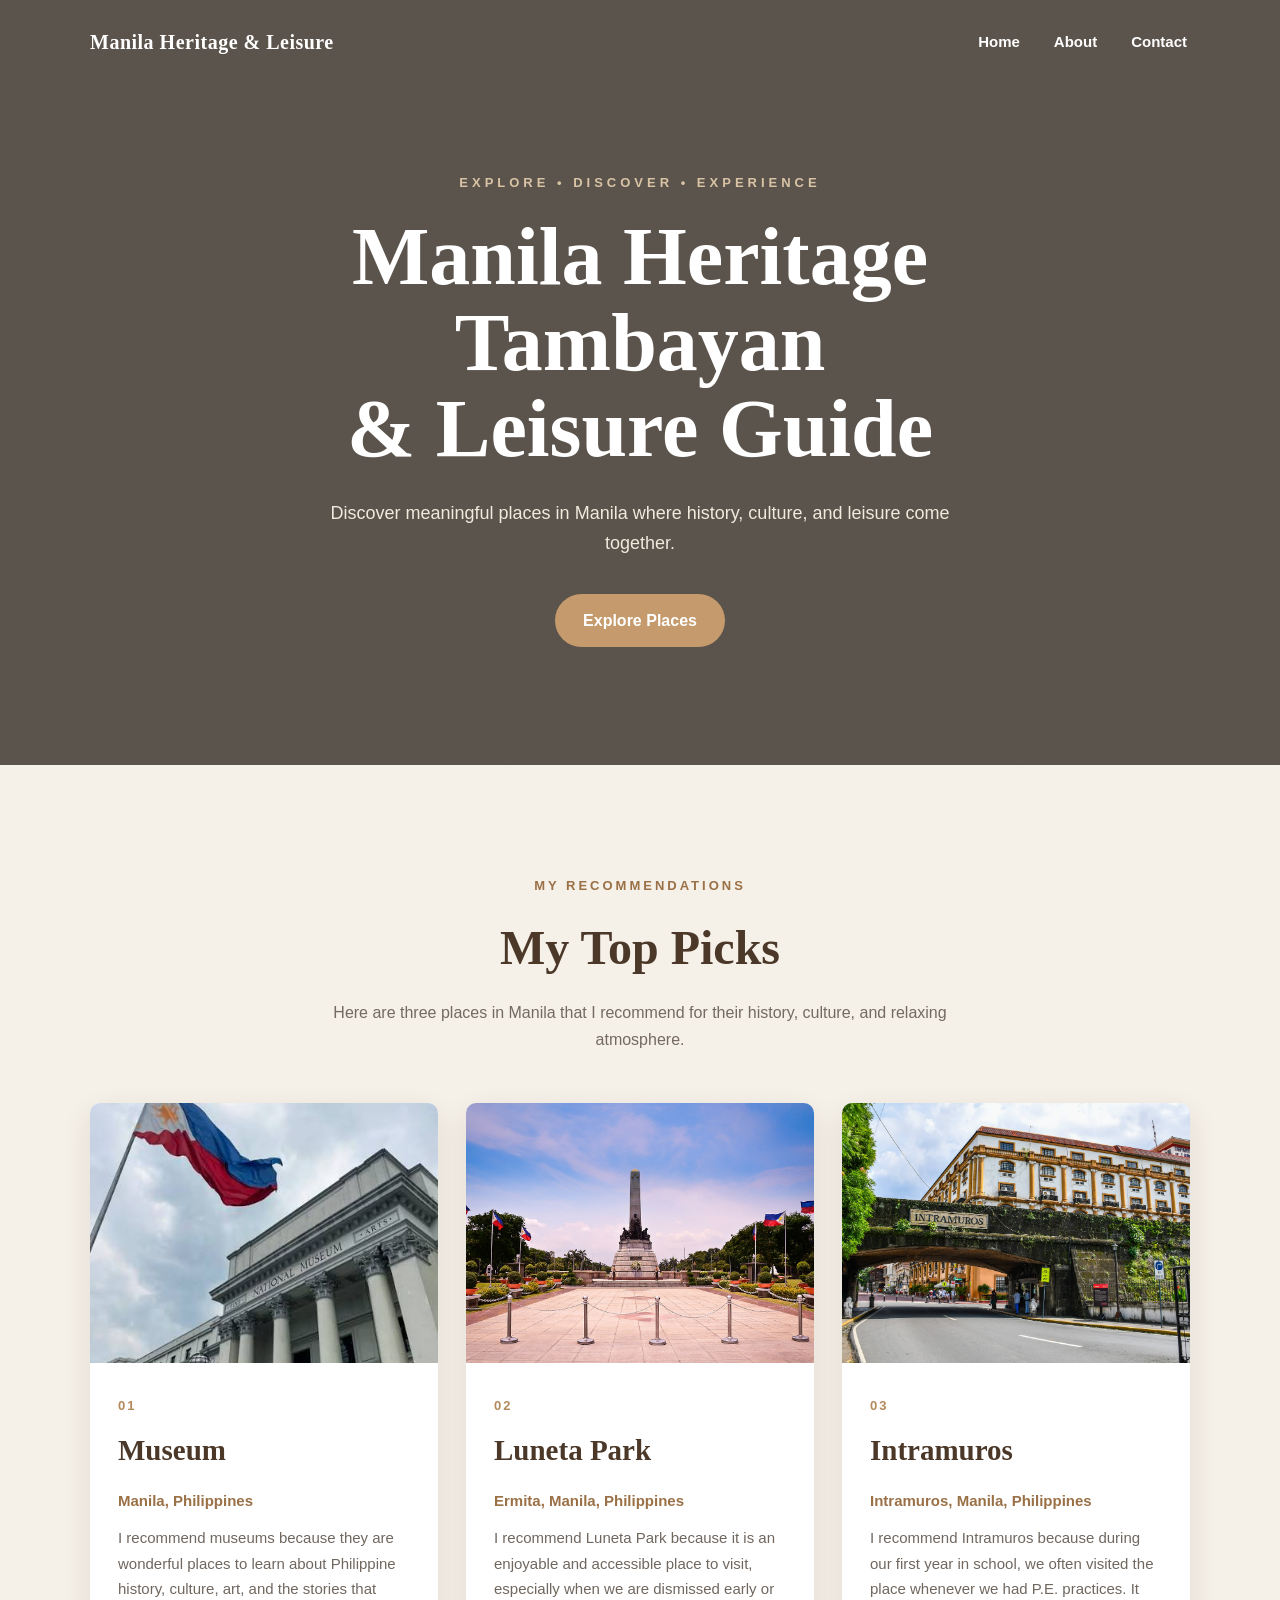
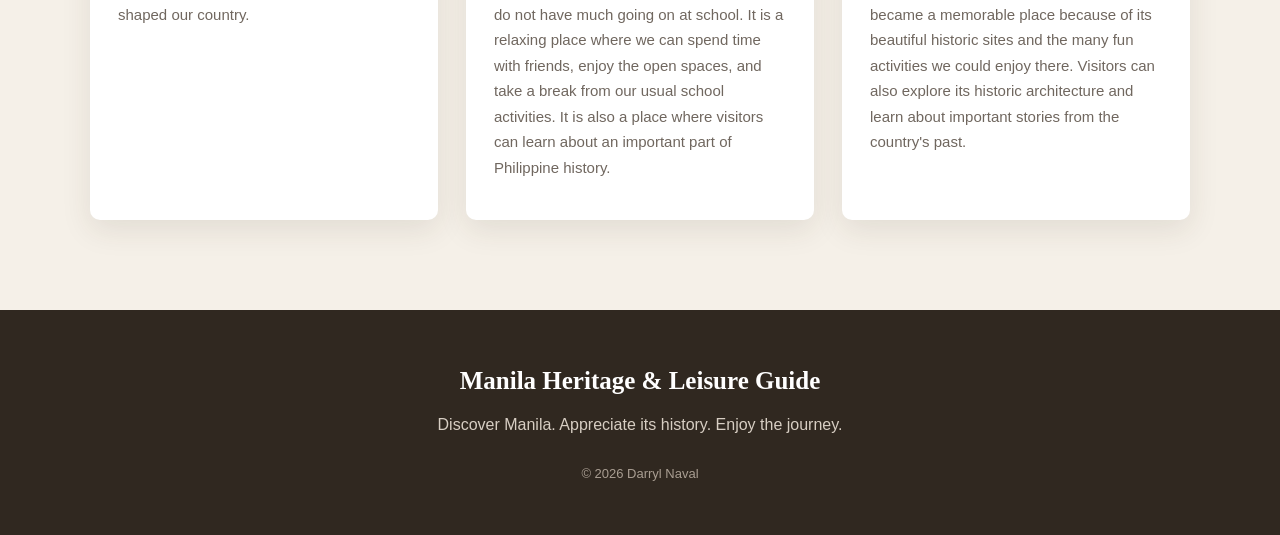
==== index.html @ a71a1def "Add About and Contact pages" ====
<!DOCTYPE html>
<html lang="en">

<head>
    <meta charset="UTF-8">
    <meta name="viewport" content="width=device-width, initial-scale=1.0">

    <title>Manila Tambayan Heritage & Leisure Guide</title>

    <link rel="stylesheet" href="style.css">
</head>

<body>

    <!-- HEADER -->
    <header class="hero">

        <div class="top-navigation">

            <a href="index.html" class="site-logo">
                Manila Heritage & Leisure
            </a>

            <nav>
                <ul>
                    <li><a href="index.html">Home</a></li>
                    <li><a href="about.html">About</a></li>
                    <li><a href="contact.html">Contact</a></li>
                </ul>
            </nav>

        </div>


        <!-- HERO CONTENT -->
        <div class="hero-content">

            <p class="eyebrow">
                EXPLORE • DISCOVER • EXPERIENCE
            </p>

            <h1>
                Manila Heritage Tambayan<br>
                & Leisure Guide
            </h1>

            <p class="tagline">
                Discover meaningful places in Manila where history,
                culture, and leisure come together.
            </p>

            <a href="#places" class="explore-button">
                Explore Places
            </a>

        </div>

    </header>


    <!-- MAIN CONTENT -->
    <main>

        <!-- PLACES SECTION -->
        <section class="places-section" id="places">

            <div class="section-heading">

                <p class="section-label">
                    MY RECOMMENDATIONS
                </p>

                <h2>
                    My Top Picks
                </h2>

                <p>
                    Here are three places in Manila that I recommend
                    for their history, culture, and relaxing atmosphere.
                </p>

            </div>


            <div class="places-grid">


                <!-- MUSEUM -->
                <article class="place-card">

                    <div class="card-image">

                        <img src="images/museums.jpg"
                             alt="Museum building in Manila">

                    </div>


                    <div class="card-content">

                        <span class="place-number">
                            01
                        </span>

                        <h3>
                            Museum
                        </h3>

                        <p>
                            Manila, Philippines
                        </p>

                        <p>
                            I recommend museums because they are wonderful
                            places to learn about Philippine history, culture,
                            art, and the stories that shaped our country.
                        </p>

                    </div>

                </article>


                <!-- LUNETA PARK -->
                <article class="place-card">

                    <div class="card-image">

                        <img src="images/rizalpark.jpg"
                             alt="Luneta Park in Manila">

                    </div>


                    <div class="card-content">

                        <span class="place-number">
                            02
                        </span>

                        <h3>
                            Luneta Park
                        </h3>

                        <p>
                            Ermita, Manila, Philippines
                        </p>

                        <p>
                            I recommend Luneta Park because it is an enjoyable
                            and accessible place to visit, especially when we
                            are dismissed early or do not have much going on
                            at school. It is a relaxing place where we can
                            spend time with friends, enjoy the open spaces,
                            and take a break from our usual school activities.
                            It is also a place where visitors can learn about
                            an important part of Philippine history.
                        </p>

                    </div>

                </article>


                <!-- INTRAMUROS -->
                <article class="place-card">

                    <div class="card-image">

                        <img src="images/intra.jpg"
                             alt="Historic walls and buildings in Intramuros, Manila">

                    </div>


                    <div class="card-content">

                        <span class="place-number">
                            03
                        </span>

                        <h3>
                            Intramuros
                        </h3>

                        <p>
                            Intramuros, Manila, Philippines
                        </p>

                        <p>
                            I recommend Intramuros because during our first
                            year in school, we often visited the place whenever
                            we had P.E. practices. It became a memorable place
                            because of its beautiful historic sites and the
                            many fun activities we could enjoy there. Visitors
                            can also explore its historic architecture and
                            learn about important stories from the country's
                            past.
                        </p>

                    </div>

                </article>


            </div>

        </section>

    </main>


    <!-- FOOTER -->
    <footer>

        <h2>
            Manila Heritage & Leisure Guide
        </h2>

        <p>
            Discover Manila. Appreciate its history. Enjoy the journey.
        </p>

        <p class="copyright">
            © 2026 Darryl Naval
        </p>

    </footer>

</body>

</html>
---- style.css ----
/* ==============================
   GENERAL STYLES
   ============================== */

* {
    margin: 0;
    padding: 0;
    box-sizing: border-box;
}

html {
    scroll-behavior: smooth;
}

body {
    font-family: Arial, Helvetica, sans-serif;
    background-color: #f5f0e8;
    color: #302820;
    line-height: 1.7;
}


/* ==============================
   NAVIGATION
   ============================== */

.top-navigation,
.nav-container {
    width: 100%;
    max-width: 1150px;

    margin: 0 auto;
    padding: 25px 25px;

    display: flex;
    justify-content: space-between;
    align-items: center;

    position: relative;
    z-index: 10;
}

.site-logo {
    color: #ffffff;

    font-family: Georgia, "Times New Roman", serif;

    font-size: 20px;
    font-weight: bold;

    text-decoration: none;

    letter-spacing: 0.5px;

    transition: color 0.3s ease;
}

.site-logo:hover {
    color: #d9c3a5;
}

nav ul {
    list-style: none;

    display: flex;

    align-items: center;

    gap: 28px;
}

nav li {
    list-style: none;
}

nav a {
    color: #ffffff;

    text-decoration: none;

    font-size: 15px;
    font-weight: bold;

    padding: 7px 3px;

    transition:
        color 0.3s ease,
        border-bottom 0.3s ease;
}

nav a:hover {
    color: #d9c3a5;
}


/* ==============================
   HERO SECTION
   ============================== */

.hero {
    min-height: 85vh;

    background:
        linear-gradient(
            rgba(48, 40, 32, 0.78),
            rgba(48, 40, 32, 0.78)
        ),
        url("images/intramuros.jpg");

    background-size: cover;
    background-position: center;

    display: flex;
    flex-direction: column;

    text-align: center;

    color: #ffffff;

    padding: 0 20px;
}

.hero-content {
    max-width: 850px;

    width: 100%;

    margin: auto;

    padding: 60px 20px 90px;
}

.eyebrow {
    font-size: 13px;

    letter-spacing: 4px;

    margin-bottom: 20px;

    color: #d9c3a5;

    font-weight: bold;
}

.hero h1 {
    font-family: Georgia, "Times New Roman", serif;

    font-size: clamp(45px, 7vw, 82px);

    line-height: 1.05;

    margin-bottom: 25px;
}

.tagline {
    max-width: 650px;

    margin: 0 auto 35px;

    font-size: 18px;

    color: #f1e9dc;
}

.explore-button {
    display: inline-block;

    padding: 13px 28px;

    background-color: #c59b6d;

    color: #ffffff;

    text-decoration: none;

    font-weight: bold;

    border-radius: 30px;

    transition:
        background-color 0.3s ease,
        transform 0.3s ease,
        box-shadow 0.3s ease;
}

.explore-button:hover {
    background-color: #a87c50;

    transform: translateY(-3px);

    box-shadow: 0 8px 20px rgba(0, 0, 0, 0.20);
}


/* ==============================
   HEADER FOR ABOUT & CONTACT
   ============================== */

.page-header {
    background:
        linear-gradient(
            135deg,
            #302820,
            #59483a
        );

    min-height: auto;

    color: #ffffff;
}


/* ==============================
   MAIN CONTENT
   ============================== */

main {
    max-width: 1150px;

    margin: auto;

    padding: 90px 25px;
}


/* ==============================
   ABOUT SECTION
   ============================== */

.about-section {
    display: grid;

    grid-template-columns: 350px 1fr;

    gap: 70px;

    align-items: center;

    margin-bottom: 120px;
}

.about-image img {
    width: 100%;
    height: 350px;

    object-fit: cover;

    border-radius: 10px;

    box-shadow: 20px 20px 0 #d8c3a8;
}

.section-label {
    color: #9a7046;

    font-size: 13px;

    font-weight: bold;

    letter-spacing: 3px;

    margin-bottom: 10px;
}

.about-content h2 {
    font-family: Georgia, "Times New Roman", serif;

    font-size: 45px;

    color: #4b3828;

    margin-bottom: 20px;
}

.about-content p:not(.section-label) {
    margin-bottom: 15px;

    color: #665b52;
}


/* ==============================
   PLACES SECTION
   ============================== */

.places-section {
    padding-top: 20px;
}

.section-heading {
    text-align: center;

    max-width: 650px;

    margin: 0 auto 50px;
}

.section-heading h1,
.section-heading h2 {
    font-family: Georgia, "Times New Roman", serif;

    font-size: 48px;

    color: #4b3828;

    margin-bottom: 10px;
}

.section-heading > p:last-child {
    color: #746a61;
}


/* ==============================
   PLACE CARDS
   ============================== */

.places-grid {
    display: grid;

    grid-template-columns: repeat(3, 1fr);

    gap: 28px;
}

.place-card {
    background-color: #ffffff;

    border-radius: 10px;

    overflow: hidden;

    box-shadow:
        0 10px 30px rgba(60, 45, 30, 0.10);

    transition:
        transform 0.3s ease,
        box-shadow 0.3s ease;
}

.place-card:hover {
    transform: translateY(-10px);

    box-shadow:
        0 18px 40px rgba(60, 45, 30, 0.18);
}

.card-image {
    height: 260px;

    overflow: hidden;
}

.card-image img {
    width: 100%;
    height: 100%;

    object-fit: cover;

    display: block;

    transition: transform 0.5s ease;
}

.place-card:hover .card-image img {
    transform: scale(1.06);
}

.card-content {
    padding: 28px;
}

.place-number {
    color: #b38a5c;

    font-size: 13px;

    font-weight: bold;

    letter-spacing: 2px;
}

.card-content h3 {
    font-family: Georgia, "Times New Roman", serif;

    font-size: 29px;

    color: #4b3828;

    margin: 8px 0 12px;
}

.card-content p {
    color: #70675f;

    font-size: 15px;

    margin-bottom: 12px;
}

.card-content p:first-of-type {
    color: #9a7046;

    font-weight: bold;
}


/* ==============================
   ABOUT PAGE
   ============================== */

.about-page {
    display: grid;

    grid-template-columns: 350px 1fr;

    gap: 70px;

    align-items: center;

    margin-bottom: 100px;
}

.about-page-image img {
    width: 100%;
    height: 390px;

    object-fit: cover;

    border-radius: 12px;

    box-shadow: 20px 20px 0 #d8c3a8;
}

.about-page-content h1 {
    font-family: Georgia, "Times New Roman", serif;

    font-size: 55px;

    line-height: 1.1;

    color: #4b3828;

    margin-bottom: 8px;
}

.about-page-content h2 {
    font-family: Georgia, "Times New Roman", serif;

    font-size: 30px;

    color: #9a7046;

    margin-bottom: 22px;
}

.about-page-content p:not(.section-label) {
    color: #665b52;

    margin-bottom: 17px;
}


/* ==============================
   ABOUT - TRUST CARDS
   ============================== */

.about-details {
    padding-top: 20px;
}

.trust-grid {
    display: grid;

    grid-template-columns: repeat(3, 1fr);

    gap: 28px;
}

.info-card {
    background-color: #ffffff;

    padding: 30px;

    border-radius: 10px;

    box-shadow:
        0 10px 30px rgba(60, 45, 30, 0.10);

    transition:
        transform 0.3s ease,
        box-shadow 0.3s ease;
}

.info-card:hover {
    transform: translateY(-7px);

    box-shadow:
        0 15px 35px rgba(60, 45, 30, 0.16);
}

.info-number {
    color: #b38a5c;

    font-size: 13px;

    font-weight: bold;

    letter-spacing: 2px;
}

.info-card h3 {
    font-family: Georgia, "Times New Roman", serif;

    font-size: 25px;

    color: #4b3828;

    margin: 8px 0 12px;
}

.info-card p {
    color: #70675f;

    font-size: 15px;
}


/* ==============================
   CONTACT PAGE
   ============================== */

.contact-page {
    min-height: 60vh;

    padding-top: 10px;
}

.contact-card {
    max-width: 750px;

    margin: 0 auto;

    padding: 45px;

    background-color: #ffffff;

    border-radius: 12px;

    border-top: 5px solid #b38a5c;

    box-shadow:
        0 10px 30px rgba(60, 45, 30, 0.10);
}

.contact-card h2 {
    font-family: Georgia, "Times New Roman", serif;

    font-size: 34px;

    color: #4b3828;

    margin-bottom: 15px;
}

.contact-card > p {
    color: #70675f;

    margin-bottom: 25px;
}

.contact-list {
    padding-left: 25px;
}

.contact-list li {
    color: #665b52;

    margin-bottom: 15px;
}

.contact-list a {
    color: #9a7046;

    font-weight: bold;

    text-decoration: none;
}

.contact-list a:hover {
    text-decoration: underline;
}


/* ==============================
   FOOTER
   ============================== */

footer {
    background-color: #302820;

    color: #ffffff;

    text-align: center;

    padding: 50px 20px;
}

footer h2 {
    font-family: Georgia, "Times New Roman", serif;

    font-size: 25px;

    margin-bottom: 8px;
}

footer p {
    color: #d7cec3;
}

footer .copyright {
    margin-top: 25px;

    font-size: 13px;

    color: #a99e92;
}


/* ==============================
   RESPONSIVE DESIGN
   ============================== */

@media (max-width: 850px) {

    .top-navigation,
    .nav-container {
        padding: 20px;
    }

    .about-section {
        grid-template-columns: 1fr;

        gap: 45px;
    }

    .about-image {
        max-width: 400px;

        margin: auto;
    }

    .about-page {
        grid-template-columns: 1fr;

        gap: 45px;
    }

    .about-page-image {
        max-width: 400px;

        margin: auto;
    }

    .places-grid {
        grid-template-columns: 1fr;
    }

    .place-card {
        max-width: 600px;

        width: 100%;

        margin: 0 auto;
    }

    .trust-grid {
        grid-template-columns: 1fr;
    }

}


@media (max-width: 600px) {

    .top-navigation,
    .nav-container {
        flex-direction: column;

        gap: 18px;

        text-align: center;
    }

    nav ul {
        gap: 20px;
    }

    main {
        padding: 60px 18px;
    }

    .hero {
        min-height: 75vh;
    }

    .hero h1 {
        font-size: 42px;
    }

    .tagline {
        font-size: 16px;
    }

    .about-content h2 {
        font-size: 38px;
    }

    .about-page-content h1 {
        font-size: 42px;
    }

    .section-heading h1,
    .section-heading h2 {
        font-size: 38px;
    }

    .contact-card {
        padding: 30px 25px;
    }

}


@media (max-width: 420px) {

    .site-logo {
        font-size: 18px;
    }

    nav ul {
        gap: 14px;
    }

    nav a {
        font-size: 14px;
    }

    .hero h1 {
        font-size: 36px;
    }

}
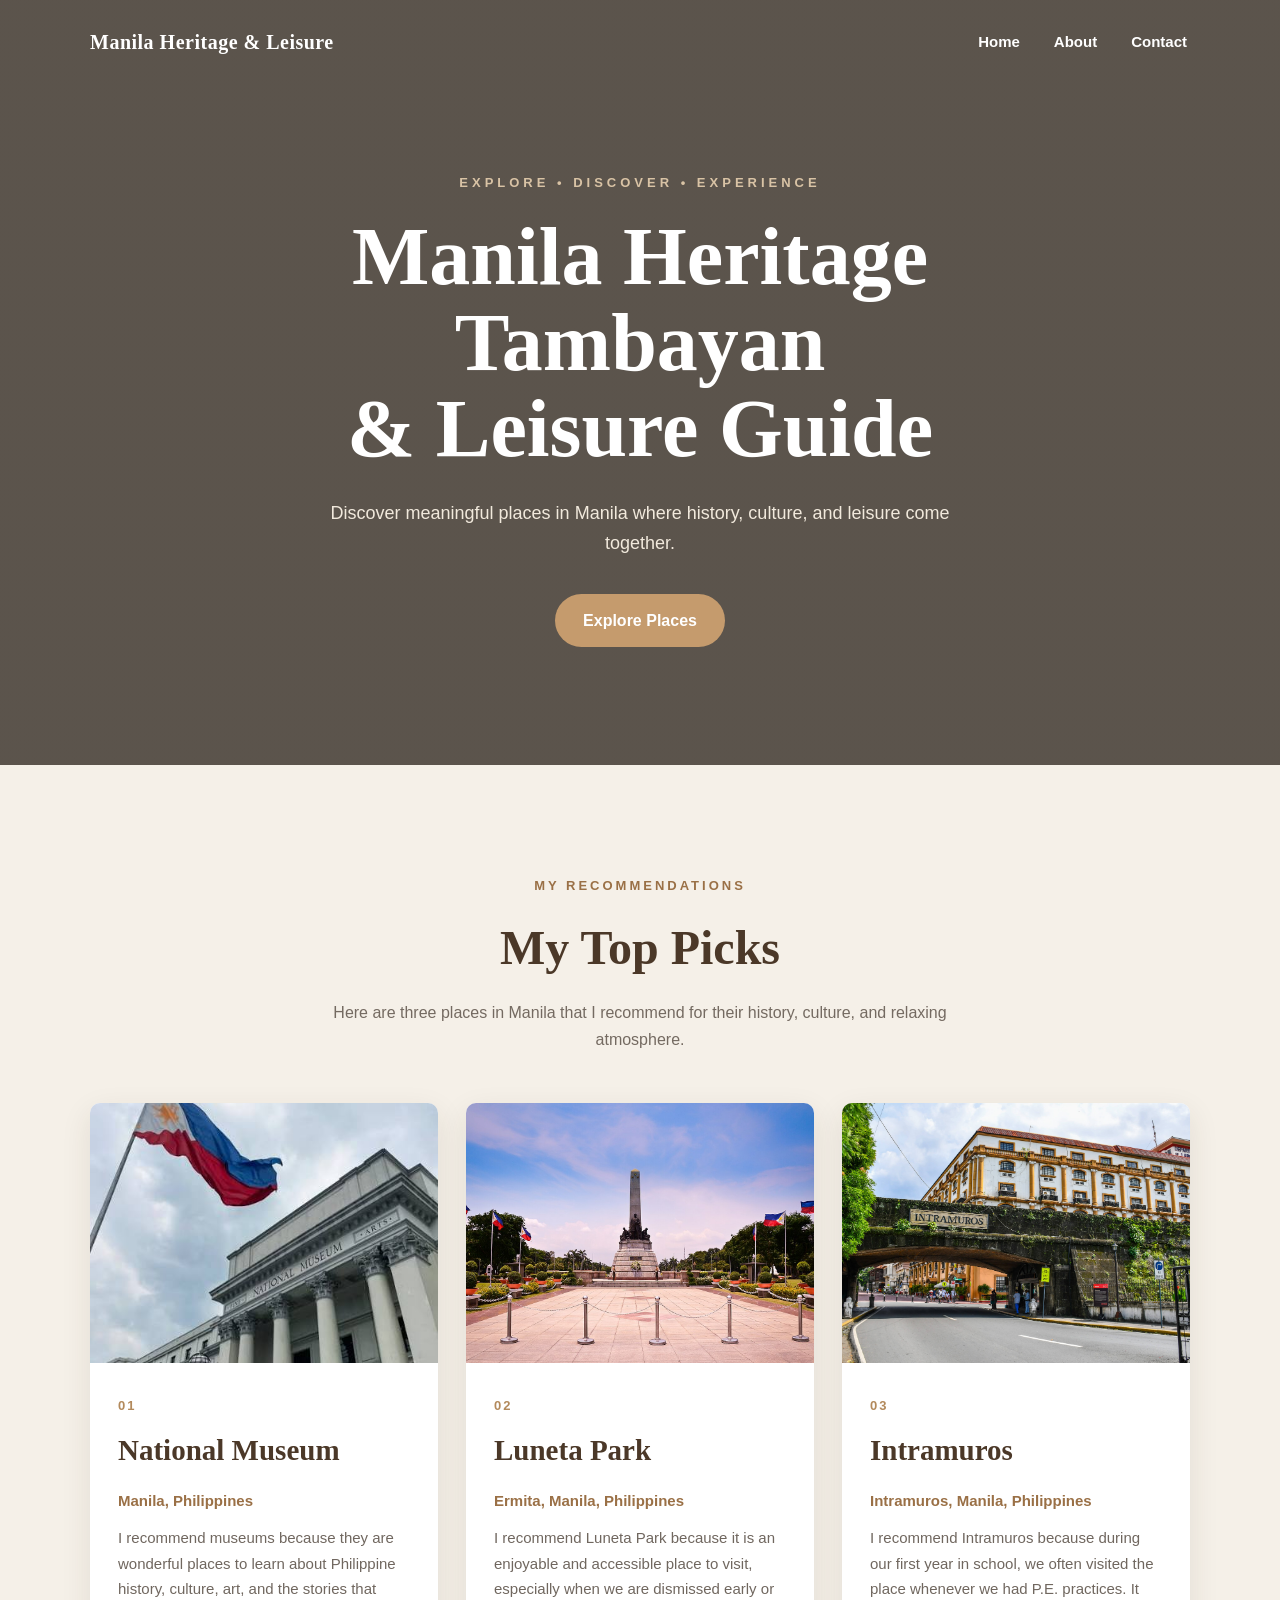
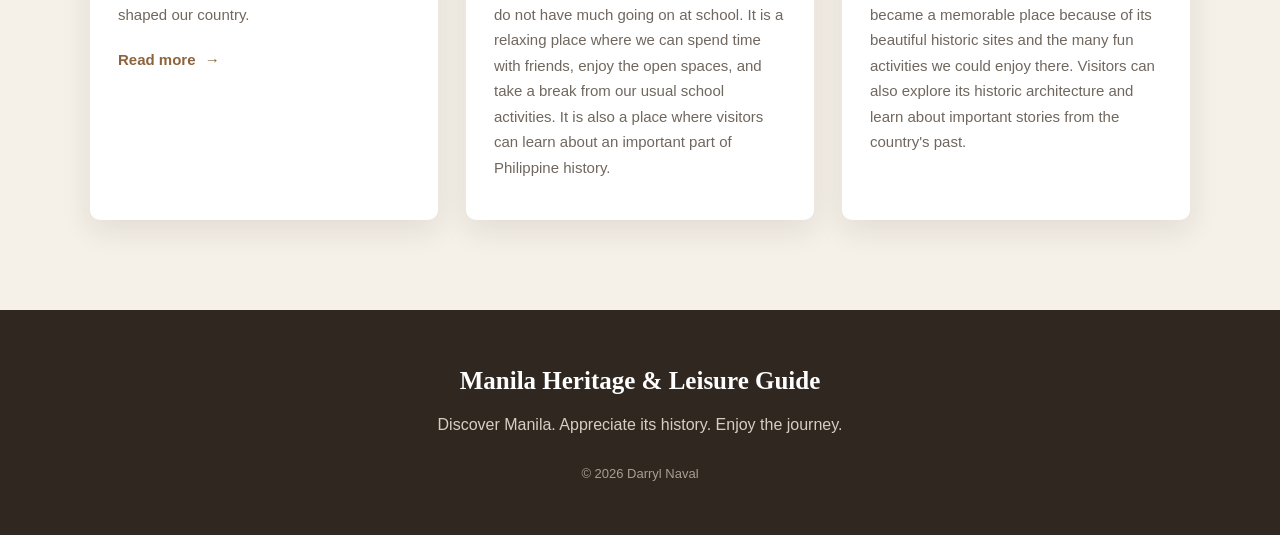
==== commit 3f11bc1c: "Add place details page" ====
--- a/index.html
+++ b/index.html
@@ -85,13 +85,13 @@
             <div class="places-grid">
 
 
-                <!-- MUSEUM -->
+                <!-- NATIONAL MUSEUM -->
                 <article class="place-card">
 
                     <div class="card-image">
 
                         <img src="images/museums.jpg"
-                             alt="Museum building in Manila">
+                             alt="National Museum building in Manila">
 
                     </div>
 
@@ -103,7 +103,7 @@
                         </span>
 
                         <h3>
-                            Museum
+                            National Museum
                         </h3>
 
                         <p>
@@ -115,6 +115,13 @@
                             places to learn about Philippine history, culture,
                             art, and the stories that shaped our country.
                         </p>
+
+
+                        <!-- DETAIL PAGE LINK -->
+                        <a href="places/national-museum.html"
+                           class="read-more">
+                            Read more <span>→</span>
+                        </a>
 
                     </div>
 
--- a/style.css
+++ b/style.css
@@ -19,6 +19,11 @@
     line-height: 1.7;
 }
 
+img {
+    max-width: 100%;
+    display: block;
+}
+
 
 /* ==============================
    NAVIGATION
@@ -30,7 +35,7 @@
     max-width: 1150px;
 
     margin: 0 auto;
-    padding: 25px 25px;
+    padding: 25px;
 
     display: flex;
     justify-content: space-between;
@@ -357,8 +362,6 @@
 
     object-fit: cover;
 
-    display: block;
-
     transition: transform 0.5s ease;
 }
 
@@ -402,6 +405,45 @@
     color: #9a7046;
 
     font-weight: bold;
+}
+
+
+/* ==============================
+   READ MORE LINK
+   ============================== */
+
+.read-more {
+    display: inline-block;
+
+    margin-top: 8px;
+
+    color: #8d633c;
+
+    font-size: 15px;
+
+    font-weight: bold;
+
+    text-decoration: none;
+
+    transition:
+        color 0.3s ease,
+        transform 0.3s ease;
+}
+
+.read-more span {
+    display: inline-block;
+
+    margin-left: 5px;
+
+    transition: transform 0.3s ease;
+}
+
+.read-more:hover {
+    color: #5f4025;
+}
+
+.read-more:hover span {
+    transform: translateX(5px);
 }
 
 
@@ -593,6 +635,230 @@
 
 
 /* ==============================
+   PLACE DETAIL PAGE
+   ============================== */
+
+.place-detail {
+    max-width: 1050px;
+
+    margin: 0 auto;
+
+    padding: 80px 25px 110px;
+}
+
+
+/* DETAIL HERO */
+
+.detail-header {
+    max-width: 850px;
+
+    margin: 0 auto 55px;
+
+    text-align: center;
+}
+
+.detail-label {
+    color: #9a7046;
+
+    font-size: 13px;
+
+    font-weight: bold;
+
+    letter-spacing: 4px;
+
+    margin-bottom: 14px;
+}
+
+.detail-header h1 {
+    font-family: Georgia, "Times New Roman", serif;
+
+    font-size: clamp(45px, 6vw, 70px);
+
+    line-height: 1.05;
+
+    color: #4b3828;
+
+    margin-bottom: 18px;
+}
+
+.detail-intro {
+    max-width: 720px;
+
+    margin: 0 auto;
+
+    color: #70675f;
+
+    font-size: 18px;
+}
+
+
+/* LARGE DETAIL IMAGE */
+
+.detail-image {
+    width: 100%;
+
+    max-width: 1000px;
+
+    margin: 0 auto 70px;
+
+    overflow: hidden;
+
+    border-radius: 16px;
+
+    box-shadow:
+        0 20px 45px rgba(60, 45, 30, 0.15);
+}
+
+.detail-image img {
+    width: 100%;
+
+    height: 560px;
+
+    object-fit: cover;
+}
+
+
+/* DETAIL CONTENT */
+
+.detail-content {
+    max-width: 900px;
+
+    margin: 0 auto;
+}
+
+.detail-section {
+    margin-bottom: 65px;
+}
+
+.detail-section-label {
+    color: #9a7046;
+
+    font-size: 13px;
+
+    font-weight: bold;
+
+    letter-spacing: 3px;
+
+    margin-bottom: 12px;
+}
+
+.detail-section h2 {
+    font-family: Georgia, "Times New Roman", serif;
+
+    font-size: 38px;
+
+    line-height: 1.15;
+
+    color: #4b3828;
+
+    margin-bottom: 20px;
+}
+
+.detail-section p {
+    color: #665b52;
+
+    font-size: 17px;
+
+    line-height: 1.9;
+
+    margin-bottom: 18px;
+}
+
+
+/* ==============================
+   DETAILS TABLE
+   ============================== */
+
+.details-table-wrapper {
+    width: 100%;
+
+    overflow-x: auto;
+
+    background-color: #ffffff;
+
+    border-radius: 12px;
+
+    box-shadow:
+        0 10px 30px rgba(60, 45, 30, 0.08);
+}
+
+.details-table {
+    width: 100%;
+
+    border-collapse: collapse;
+
+    min-width: 600px;
+}
+
+.details-table th,
+.details-table td {
+    padding: 18px 22px;
+
+    text-align: left;
+
+    border-bottom: 1px solid #e5ddd4;
+}
+
+.details-table th {
+    width: 32%;
+
+    background-color: #eee5d9;
+
+    color: #4b3828;
+
+    font-size: 14px;
+
+    font-weight: bold;
+}
+
+.details-table td {
+    color: #665b52;
+
+    background-color: #ffffff;
+
+    font-size: 15px;
+}
+
+.details-table tr:last-child th,
+.details-table tr:last-child td {
+    border-bottom: none;
+}
+
+
+/* ==============================
+   BACK TO PLACES BUTTON
+   ============================== */
+
+.back-button {
+    display: inline-block;
+
+    margin-top: 5px;
+
+    padding: 13px 24px;
+
+    background-color: #302820;
+
+    color: #ffffff;
+
+    text-decoration: none;
+
+    font-weight: bold;
+
+    border-radius: 30px;
+
+    transition:
+        background-color 0.3s ease,
+        transform 0.3s ease;
+}
+
+.back-button:hover {
+    background-color: #9a7046;
+
+    transform: translateY(-3px);
+}
+
+
+/* ==============================
    FOOTER
    ============================== */
 
@@ -678,6 +944,16 @@
         grid-template-columns: 1fr;
     }
 
+    /* DETAIL PAGE */
+
+    .place-detail {
+        padding-top: 65px;
+    }
+
+    .detail-image img {
+        height: 450px;
+    }
+
 }
 
 
@@ -729,6 +1005,52 @@
         padding: 30px 25px;
     }
 
+
+    /* DETAIL PAGE */
+
+    .place-detail {
+        padding: 55px 18px 80px;
+    }
+
+    .detail-header {
+        margin-bottom: 40px;
+    }
+
+    .detail-header h1 {
+        font-size: 42px;
+    }
+
+    .detail-intro {
+        font-size: 16px;
+    }
+
+    .detail-image {
+        margin-bottom: 50px;
+
+        border-radius: 12px;
+    }
+
+    .detail-image img {
+        height: 330px;
+    }
+
+    .detail-section {
+        margin-bottom: 50px;
+    }
+
+    .detail-section h2 {
+        font-size: 32px;
+    }
+
+    .detail-section p {
+        font-size: 16px;
+    }
+
+    .details-table th,
+    .details-table td {
+        padding: 15px;
+    }
+
 }
 
 
@@ -750,4 +1072,12 @@
         font-size: 36px;
     }
 
+    .detail-header h1 {
+        font-size: 36px;
+    }
+
+    .detail-image img {
+        height: 280px;
+    }
+
 }
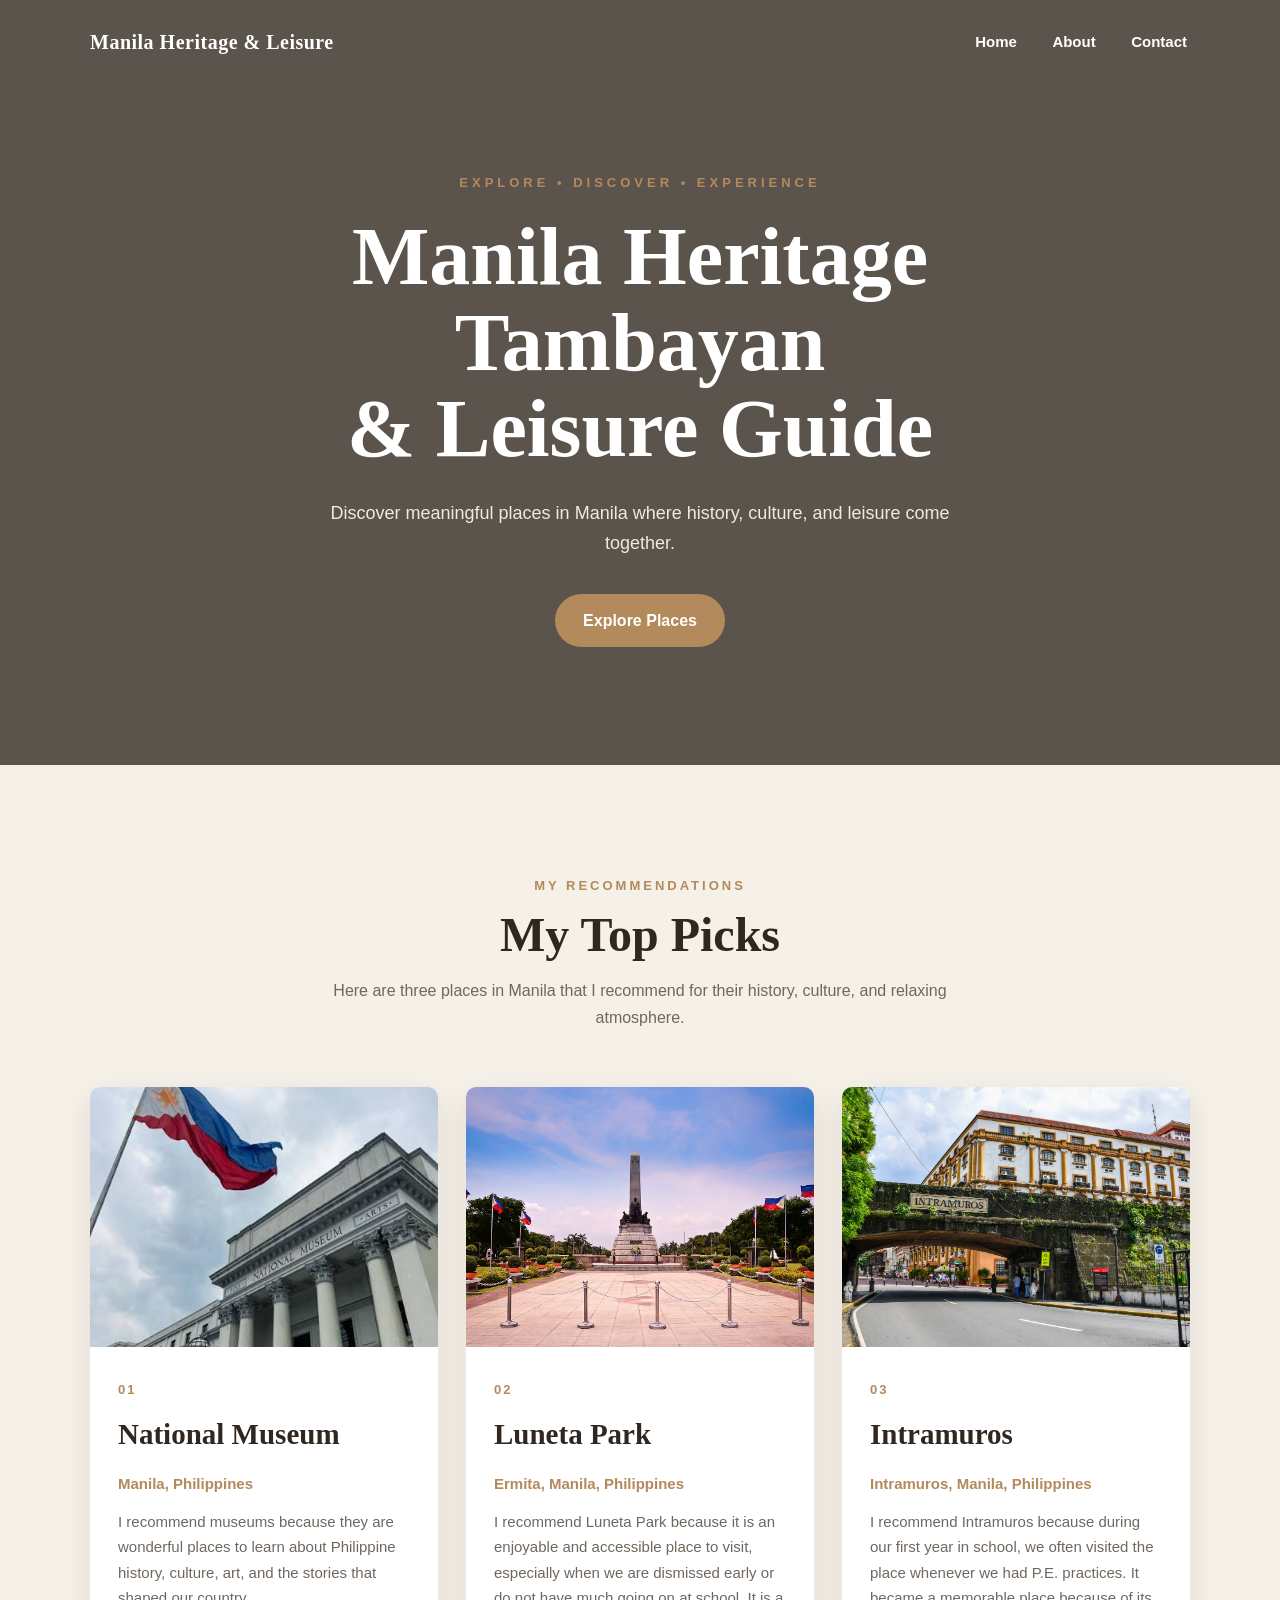
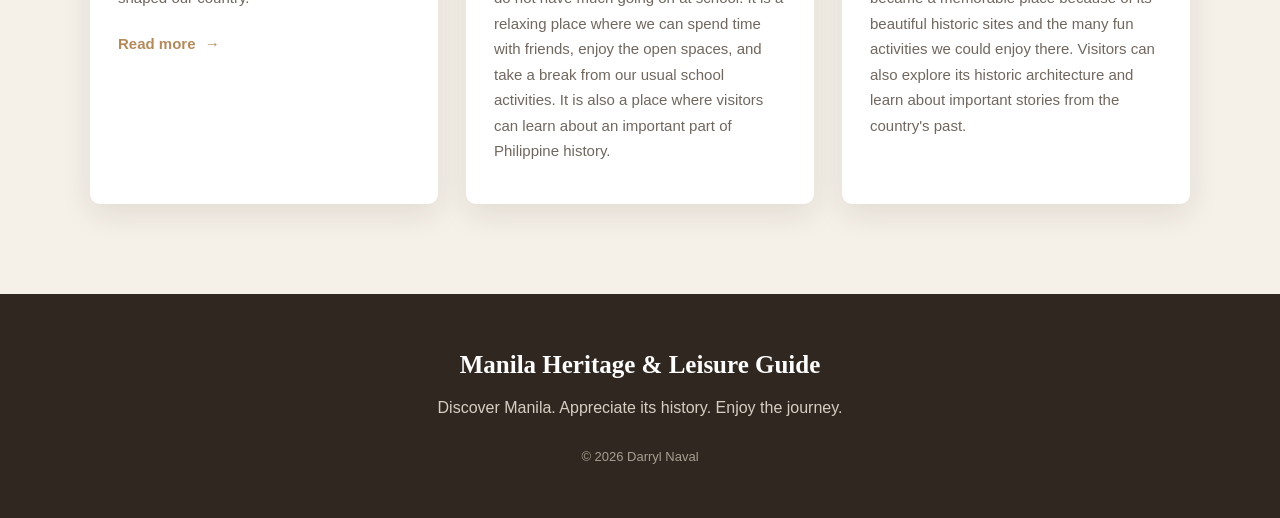
==== commit d777c714: "add stylesheet" ====
--- a/index.html
+++ b/index.html
@@ -90,7 +90,7 @@
 
                     <div class="card-image">
 
-                        <img src="images/museums.jpg"
+                        <img src="museums.jpg"
                              alt="National Museum building in Manila">
 
                     </div>
@@ -119,7 +119,7 @@
 
                         <!-- DETAIL PAGE LINK -->
                         <a href="places/national-museum.html"
-                           class="read-more">
+   class="read-more">
                             Read more <span>→</span>
                         </a>
 
@@ -133,7 +133,7 @@
 
                     <div class="card-image">
 
-                        <img src="images/rizalpark.jpg"
+                        <img src="rizalpark.jpg"
                              alt="Luneta Park in Manila">
 
                     </div>
@@ -174,7 +174,7 @@
 
                     <div class="card-image">
 
-                        <img src="images/intra.jpg"
+                        <img src="intra.jpg"
                              alt="Historic walls and buildings in Intramuros, Manila">
 
                     </div>
--- a/style.css
+++ b/style.css
@@ -1,11 +1,23 @@
-/* ==============================
-   GENERAL STYLES
-   ============================== */
+/* =========================================================
+   1. VARIABLES
+   ========================================================= */
+
+:root {
+    --brand-color: #b38a5c;
+    --ink-color: #302820;
+    --muted-color: #70675f;
+    --light-bg: #f5f0e8;
+}
+
+
+/* =========================================================
+   2. BASE STYLES
+   ========================================================= */
 
 * {
+    box-sizing: border-box;
     margin: 0;
     padding: 0;
-    box-sizing: border-box;
 }
 
 html {
@@ -14,9 +26,9 @@
 
 body {
     font-family: Arial, Helvetica, sans-serif;
-    background-color: #f5f0e8;
-    color: #302820;
     line-height: 1.7;
+    color: var(--ink-color);
+    background-color: var(--light-bg);
 }
 
 img {
@@ -25,85 +37,13 @@
 }
 
 
-/* ==============================
-   NAVIGATION
-   ============================== */
-
-.top-navigation,
-.nav-container {
-    width: 100%;
-    max-width: 1150px;
-
-    margin: 0 auto;
-    padding: 25px;
-
-    display: flex;
-    justify-content: space-between;
-    align-items: center;
-
-    position: relative;
-    z-index: 10;
-}
-
-.site-logo {
-    color: #ffffff;
-
-    font-family: Georgia, "Times New Roman", serif;
-
-    font-size: 20px;
-    font-weight: bold;
-
-    text-decoration: none;
-
-    letter-spacing: 0.5px;
-
-    transition: color 0.3s ease;
-}
-
-.site-logo:hover {
-    color: #d9c3a5;
-}
-
-nav ul {
-    list-style: none;
-
-    display: flex;
-
-    align-items: center;
-
-    gap: 28px;
-}
-
-nav li {
-    list-style: none;
-}
-
-nav a {
-    color: #ffffff;
-
-    text-decoration: none;
-
-    font-size: 15px;
-    font-weight: bold;
-
-    padding: 7px 3px;
-
-    transition:
-        color 0.3s ease,
-        border-bottom 0.3s ease;
-}
-
-nav a:hover {
-    color: #d9c3a5;
-}
-
-
-/* ==============================
-   HERO SECTION
-   ============================== */
+/* =========================================================
+   3. LAYOUT REGIONS - HEADER
+   ========================================================= */
 
 .hero {
     min-height: 85vh;
+    padding: 0 20px;
 
     background:
         linear-gradient(
@@ -119,228 +59,222 @@
     flex-direction: column;
 
     text-align: center;
-
     color: #ffffff;
-
-    padding: 0 20px;
-}
-
-.hero-content {
-    max-width: 850px;
-
-    width: 100%;
-
-    margin: auto;
-
-    padding: 60px 20px 90px;
-}
-
-.eyebrow {
-    font-size: 13px;
-
-    letter-spacing: 4px;
-
-    margin-bottom: 20px;
-
-    color: #d9c3a5;
-
-    font-weight: bold;
-}
-
-.hero h1 {
-    font-family: Georgia, "Times New Roman", serif;
-
-    font-size: clamp(45px, 7vw, 82px);
-
-    line-height: 1.05;
-
-    margin-bottom: 25px;
-}
-
-.tagline {
-    max-width: 650px;
-
-    margin: 0 auto 35px;
-
-    font-size: 18px;
-
-    color: #f1e9dc;
-}
-
-.explore-button {
-    display: inline-block;
-
-    padding: 13px 28px;
-
-    background-color: #c59b6d;
-
-    color: #ffffff;
-
-    text-decoration: none;
-
-    font-weight: bold;
-
-    border-radius: 30px;
-
-    transition:
-        background-color 0.3s ease,
-        transform 0.3s ease,
-        box-shadow 0.3s ease;
-}
-
-.explore-button:hover {
-    background-color: #a87c50;
-
-    transform: translateY(-3px);
-
-    box-shadow: 0 8px 20px rgba(0, 0, 0, 0.20);
-}
-
-
-/* ==============================
-   HEADER FOR ABOUT & CONTACT
-   ============================== */
+}
 
 .page-header {
     background:
         linear-gradient(
             135deg,
-            #302820,
+            var(--ink-color),
             #59483a
         );
 
-    min-height: auto;
-
     color: #ffffff;
 }
 
 
-/* ==============================
-   MAIN CONTENT
-   ============================== */
+/* =========================================================
+   4. LAYOUT REGIONS - NAVIGATION
+   ========================================================= */
+
+.top-navigation,
+.nav-container {
+    width: 100%;
+    max-width: 1150px;
+    margin: 0 auto;
+    padding: 25px;
+
+    display: flex;
+    justify-content: space-between;
+    align-items: center;
+
+    position: relative;
+    z-index: 10;
+}
+
+.site-logo {
+    color: #ffffff;
+    font-family: Georgia, "Times New Roman", serif;
+    font-size: 20px;
+    font-weight: bold;
+    text-decoration: none;
+    letter-spacing: 0.5px;
+}
+
+.site-logo:hover {
+    color: var(--brand-color);
+}
+
+
+/* =========================================================
+   5. NAVIGATION BAR
+   ========================================================= */
+
+nav ul {
+    list-style: none;
+    padding: 0;
+}
+
+nav li {
+    display: inline-block;
+    list-style: none;
+    margin-left: 25px;
+}
+
+nav a {
+    color: #ffffff;
+    text-decoration: none;
+
+    font-size: 15px;
+    font-weight: bold;
+
+    padding: 7px 3px;
+}
+
+nav a:hover {
+    color: var(--brand-color);
+}
+
+
+/* =========================================================
+   6. HERO CONTENT
+   ========================================================= */
+
+.hero-content {
+    max-width: 850px;
+    width: 100%;
+    margin: auto;
+    padding: 60px 20px 90px;
+}
+
+.eyebrow {
+    font-size: 13px;
+    letter-spacing: 4px;
+    margin-bottom: 20px;
+    color: var(--brand-color);
+    font-weight: bold;
+}
+
+.hero h1 {
+    font-family: Georgia, "Times New Roman", serif;
+    font-size: clamp(45px, 7vw, 82px);
+    line-height: 1.05;
+    margin-bottom: 25px;
+}
+
+.tagline {
+    max-width: 650px;
+    margin: 0 auto 35px;
+    font-size: 18px;
+    color: #f1e9dc;
+}
+
+
+/* =========================================================
+   7. COMPONENT - BUTTONS
+   ========================================================= */
+
+.explore-button,
+.back-button {
+    display: inline-block;
+
+    padding: 13px 28px;
+
+    background-color: var(--brand-color);
+    color: #ffffff;
+
+    text-decoration: none;
+    font-weight: bold;
+
+    border-radius: 30px;
+}
+
+.explore-button:hover,
+.back-button:hover {
+    background-color: #8d633c;
+    transform: translateY(-3px);
+}
+
+
+/* =========================================================
+   8. LAYOUT REGIONS - MAIN
+   ========================================================= */
 
 main {
     max-width: 1150px;
-
-    margin: auto;
-
+    margin: 0 auto;
     padding: 90px 25px;
 }
 
 
-/* ==============================
-   ABOUT SECTION
-   ============================== */
-
-.about-section {
-    display: grid;
-
-    grid-template-columns: 350px 1fr;
-
-    gap: 70px;
-
-    align-items: center;
-
-    margin-bottom: 120px;
-}
-
-.about-image img {
-    width: 100%;
-    height: 350px;
-
-    object-fit: cover;
-
-    border-radius: 10px;
-
-    box-shadow: 20px 20px 0 #d8c3a8;
+/* =========================================================
+   9. COMPONENT - SECTION HEADINGS
+   ========================================================= */
+
+.section-heading {
+    text-align: center;
+    max-width: 700px;
+    margin: 0 auto 55px;
 }
 
 .section-label {
-    color: #9a7046;
-
+    color: var(--brand-color);
     font-size: 13px;
-
-    font-weight: bold;
-
+    font-weight: bold;
     letter-spacing: 3px;
-
     margin-bottom: 10px;
 }
 
-.about-content h2 {
-    font-family: Georgia, "Times New Roman", serif;
-
-    font-size: 45px;
-
-    color: #4b3828;
-
-    margin-bottom: 20px;
-}
-
-.about-content p:not(.section-label) {
+.section-heading h1,
+.section-heading h2 {
+    font-family: Georgia, "Times New Roman", serif;
+    font-size: 48px;
+    line-height: 1.15;
+    color: var(--ink-color);
     margin-bottom: 15px;
-
-    color: #665b52;
-}
-
-
-/* ==============================
-   PLACES SECTION
-   ============================== */
+}
+
+.section-heading > p:last-child {
+    color: var(--muted-color);
+    font-size: 16px;
+}
+
+
+/* =========================================================
+   10. COMPONENT - HERO BUTTON
+   ========================================================= */
+
+.explore-button {
+    background-color: var(--brand-color);
+}
+
+.explore-button:hover {
+    background-color: #8d633c;
+}
+
+
+/* =========================================================
+   11. COMPONENT - PLACE CARDS
+   ========================================================= */
 
 .places-section {
     padding-top: 20px;
 }
 
-.section-heading {
-    text-align: center;
-
-    max-width: 650px;
-
-    margin: 0 auto 50px;
-}
-
-.section-heading h1,
-.section-heading h2 {
-    font-family: Georgia, "Times New Roman", serif;
-
-    font-size: 48px;
-
-    color: #4b3828;
-
-    margin-bottom: 10px;
-}
-
-.section-heading > p:last-child {
-    color: #746a61;
-}
-
-
-/* ==============================
-   PLACE CARDS
-   ============================== */
-
 .places-grid {
     display: grid;
-
     grid-template-columns: repeat(3, 1fr);
-
     gap: 28px;
 }
 
 .place-card {
     background-color: #ffffff;
-
     border-radius: 10px;
-
     overflow: hidden;
 
     box-shadow:
         0 10px 30px rgba(60, 45, 30, 0.10);
-
-    transition:
-        transform 0.3s ease,
-        box-shadow 0.3s ease;
 }
 
 .place-card:hover {
@@ -352,21 +286,13 @@
 
 .card-image {
     height: 260px;
-
     overflow: hidden;
 }
 
 .card-image img {
     width: 100%;
     height: 100%;
-
     object-fit: cover;
-
-    transition: transform 0.5s ease;
-}
-
-.place-card:hover .card-image img {
-    transform: scale(1.06);
 }
 
 .card-content {
@@ -374,138 +300,102 @@
 }
 
 .place-number {
-    color: #b38a5c;
-
+    color: var(--brand-color);
     font-size: 13px;
-
-    font-weight: bold;
-
+    font-weight: bold;
     letter-spacing: 2px;
 }
 
 .card-content h3 {
     font-family: Georgia, "Times New Roman", serif;
-
     font-size: 29px;
-
-    color: #4b3828;
-
+    color: var(--ink-color);
     margin: 8px 0 12px;
 }
 
 .card-content p {
-    color: #70675f;
-
+    color: var(--muted-color);
     font-size: 15px;
-
     margin-bottom: 12px;
 }
 
 .card-content p:first-of-type {
-    color: #9a7046;
-
-    font-weight: bold;
-}
-
-
-/* ==============================
-   READ MORE LINK
-   ============================== */
+    color: var(--brand-color);
+    font-weight: bold;
+}
+
+
+/* =========================================================
+   12. COMPONENT - READ MORE
+   ========================================================= */
 
 .read-more {
     display: inline-block;
-
     margin-top: 8px;
 
-    color: #8d633c;
+    color: var(--brand-color);
 
     font-size: 15px;
-
     font-weight: bold;
 
     text-decoration: none;
-
-    transition:
-        color 0.3s ease,
-        transform 0.3s ease;
+}
+
+.read-more:hover {
+    color: var(--ink-color);
 }
 
 .read-more span {
-    display: inline-block;
-
     margin-left: 5px;
-
-    transition: transform 0.3s ease;
-}
-
-.read-more:hover {
-    color: #5f4025;
-}
-
-.read-more:hover span {
-    transform: translateX(5px);
-}
-
-
-/* ==============================
-   ABOUT PAGE
-   ============================== */
+}
+
+
+/* =========================================================
+   13. COMPONENT - ABOUT PAGE
+   ========================================================= */
 
 .about-page {
     display: grid;
-
     grid-template-columns: 350px 1fr;
-
     gap: 70px;
-
     align-items: center;
-
     margin-bottom: 100px;
 }
 
 .about-page-image img {
     width: 100%;
     height: 390px;
-
     object-fit: cover;
-
     border-radius: 12px;
 
-    box-shadow: 20px 20px 0 #d8c3a8;
+    box-shadow:
+        20px 20px 0 #d8c3a8;
 }
 
 .about-page-content h1 {
     font-family: Georgia, "Times New Roman", serif;
-
     font-size: 55px;
-
     line-height: 1.1;
-
-    color: #4b3828;
-
+    color: var(--ink-color);
     margin-bottom: 8px;
 }
 
 .about-page-content h2 {
     font-family: Georgia, "Times New Roman", serif;
-
     font-size: 30px;
-
-    color: #9a7046;
-
+    color: var(--brand-color);
     margin-bottom: 22px;
 }
 
 .about-page-content p:not(.section-label) {
-    color: #665b52;
-
+    color: var(--muted-color);
     margin-bottom: 17px;
 }
 
 
-/* ==============================
-   ABOUT - TRUST CARDS
-   ============================== */
+/* =========================================================
+   14. COMPONENT - TRUST CARDS
+   ========================================================= */
 
 .about-details {
     padding-top: 20px;
@@ -513,102 +403,237 @@
 
 .trust-grid {
     display: grid;
-
     grid-template-columns: repeat(3, 1fr);
-
     gap: 28px;
 }
 
 .info-card {
     background-color: #ffffff;
-
     padding: 30px;
-
     border-radius: 10px;
 
     box-shadow:
         0 10px 30px rgba(60, 45, 30, 0.10);
-
-    transition:
-        transform 0.3s ease,
-        box-shadow 0.3s ease;
 }
 
 .info-card:hover {
     transform: translateY(-7px);
-
-    box-shadow:
-        0 15px 35px rgba(60, 45, 30, 0.16);
 }
 
 .info-number {
-    color: #b38a5c;
-
+    color: var(--brand-color);
     font-size: 13px;
-
-    font-weight: bold;
-
+    font-weight: bold;
     letter-spacing: 2px;
 }
 
 .info-card h3 {
     font-family: Georgia, "Times New Roman", serif;
-
     font-size: 25px;
-
-    color: #4b3828;
-
+    color: var(--ink-color);
     margin: 8px 0 12px;
 }
 
 .info-card p {
-    color: #70675f;
-
+    color: var(--muted-color);
     font-size: 15px;
 }
 
 
-/* ==============================
-   CONTACT PAGE
-   ============================== */
+/* =========================================================
+   15. COMPONENT - CONTACT PAGE
+   ========================================================= */
 
 .contact-page {
     min-height: 60vh;
-
     padding-top: 10px;
 }
 
 .contact-card {
-    max-width: 750px;
-
+    max-width: 780px;
     margin: 0 auto;
 
     padding: 45px;
 
     background-color: #ffffff;
-
-    border-radius: 12px;
-
-    border-top: 5px solid #b38a5c;
+    border-radius: 18px;
+
+    border-top: 5px solid var(--brand-color);
 
     box-shadow:
-        0 10px 30px rgba(60, 45, 30, 0.10);
+        0 15px 40px rgba(60, 45, 30, 0.12);
 }
 
 .contact-card h2 {
     font-family: Georgia, "Times New Roman", serif;
-
     font-size: 34px;
-
-    color: #4b3828;
-
-    margin-bottom: 15px;
-}
-
-.contact-card > p {
-    color: #70675f;
-
-    margin-bottom: 25px;
+    color: var(--ink-color);
+    margin-bottom: 12px;
+}
+
+.contact-card p {
+    color: var(--muted-color);
+}
+
+
+/* =========================================================
+   16. COMPONENT - FORM
+   ========================================================= */
+
+.contact-card form {
+    width: 100%;
+    margin-top: 30px;
+}
+
+.contact-card fieldset {
+    border: 1px solid #dfd2c3;
+    border-radius: 14px;
+    padding: 30px;
+    margin: 0 0 22px;
+
+    background-color: #fffdfa;
+}
+
+.contact-card legend {
+    padding: 0 12px;
+    color: var(--brand-color);
+
+    font-family: Georgia, "Times New Roman", serif;
+    font-size: 18px;
+    font-weight: bold;
+}
+
+.form-group {
+    margin-bottom: 22px;
+}
+
+.form-group > label {
+    display: block;
+    margin-bottom: 8px;
+
+    color: var(--ink-color);
+    font-size: 15px;
+    font-weight: bold;
+}
+
+.form-group input:not([type="radio"]):not([type="checkbox"]),
+.form-group select,
+.form-group textarea {
+    display: block;
+    width: 100%;
+
+    padding: 13px 15px;
+
+    border: 1px solid #d8cabc;
+    border-radius: 9px;
+
+    background-color: #ffffff;
+    color: var(--ink-color);
+
+    font-family: Arial, Helvetica, sans-serif;
+    font-size: 15px;
+    line-height: 1.5;
+}
+
+.form-group textarea {
+    min-height: 160px;
+    resize: vertical;
+}
+
+.form-group input:focus,
+.form-group select:focus,
+.form-group textarea:focus {
+    border-color: var(--brand-color);
+    outline: none;
+}
+
+
+/* =========================================================
+   17. COMPONENT - RADIO AND CHECKBOX
+   ========================================================= */
+
+.form-group:has(input[type="radio"]),
+.form-group:has(input[type="checkbox"]) {
+    display: flex;
+    align-items: center;
+    gap: 12px;
+
+    min-height: 45px;
+    margin-bottom: 12px;
+    padding: 10px 12px;
+}
+
+.form-group:has(input[type="radio"]) > label,
+.form-group:has(input[type="checkbox"]) > label {
+    margin: 0;
+    cursor: pointer;
+}
+
+.form-group input[type="radio"],
+.form-group input[type="checkbox"] {
+    width: 18px;
+    height: 18px;
+    accent-color: var(--brand-color);
+}
+
+
+/* =========================================================
+   18. COMPONENT - SEND BUTTON
+   ========================================================= */
+
+.send-button,
+.contact-card button {
+    display: block;
+    width: 100%;
+
+    border: none;
+    padding: 14px 25px;
+    margin-top: 8px;
+
+    background-color: var(--ink-color);
+    color: #ffffff;
+
+    font-family: Arial, Helvetica, sans-serif;
+    font-size: 15px;
+    font-weight: bold;
+
+    border-radius: 30px;
+    cursor: pointer;
+}
+
+.send-button:hover,
+.contact-card button:hover {
+    background-color: var(--brand-color);
+}
+
+
+/* =========================================================
+   19. COMPONENT - SUCCESS MESSAGE
+   ========================================================= */
+
+.success-message {
+    margin-top: 22px;
+    padding: 15px 18px;
+
+    border-left: 4px solid #7b9a6b;
+    border-radius: 8px;
+
+    background-color: #edf5e9;
+    color: #3f6134 !important;
+
+    font-size: 15px;
+    font-weight: bold;
+}
+
+
+/* =========================================================
+   20. COMPONENT - OTHER CONTACT
+   ========================================================= */
+
+.other-contact {
+    margin-top: 45px;
+    padding-top: 35px;
+    border-top: 1px solid #e5ddd4;
 }
 
 .contact-list {
@@ -616,93 +641,77 @@
 }
 
 .contact-list li {
-    color: #665b52;
-
-    margin-bottom: 15px;
+    color: var(--muted-color);
+    margin-bottom: 14px;
+}
+
+.contact-list strong {
+    color: var(--ink-color);
 }
 
 .contact-list a {
-    color: #9a7046;
-
-    font-weight: bold;
-
+    color: var(--brand-color);
+    font-weight: bold;
     text-decoration: none;
 }
 
-.contact-list a:hover {
-    text-decoration: underline;
-}
-
-
-/* ==============================
-   PLACE DETAIL PAGE
-   ============================== */
+
+/* =========================================================
+   21. PLACE DETAIL PAGE
+   ========================================================= */
 
 .place-detail {
     max-width: 1050px;
-
     margin: 0 auto;
-
     padding: 80px 25px 110px;
 }
-
-
-/* DETAIL HERO */
 
 .detail-header {
     max-width: 850px;
-
     margin: 0 auto 55px;
-
     text-align: center;
 }
 
-.detail-label {
-    color: #9a7046;
+.detail-label,
+.detail-section-label {
+    color: var(--brand-color);
 
     font-size: 13px;
-
-    font-weight: bold;
-
-    letter-spacing: 4px;
+    font-weight: bold;
+    letter-spacing: 3px;
 
     margin-bottom: 14px;
 }
 
 .detail-header h1 {
     font-family: Georgia, "Times New Roman", serif;
-
     font-size: clamp(45px, 6vw, 70px);
-
     line-height: 1.05;
 
-    color: #4b3828;
-
+    color: var(--ink-color);
     margin-bottom: 18px;
 }
 
 .detail-intro {
     max-width: 720px;
-
     margin: 0 auto;
 
-    color: #70675f;
-
+    color: var(--muted-color);
     font-size: 18px;
 }
 
 
-/* LARGE DETAIL IMAGE */
+/* =========================================================
+   22. PLACE DETAIL IMAGE
+   ========================================================= */
 
 .detail-image {
     width: 100%;
-
     max-width: 1000px;
 
     margin: 0 auto 70px;
 
     overflow: hidden;
-
     border-radius: 16px;
 
     box-shadow:
@@ -711,18 +720,17 @@
 
 .detail-image img {
     width: 100%;
-
     height: 560px;
-
     object-fit: cover;
 }
 
 
-/* DETAIL CONTENT */
+/* =========================================================
+   23. PLACE DETAIL CONTENT
+   ========================================================= */
 
 .detail-content {
     max-width: 900px;
-
     margin: 0 auto;
 }
 
@@ -730,52 +738,33 @@
     margin-bottom: 65px;
 }
 
-.detail-section-label {
-    color: #9a7046;
-
-    font-size: 13px;
-
-    font-weight: bold;
-
-    letter-spacing: 3px;
-
-    margin-bottom: 12px;
-}
-
 .detail-section h2 {
     font-family: Georgia, "Times New Roman", serif;
 
     font-size: 38px;
-
     line-height: 1.15;
 
-    color: #4b3828;
-
+    color: var(--ink-color);
     margin-bottom: 20px;
 }
 
 .detail-section p {
-    color: #665b52;
-
+    color: var(--muted-color);
     font-size: 17px;
-
     line-height: 1.9;
-
     margin-bottom: 18px;
 }
 
 
-/* ==============================
-   DETAILS TABLE
-   ============================== */
+/* =========================================================
+   24. DETAILS TABLE
+   ========================================================= */
 
 .details-table-wrapper {
     width: 100%;
-
     overflow-x: auto;
 
     background-color: #ffffff;
-
     border-radius: 12px;
 
     box-shadow:
@@ -784,16 +773,13 @@
 
 .details-table {
     width: 100%;
-
     border-collapse: collapse;
-
     min-width: 600px;
 }
 
 .details-table th,
 .details-table td {
     padding: 18px 22px;
-
     text-align: left;
 
     border-bottom: 1px solid #e5ddd4;
@@ -803,80 +789,48 @@
     width: 32%;
 
     background-color: #eee5d9;
-
-    color: #4b3828;
+    color: var(--ink-color);
 
     font-size: 14px;
-
     font-weight: bold;
 }
 
 .details-table td {
-    color: #665b52;
-
+    color: var(--muted-color);
     background-color: #ffffff;
-
     font-size: 15px;
 }
 
-.details-table tr:last-child th,
-.details-table tr:last-child td {
-    border-bottom: none;
-}
-
-
-/* ==============================
-   BACK TO PLACES BUTTON
-   ============================== */
+
+/* =========================================================
+   25. BACK BUTTON
+   ========================================================= */
 
 .back-button {
-    display: inline-block;
-
     margin-top: 5px;
-
-    padding: 13px 24px;
-
-    background-color: #302820;
-
+    background-color: var(--ink-color);
+}
+
+.back-button:hover {
+    background-color: var(--brand-color);
+}
+
+
+/* =========================================================
+   26. LAYOUT REGION - FOOTER
+   ========================================================= */
+
+footer {
+    background-color: var(--ink-color);
     color: #ffffff;
 
-    text-decoration: none;
-
-    font-weight: bold;
-
-    border-radius: 30px;
-
-    transition:
-        background-color 0.3s ease,
-        transform 0.3s ease;
-}
-
-.back-button:hover {
-    background-color: #9a7046;
-
-    transform: translateY(-3px);
-}
-
-
-/* ==============================
-   FOOTER
-   ============================== */
-
-footer {
-    background-color: #302820;
-
-    color: #ffffff;
-
     text-align: center;
-
     padding: 50px 20px;
 }
 
 footer h2 {
     font-family: Georgia, "Times New Roman", serif;
-
     font-size: 25px;
-
     margin-bottom: 8px;
 }
 
@@ -886,16 +840,14 @@
 
 footer .copyright {
     margin-top: 25px;
-
     font-size: 13px;
-
     color: #a99e92;
 }
 
 
-/* ==============================
-   RESPONSIVE DESIGN
-   ============================== */
+/* =========================================================
+   27. RESPONSIVE DESIGN
+   ========================================================= */
 
 @media (max-width: 850px) {
 
@@ -904,27 +856,13 @@
         padding: 20px;
     }
 
-    .about-section {
-        grid-template-columns: 1fr;
-
-        gap: 45px;
-    }
-
-    .about-image {
-        max-width: 400px;
-
-        margin: auto;
-    }
-
     .about-page {
         grid-template-columns: 1fr;
-
         gap: 45px;
     }
 
     .about-page-image {
         max-width: 400px;
-
         margin: auto;
     }
 
@@ -934,9 +872,7 @@
 
     .place-card {
         max-width: 600px;
-
         width: 100%;
-
         margin: 0 auto;
     }
 
@@ -944,32 +880,28 @@
         grid-template-columns: 1fr;
     }
 
-    /* DETAIL PAGE */
-
-    .place-detail {
-        padding-top: 65px;
-    }
-
     .detail-image img {
         height: 450px;
     }
-
-}
-
+}
+
+
+/* =========================================================
+   28. MOBILE
+   ========================================================= */
 
 @media (max-width: 600px) {
 
     .top-navigation,
     .nav-container {
         flex-direction: column;
-
         gap: 18px;
-
         text-align: center;
     }
 
-    nav ul {
-        gap: 20px;
+    nav li {
+        margin-left: 10px;
+        margin-right: 10px;
     }
 
     main {
@@ -986,10 +918,6 @@
 
     .tagline {
         font-size: 16px;
-    }
-
-    .about-content h2 {
-        font-size: 38px;
     }
 
     .about-page-content h1 {
@@ -1002,18 +930,12 @@
     }
 
     .contact-card {
-        padding: 30px 25px;
-    }
-
-
-    /* DETAIL PAGE */
-
-    .place-detail {
-        padding: 55px 18px 80px;
-    }
-
-    .detail-header {
-        margin-bottom: 40px;
+        padding: 30px 22px;
+        border-radius: 14px;
+    }
+
+    .contact-card fieldset {
+        padding: 22px 18px;
     }
 
     .detail-header h1 {
@@ -1026,7 +948,6 @@
 
     .detail-image {
         margin-bottom: 50px;
-
         border-radius: 12px;
     }
 
@@ -1034,10 +955,6 @@
         height: 330px;
     }
 
-    .detail-section {
-        margin-bottom: 50px;
-    }
-
     .detail-section h2 {
         font-size: 32px;
     }
@@ -1045,14 +962,12 @@
     .detail-section p {
         font-size: 16px;
     }
-
-    .details-table th,
-    .details-table td {
-        padding: 15px;
-    }
-
-}
-
+}
+
+
+/* =========================================================
+   29. SMALL PHONES
+   ========================================================= */
 
 @media (max-width: 420px) {
 
@@ -1060,8 +975,9 @@
         font-size: 18px;
     }
 
-    nav ul {
-        gap: 14px;
+    nav li {
+        margin-left: 6px;
+        margin-right: 6px;
     }
 
     nav a {
@@ -1080,4 +996,7 @@
         height: 280px;
     }
 
+    .contact-card {
+        padding: 25px 17px;
+    }
 }
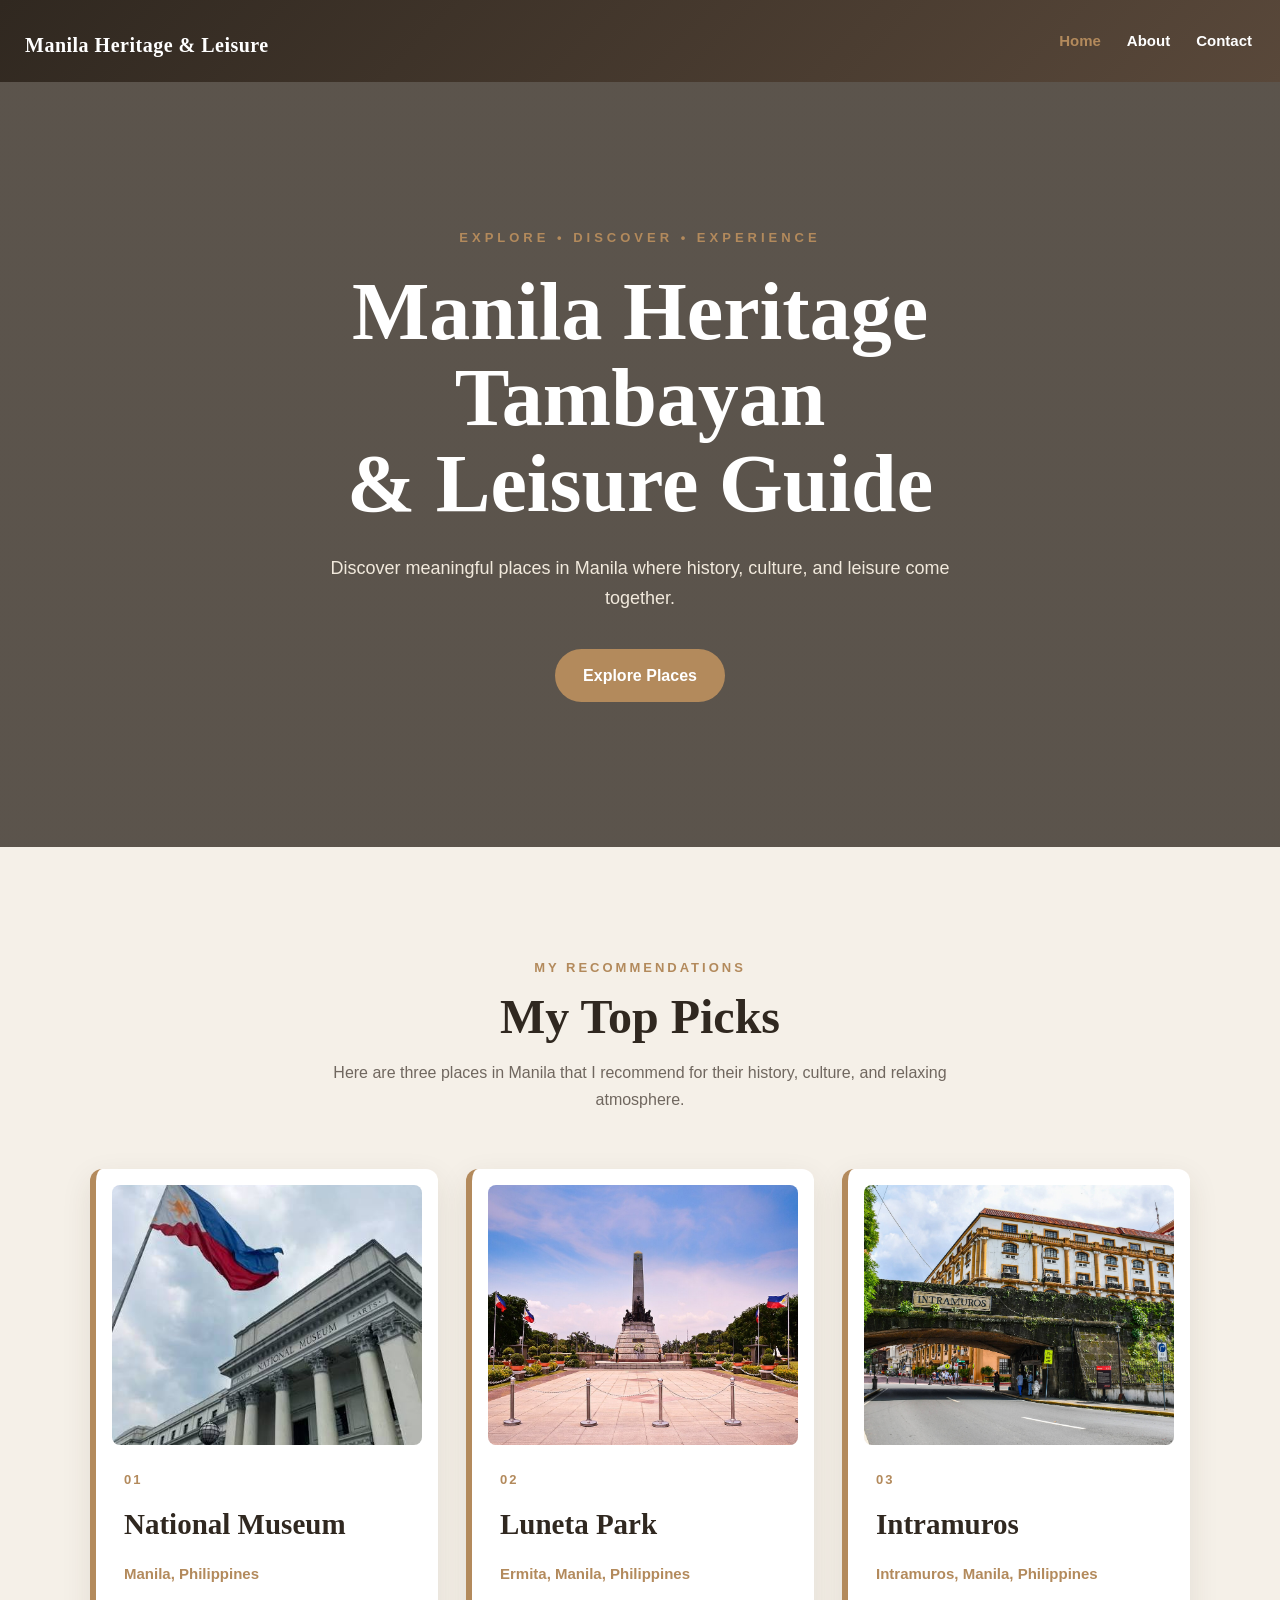
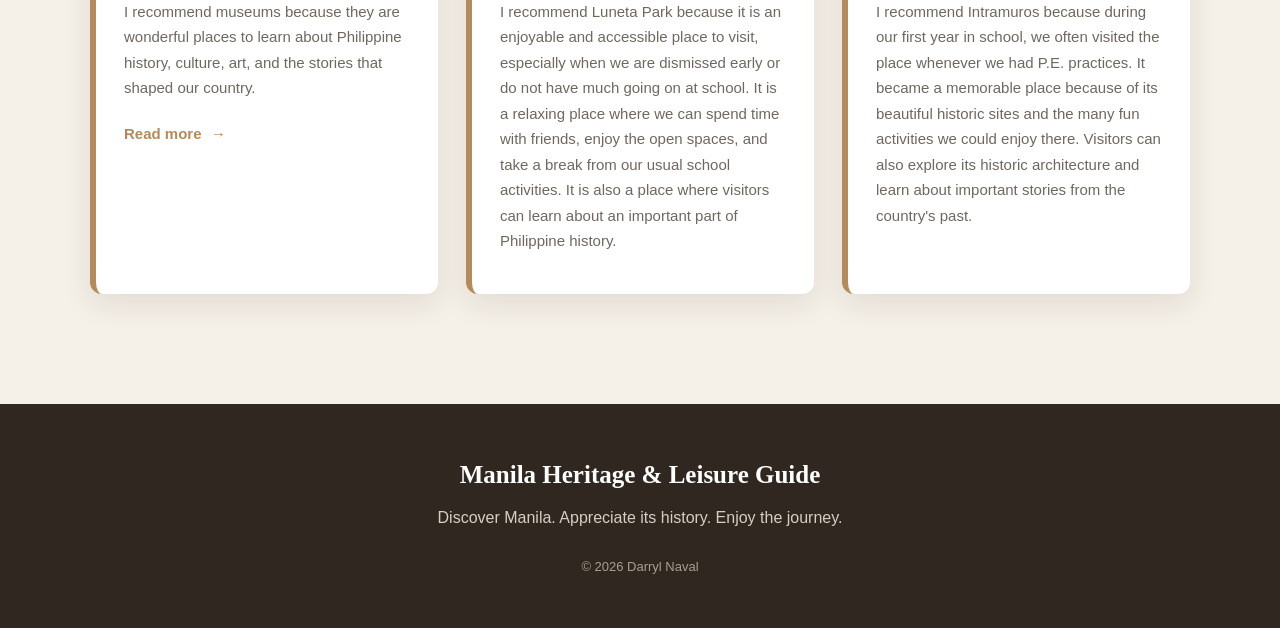
==== commit b2d6882b: "Guide: Rebuild Your Header with Flexbox" ====
--- a/index.html
+++ b/index.html
@@ -13,36 +13,54 @@
 <body>
 
     <!-- HEADER -->
-    <header class="hero">
-
-        <div class="top-navigation">
-
+    <header class="site-header">
+
+        <h1 class="site-title">
             <a href="index.html" class="site-logo">
                 Manila Heritage & Leisure
             </a>
-
-            <nav>
-                <ul>
-                    <li><a href="index.html">Home</a></li>
-                    <li><a href="about.html">About</a></li>
-                    <li><a href="contact.html">Contact</a></li>
-                </ul>
-            </nav>
-
-        </div>
-
-
-        <!-- HERO CONTENT -->
+        </h1>
+
+        <nav aria-label="Main navigation">
+
+            <ul>
+                <li>
+                    <a href="index.html" aria-current="page">
+                        Home
+                    </a>
+                </li>
+
+                <li>
+                    <a href="about.html">
+                        About
+                    </a>
+                </li>
+
+                <li>
+                    <a href="contact.html">
+                        Contact
+                    </a>
+                </li>
+            </ul>
+
+        </nav>
+
+    </header>
+
+
+    <!-- HERO -->
+    <section class="hero">
+
         <div class="hero-content">
 
             <p class="eyebrow">
                 EXPLORE • DISCOVER • EXPERIENCE
             </p>
 
-            <h1>
+            <h2>
                 Manila Heritage Tambayan<br>
                 & Leisure Guide
-            </h1>
+            </h2>
 
             <p class="tagline">
                 Discover meaningful places in Manila where history,
@@ -55,7 +73,7 @@
 
         </div>
 
-    </header>
+    </section>
 
 
     <!-- MAIN CONTENT -->
@@ -90,8 +108,10 @@
 
                     <div class="card-image">
 
-                        <img src="museums.jpg"
-                             alt="National Museum building in Manila">
+                        <img
+                            src="museums.jpg"
+                            alt="National Museum building in Manila"
+                        >
 
                     </div>
 
@@ -117,9 +137,10 @@
                         </p>
 
 
-                        <!-- DETAIL PAGE LINK -->
-                        <a href="places/national-museum.html"
-   class="read-more">
+                        <a
+                            href="places/national-museum.html"
+                            class="read-more"
+                        >
                             Read more <span>→</span>
                         </a>
 
@@ -133,8 +154,10 @@
 
                     <div class="card-image">
 
-                        <img src="rizalpark.jpg"
-                             alt="Luneta Park in Manila">
+                        <img
+                            src="rizalpark.jpg"
+                            alt="Luneta Park in Manila"
+                        >
 
                     </div>
 
@@ -174,8 +197,10 @@
 
                     <div class="card-image">
 
-                        <img src="intra.jpg"
-                             alt="Historic walls and buildings in Intramuros, Manila">
+                        <img
+                            src="intra.jpg"
+                            alt="Historic walls and buildings in Intramuros, Manila"
+                        >
 
                     </div>
 
--- a/style.css
+++ b/style.css
@@ -38,12 +38,126 @@
 
 
 /* =========================================================
-   3. LAYOUT REGIONS - HEADER
-   ========================================================= */
+   3. HEADER - FLEXBOX
+   ========================================================= */
+
+.site-header {
+    width: 100%;
+    min-height: 82px;
+    padding: 20px 25px;
+
+    background:
+        linear-gradient(
+            135deg,
+            var(--ink-color),
+            #59483a
+        );
+
+    color: #ffffff;
+
+    display: flex;
+    justify-content: space-between;
+    align-items: center;
+
+    gap: 25px;
+
+    position: relative;
+    z-index: 100;
+}
+
+
+/*
+   The header has exactly two direct children:
+   1. h1.site-title
+   2. nav
+*/
+
+.site-title {
+    margin: 0;
+    padding: 0;
+    line-height: 1;
+}
+
+.site-logo {
+    color: #ffffff;
+
+    font-family: Georgia, "Times New Roman", serif;
+    font-size: 20px;
+    font-weight: bold;
+
+    text-decoration: none;
+    letter-spacing: 0.5px;
+}
+
+.site-logo:hover {
+    color: var(--brand-color);
+}
+
+
+/* =========================================================
+   4. NAVIGATION - FLEXBOX
+   ========================================================= */
+
+.site-header nav {
+    flex: 0 0 auto;
+}
+
+.site-header nav ul {
+    display: flex;
+    align-items: center;
+    justify-content: flex-end;
+
+    gap: 20px;
+
+    list-style: none;
+    padding: 0;
+    margin: 0;
+}
+
+
+/*
+   No display:inline-block here.
+   Flexbox controls the navigation items.
+*/
+
+.site-header nav li {
+    list-style: none;
+    margin: 0;
+    padding: 0;
+}
+
+.site-header nav a {
+    color: #ffffff;
+
+    text-decoration: none;
+
+    font-size: 15px;
+    font-weight: bold;
+
+    padding: 7px 3px;
+}
+
+.site-header nav a:hover {
+    color: var(--brand-color);
+}
+
+.site-header nav a[aria-current="page"] {
+    color: var(--brand-color);
+}
+
+
+/* =========================================================
+   5. HERO - CENTERING WITH FLEXBOX
+   ========================================================= */
+
+/*
+   The hero is centered both horizontally and vertically.
+   min-height gives flexbox enough height for vertical centering.
+*/
 
 .hero {
     min-height: 85vh;
-    padding: 0 20px;
+    padding: 60px 20px;
 
     background:
         linear-gradient(
@@ -56,123 +170,51 @@
     background-position: center;
 
     display: flex;
-    flex-direction: column;
+    justify-content: center;
+    align-items: center;
 
     text-align: center;
     color: #ffffff;
 }
-
-.page-header {
-    background:
-        linear-gradient(
-            135deg,
-            var(--ink-color),
-            #59483a
-        );
-
-    color: #ffffff;
-}
-
-
-/* =========================================================
-   4. LAYOUT REGIONS - NAVIGATION
-   ========================================================= */
-
-.top-navigation,
-.nav-container {
-    width: 100%;
-    max-width: 1150px;
-    margin: 0 auto;
-    padding: 25px;
-
-    display: flex;
-    justify-content: space-between;
-    align-items: center;
-
-    position: relative;
-    z-index: 10;
-}
-
-.site-logo {
-    color: #ffffff;
-    font-family: Georgia, "Times New Roman", serif;
-    font-size: 20px;
-    font-weight: bold;
-    text-decoration: none;
-    letter-spacing: 0.5px;
-}
-
-.site-logo:hover {
-    color: var(--brand-color);
-}
-
-
-/* =========================================================
-   5. NAVIGATION BAR
-   ========================================================= */
-
-nav ul {
-    list-style: none;
-    padding: 0;
-}
-
-nav li {
-    display: inline-block;
-    list-style: none;
-    margin-left: 25px;
-}
-
-nav a {
-    color: #ffffff;
-    text-decoration: none;
-
-    font-size: 15px;
-    font-weight: bold;
-
-    padding: 7px 3px;
-}
-
-nav a:hover {
-    color: var(--brand-color);
-}
-
-
-/* =========================================================
-   6. HERO CONTENT
-   ========================================================= */
 
 .hero-content {
     max-width: 850px;
     width: 100%;
-    margin: auto;
-    padding: 60px 20px 90px;
+
+    margin: 0 auto;
+    padding: 20px;
 }
 
 .eyebrow {
     font-size: 13px;
     letter-spacing: 4px;
     margin-bottom: 20px;
+
     color: var(--brand-color);
     font-weight: bold;
 }
 
-.hero h1 {
+.hero h2 {
     font-family: Georgia, "Times New Roman", serif;
+
     font-size: clamp(45px, 7vw, 82px);
     line-height: 1.05;
+
     margin-bottom: 25px;
 }
 
 .tagline {
     max-width: 650px;
+
     margin: 0 auto 35px;
+
     font-size: 18px;
     color: #f1e9dc;
 }
 
 
 /* =========================================================
-   7. COMPONENT - BUTTONS
+   6. BUTTONS
    ========================================================= */
 
 .explore-button,
@@ -188,6 +230,10 @@
     font-weight: bold;
 
     border-radius: 30px;
+
+    transition:
+        background-color 0.2s ease,
+        transform 0.2s ease;
 }
 
 .explore-button:hover,
@@ -198,40 +244,50 @@
 
 
 /* =========================================================
-   8. LAYOUT REGIONS - MAIN
+   7. MAIN CONTENT
    ========================================================= */
 
 main {
     max-width: 1150px;
+
     margin: 0 auto;
+
     padding: 90px 25px;
 }
 
 
 /* =========================================================
-   9. COMPONENT - SECTION HEADINGS
+   8. SECTION HEADINGS
    ========================================================= */
 
 .section-heading {
     text-align: center;
+
     max-width: 700px;
+
     margin: 0 auto 55px;
 }
 
 .section-label {
     color: var(--brand-color);
+
     font-size: 13px;
     font-weight: bold;
+
     letter-spacing: 3px;
+
     margin-bottom: 10px;
 }
 
 .section-heading h1,
 .section-heading h2 {
     font-family: Georgia, "Times New Roman", serif;
+
     font-size: 48px;
     line-height: 1.15;
-    color: var(--ink-color);
+
+    color: var(--ink-color);
+
     margin-bottom: 15px;
 }
 
@@ -242,20 +298,7 @@
 
 
 /* =========================================================
-   10. COMPONENT - HERO BUTTON
-   ========================================================= */
-
-.explore-button {
-    background-color: var(--brand-color);
-}
-
-.explore-button:hover {
-    background-color: #8d633c;
-}
-
-
-/* =========================================================
-   11. COMPONENT - PLACE CARDS
+   9. PLACE CARDS
    ========================================================= */
 
 .places-section {
@@ -264,17 +307,31 @@
 
 .places-grid {
     display: grid;
+
     grid-template-columns: repeat(3, 1fr);
+
     gap: 28px;
 }
 
 .place-card {
     background-color: #ffffff;
-    border-radius: 10px;
+
+    border-radius: 12px;
+
+    padding: 16px;
+
+    border-left: 6px solid var(--brand-color);
+
+    margin-bottom: 20px;
+
     overflow: hidden;
 
     box-shadow:
         0 10px 30px rgba(60, 45, 30, 0.10);
+
+    transition:
+        transform 0.2s ease,
+        box-shadow 0.2s ease;
 }
 
 .place-card:hover {
@@ -286,51 +343,64 @@
 
 .card-image {
     height: 260px;
+
     overflow: hidden;
+
+    border-radius: 8px;
 }
 
 .card-image img {
     width: 100%;
     height: 100%;
+
     object-fit: cover;
 }
 
 .card-content {
-    padding: 28px;
+    padding: 20px 12px 12px;
 }
 
 .place-number {
     color: var(--brand-color);
+
     font-size: 13px;
     font-weight: bold;
+
     letter-spacing: 2px;
 }
 
 .card-content h3 {
     font-family: Georgia, "Times New Roman", serif;
+
     font-size: 29px;
-    color: var(--ink-color);
+
+    color: var(--ink-color);
+
     margin: 8px 0 12px;
 }
 
 .card-content p {
     color: var(--muted-color);
+
     font-size: 15px;
+
     margin-bottom: 12px;
 }
 
 .card-content p:first-of-type {
     color: var(--brand-color);
-    font-weight: bold;
-}
-
-
-/* =========================================================
-   12. COMPONENT - READ MORE
+
+    font-weight: bold;
+}
+
+
+/* =========================================================
+   10. READ MORE
    ========================================================= */
 
 .read-more {
     display: inline-block;
+
     margin-top: 8px;
 
     color: var(--brand-color);
@@ -351,21 +421,27 @@
 
 
 /* =========================================================
-   13. COMPONENT - ABOUT PAGE
+   11. ABOUT PAGE
    ========================================================= */
 
 .about-page {
     display: grid;
+
     grid-template-columns: 350px 1fr;
+
     gap: 70px;
+
     align-items: center;
+
     margin-bottom: 100px;
 }
 
 .about-page-image img {
     width: 100%;
     height: 390px;
+
     object-fit: cover;
+
     border-radius: 12px;
 
     box-shadow:
@@ -374,27 +450,34 @@
 
 .about-page-content h1 {
     font-family: Georgia, "Times New Roman", serif;
+
     font-size: 55px;
     line-height: 1.1;
-    color: var(--ink-color);
+
+    color: var(--ink-color);
+
     margin-bottom: 8px;
 }
 
 .about-page-content h2 {
     font-family: Georgia, "Times New Roman", serif;
+
     font-size: 30px;
+
     color: var(--brand-color);
+
     margin-bottom: 22px;
 }
 
 .about-page-content p:not(.section-label) {
     color: var(--muted-color);
+
     margin-bottom: 17px;
 }
 
 
 /* =========================================================
-   14. COMPONENT - TRUST CARDS
+   12. TRUST CARDS
    ========================================================= */
 
 .about-details {
@@ -403,17 +486,23 @@
 
 .trust-grid {
     display: grid;
+
     grid-template-columns: repeat(3, 1fr);
+
     gap: 28px;
 }
 
 .info-card {
     background-color: #ffffff;
+
     padding: 30px;
+
     border-radius: 10px;
 
     box-shadow:
         0 10px 30px rgba(60, 45, 30, 0.10);
+
+    transition: transform 0.2s ease;
 }
 
 .info-card:hover {
@@ -422,40 +511,49 @@
 
 .info-number {
     color: var(--brand-color);
+
     font-size: 13px;
     font-weight: bold;
+
     letter-spacing: 2px;
 }
 
 .info-card h3 {
     font-family: Georgia, "Times New Roman", serif;
+
     font-size: 25px;
-    color: var(--ink-color);
+
+    color: var(--ink-color);
+
     margin: 8px 0 12px;
 }
 
 .info-card p {
     color: var(--muted-color);
+
     font-size: 15px;
 }
 
 
 /* =========================================================
-   15. COMPONENT - CONTACT PAGE
+   13. CONTACT PAGE
    ========================================================= */
 
 .contact-page {
     min-height: 60vh;
+
     padding-top: 10px;
 }
 
 .contact-card {
     max-width: 780px;
+
     margin: 0 auto;
 
     padding: 45px;
 
     background-color: #ffffff;
+
     border-radius: 18px;
 
     border-top: 5px solid var(--brand-color);
@@ -466,8 +564,21 @@
 
 .contact-card h2 {
     font-family: Georgia, "Times New Roman", serif;
+
     font-size: 34px;
-    color: var(--ink-color);
+
+    color: var(--ink-color);
+
+    margin-bottom: 12px;
+}
+
+.contact-card h3 {
+    font-family: Georgia, "Times New Roman", serif;
+
+    font-size: 28px;
+
+    color: var(--ink-color);
+
     margin-bottom: 12px;
 }
 
@@ -477,18 +588,22 @@
 
 
 /* =========================================================
-   16. COMPONENT - FORM
+   14. FORM
    ========================================================= */
 
 .contact-card form {
     width: 100%;
+
     margin-top: 30px;
 }
 
 .contact-card fieldset {
     border: 1px solid #dfd2c3;
+
     border-radius: 14px;
+
     padding: 30px;
+
     margin: 0 0 22px;
 
     background-color: #fffdfa;
@@ -496,9 +611,11 @@
 
 .contact-card legend {
     padding: 0 12px;
+
     color: var(--brand-color);
 
     font-family: Georgia, "Times New Roman", serif;
+
     font-size: 18px;
     font-weight: bold;
 }
@@ -509,63 +626,85 @@
 
 .form-group > label {
     display: block;
+
     margin-bottom: 8px;
 
     color: var(--ink-color);
+
     font-size: 15px;
     font-weight: bold;
 }
+
+
+/* INPUTS AND TEXTAREA */
 
 .form-group input:not([type="radio"]):not([type="checkbox"]),
 .form-group select,
 .form-group textarea {
     display: block;
+
     width: 100%;
 
     padding: 13px 15px;
 
     border: 1px solid #d8cabc;
+
     border-radius: 9px;
 
     background-color: #ffffff;
+
     color: var(--ink-color);
 
     font-family: Arial, Helvetica, sans-serif;
+
     font-size: 15px;
+
     line-height: 1.5;
 }
 
 .form-group textarea {
     min-height: 160px;
+
     resize: vertical;
 }
+
+
+/* FOCUS STATE */
 
 .form-group input:focus,
 .form-group select:focus,
 .form-group textarea:focus {
     border-color: var(--brand-color);
-    outline: none;
-}
-
-
-/* =========================================================
-   17. COMPONENT - RADIO AND CHECKBOX
+
+    outline: 3px solid var(--brand-color);
+
+    outline-offset: 2px;
+}
+
+
+/* =========================================================
+   15. RADIO AND CHECKBOX
    ========================================================= */
 
 .form-group:has(input[type="radio"]),
 .form-group:has(input[type="checkbox"]) {
     display: flex;
+
     align-items: center;
+
     gap: 12px;
 
     min-height: 45px;
+
     margin-bottom: 12px;
+
     padding: 10px 12px;
 }
 
 .form-group:has(input[type="radio"]) > label,
 .form-group:has(input[type="checkbox"]) > label {
     margin: 0;
+
     cursor: pointer;
 }
 
@@ -573,75 +712,100 @@
 .form-group input[type="checkbox"] {
     width: 18px;
     height: 18px;
+
     accent-color: var(--brand-color);
 }
 
 
 /* =========================================================
-   18. COMPONENT - SEND BUTTON
+   16. SEND BUTTON
    ========================================================= */
 
 .send-button,
 .contact-card button {
     display: block;
+
     width: 100%;
 
+    background-color: var(--brand-color);
+
+    color: #ffffff;
+
+    padding: 14px 25px;
+
     border: none;
-    padding: 14px 25px;
+
+    border-radius: 30px;
+
     margin-top: 8px;
 
-    background-color: var(--ink-color);
-    color: #ffffff;
-
     font-family: Arial, Helvetica, sans-serif;
+
     font-size: 15px;
     font-weight: bold;
 
-    border-radius: 30px;
     cursor: pointer;
+
+    transition: background-color 0.2s ease;
 }
 
 .send-button:hover,
 .contact-card button:hover {
-    background-color: var(--brand-color);
-}
-
-
-/* =========================================================
-   19. COMPONENT - SUCCESS MESSAGE
+    background-color: var(--ink-color);
+}
+
+.send-button:focus,
+.contact-card button:focus {
+    outline: 3px solid var(--brand-color);
+
+    outline-offset: 3px;
+}
+
+
+/* =========================================================
+   17. SUCCESS MESSAGE
    ========================================================= */
 
 .success-message {
     margin-top: 22px;
+
     padding: 15px 18px;
 
     border-left: 4px solid #7b9a6b;
+
     border-radius: 8px;
 
     background-color: #edf5e9;
+
     color: #3f6134 !important;
 
     font-size: 15px;
-    font-weight: bold;
-}
-
-
-/* =========================================================
-   20. COMPONENT - OTHER CONTACT
+
+    font-weight: bold;
+}
+
+
+/* =========================================================
+   18. OTHER CONTACT
    ========================================================= */
 
 .other-contact {
     margin-top: 45px;
+
     padding-top: 35px;
+
     border-top: 1px solid #e5ddd4;
 }
 
 .contact-list {
     padding-left: 25px;
+
+    margin-top: 15px;
 }
 
 .contact-list li {
     color: var(--muted-color);
+
     margin-bottom: 14px;
 }
 
@@ -651,24 +815,30 @@
 
 .contact-list a {
     color: var(--brand-color);
-    font-weight: bold;
+
+    font-weight: bold;
+
     text-decoration: none;
 }
 
 
 /* =========================================================
-   21. PLACE DETAIL PAGE
+   19. PLACE DETAIL PAGE
    ========================================================= */
 
 .place-detail {
     max-width: 1050px;
+
     margin: 0 auto;
+
     padding: 80px 25px 110px;
 }
 
 .detail-header {
     max-width: 850px;
+
     margin: 0 auto 55px;
+
     text-align: center;
 }
 
@@ -678,6 +848,7 @@
 
     font-size: 13px;
     font-weight: bold;
+
     letter-spacing: 3px;
 
     margin-bottom: 14px;
@@ -685,33 +856,40 @@
 
 .detail-header h1 {
     font-family: Georgia, "Times New Roman", serif;
+
     font-size: clamp(45px, 6vw, 70px);
+
     line-height: 1.05;
 
     color: var(--ink-color);
+
     margin-bottom: 18px;
 }
 
 .detail-intro {
     max-width: 720px;
+
     margin: 0 auto;
 
     color: var(--muted-color);
+
     font-size: 18px;
 }
 
 
 /* =========================================================
-   22. PLACE DETAIL IMAGE
+   20. PLACE DETAIL IMAGE
    ========================================================= */
 
 .detail-image {
     width: 100%;
+
     max-width: 1000px;
 
     margin: 0 auto 70px;
 
     overflow: hidden;
+
     border-radius: 16px;
 
     box-shadow:
@@ -720,17 +898,20 @@
 
 .detail-image img {
     width: 100%;
+
     height: 560px;
+
     object-fit: cover;
 }
 
 
 /* =========================================================
-   23. PLACE DETAIL CONTENT
+   21. PLACE DETAIL CONTENT
    ========================================================= */
 
 .detail-content {
     max-width: 900px;
+
     margin: 0 auto;
 }
 
@@ -742,29 +923,36 @@
     font-family: Georgia, "Times New Roman", serif;
 
     font-size: 38px;
+
     line-height: 1.15;
 
     color: var(--ink-color);
+
     margin-bottom: 20px;
 }
 
 .detail-section p {
     color: var(--muted-color);
+
     font-size: 17px;
+
     line-height: 1.9;
+
     margin-bottom: 18px;
 }
 
 
 /* =========================================================
-   24. DETAILS TABLE
+   22. DETAILS TABLE
    ========================================================= */
 
 .details-table-wrapper {
     width: 100%;
+
     overflow-x: auto;
 
     background-color: #ffffff;
+
     border-radius: 12px;
 
     box-shadow:
@@ -773,13 +961,16 @@
 
 .details-table {
     width: 100%;
+
     border-collapse: collapse;
+
     min-width: 600px;
 }
 
 .details-table th,
 .details-table td {
     padding: 18px 22px;
+
     text-align: left;
 
     border-bottom: 1px solid #e5ddd4;
@@ -789,25 +980,30 @@
     width: 32%;
 
     background-color: #eee5d9;
+
     color: var(--ink-color);
 
     font-size: 14px;
+
     font-weight: bold;
 }
 
 .details-table td {
     color: var(--muted-color);
+
     background-color: #ffffff;
+
     font-size: 15px;
 }
 
 
 /* =========================================================
-   25. BACK BUTTON
+   23. BACK BUTTON
    ========================================================= */
 
 .back-button {
     margin-top: 5px;
+
     background-color: var(--ink-color);
 }
 
@@ -817,20 +1013,24 @@
 
 
 /* =========================================================
-   26. LAYOUT REGION - FOOTER
+   24. FOOTER
    ========================================================= */
 
 footer {
     background-color: var(--ink-color);
+
     color: #ffffff;
 
     text-align: center;
+
     padding: 50px 20px;
 }
 
 footer h2 {
     font-family: Georgia, "Times New Roman", serif;
+
     font-size: 25px;
+
     margin-bottom: 8px;
 }
 
@@ -840,163 +1040,226 @@
 
 footer .copyright {
     margin-top: 25px;
+
     font-size: 13px;
+
     color: #a99e92;
 }
 
 
 /* =========================================================
-   27. RESPONSIVE DESIGN
+   25. RESPONSIVE DESIGN
    ========================================================= */
 
 @media (max-width: 850px) {
 
-    .top-navigation,
-    .nav-container {
+    .site-header {
         padding: 20px;
     }
+
 
     .about-page {
         grid-template-columns: 1fr;
+
         gap: 45px;
     }
+
 
     .about-page-image {
         max-width: 400px;
+
         margin: auto;
     }
+
 
     .places-grid {
         grid-template-columns: 1fr;
     }
 
+
     .place-card {
         max-width: 600px;
+
         width: 100%;
-        margin: 0 auto;
-    }
+
+        margin: 0 auto 20px;
+    }
+
 
     .trust-grid {
         grid-template-columns: 1fr;
     }
 
+
     .detail-image img {
         height: 450px;
     }
-}
-
-
-/* =========================================================
-   28. MOBILE
+
+}
+
+
+/* =========================================================
+   26. MOBILE
    ========================================================= */
 
 @media (max-width: 600px) {
 
-    .top-navigation,
-    .nav-container {
-        flex-direction: column;
-        gap: 18px;
-        text-align: center;
-    }
-
-    nav li {
-        margin-left: 10px;
-        margin-right: 10px;
-    }
+    /*
+       Header stays in a row.
+       This keeps the logo on the left
+       and navigation on the right.
+    */
+
+    .site-header {
+        min-height: 70px;
+
+        padding: 16px 18px;
+
+        gap: 12px;
+    }
+
+
+    .site-logo {
+        font-size: 17px;
+    }
+
+
+    .site-header nav ul {
+        gap: 12px;
+    }
+
+
+    .site-header nav a {
+        font-size: 13px;
+
+        padding: 5px 2px;
+    }
+
 
     main {
         padding: 60px 18px;
     }
 
+
     .hero {
         min-height: 75vh;
-    }
-
-    .hero h1 {
+
+        padding: 50px 18px;
+    }
+
+
+    .hero h2 {
         font-size: 42px;
     }
+
 
     .tagline {
         font-size: 16px;
     }
 
+
     .about-page-content h1 {
         font-size: 42px;
     }
+
 
     .section-heading h1,
     .section-heading h2 {
         font-size: 38px;
     }
 
+
     .contact-card {
         padding: 30px 22px;
+
         border-radius: 14px;
     }
+
 
     .contact-card fieldset {
         padding: 22px 18px;
     }
 
+
     .detail-header h1 {
         font-size: 42px;
     }
 
+
     .detail-intro {
         font-size: 16px;
     }
 
+
     .detail-image {
         margin-bottom: 50px;
+
         border-radius: 12px;
     }
+
 
     .detail-image img {
         height: 330px;
     }
 
+
     .detail-section h2 {
         font-size: 32px;
     }
 
+
     .detail-section p {
         font-size: 16px;
     }
-}
-
-
-/* =========================================================
-   29. SMALL PHONES
+
+}
+
+
+/* =========================================================
+   27. SMALL PHONES
    ========================================================= */
 
 @media (max-width: 420px) {
 
+    .site-header {
+        padding: 14px 12px;
+
+        gap: 8px;
+    }
+
+
     .site-logo {
-        font-size: 18px;
-    }
-
-    nav li {
-        margin-left: 6px;
-        margin-right: 6px;
-    }
-
-    nav a {
-        font-size: 14px;
-    }
-
-    .hero h1 {
+        font-size: 15px;
+    }
+
+
+    .site-header nav ul {
+        gap: 8px;
+    }
+
+
+    .site-header nav a {
+        font-size: 12px;
+    }
+
+
+    .hero h2 {
         font-size: 36px;
     }
+
 
     .detail-header h1 {
         font-size: 36px;
     }
 
+
     .detail-image img {
         height: 280px;
     }
 
+
     .contact-card {
         padding: 25px 17px;
     }
+
 }
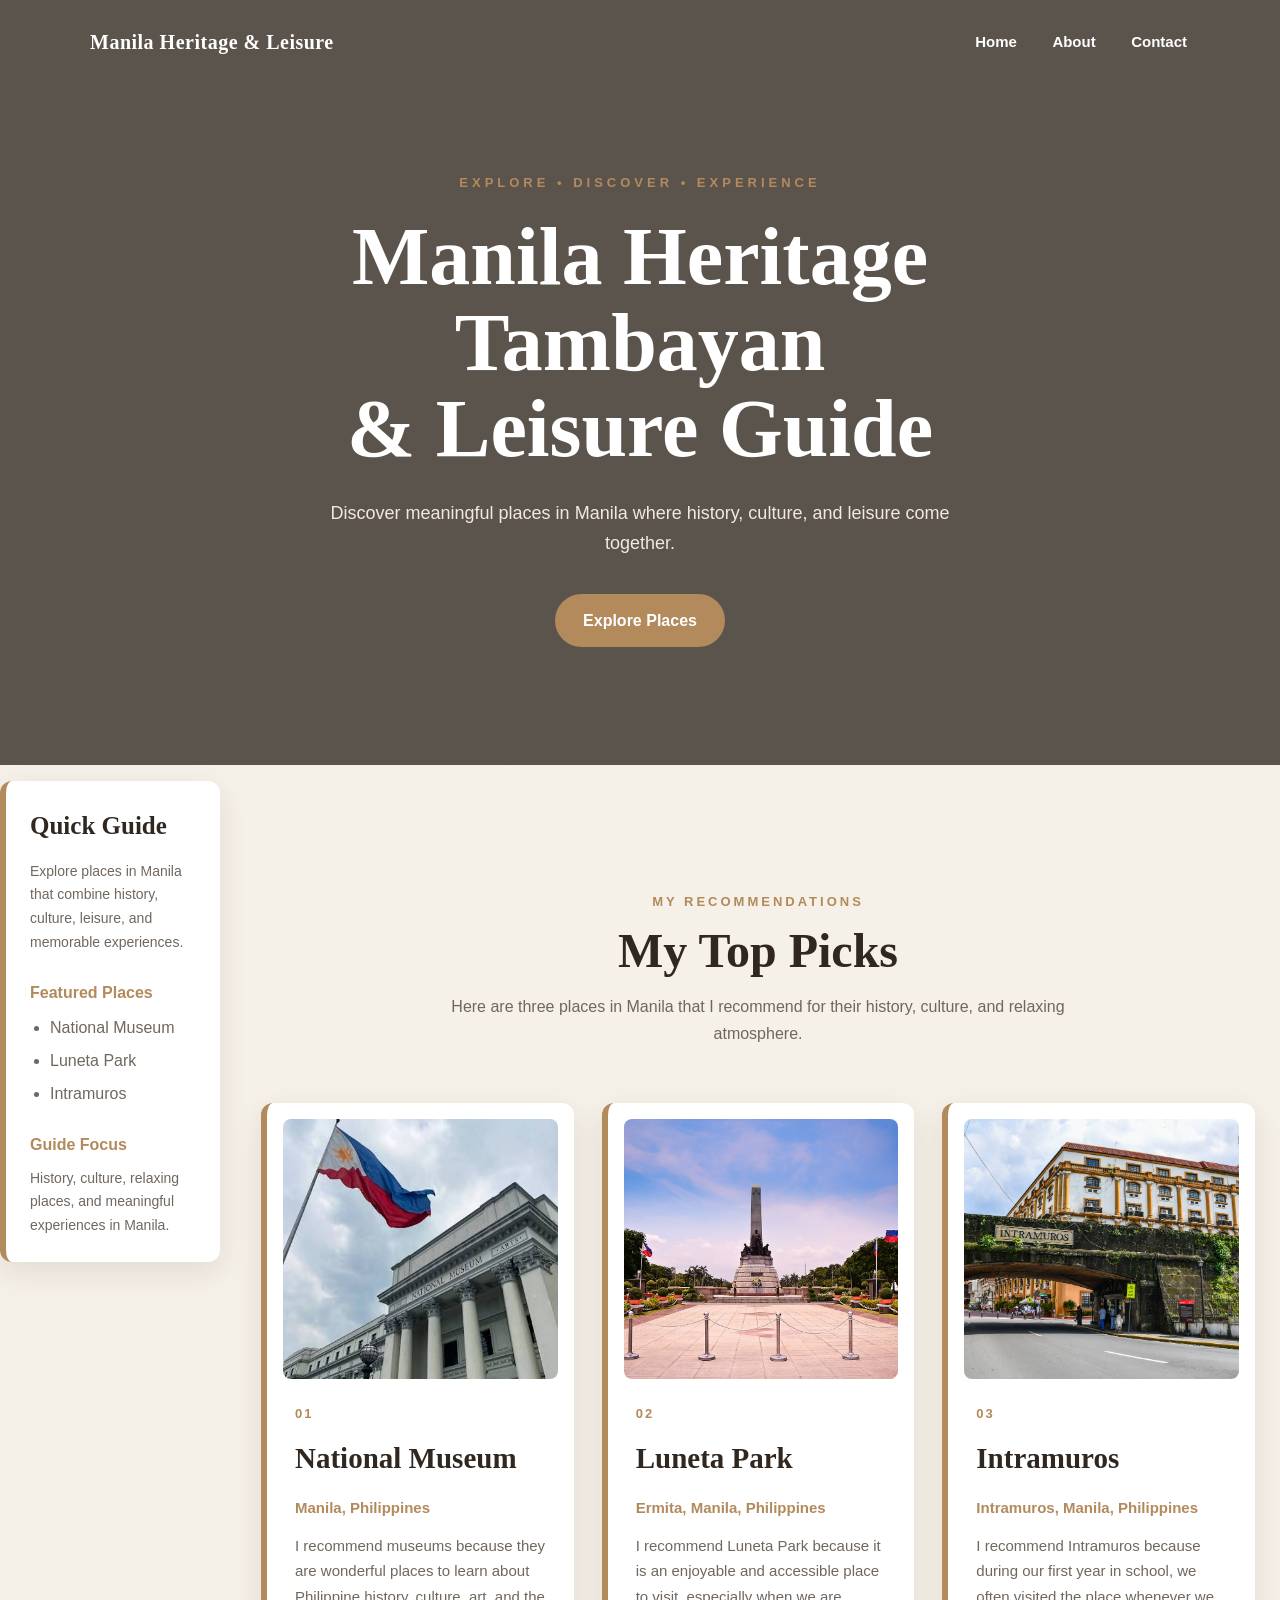
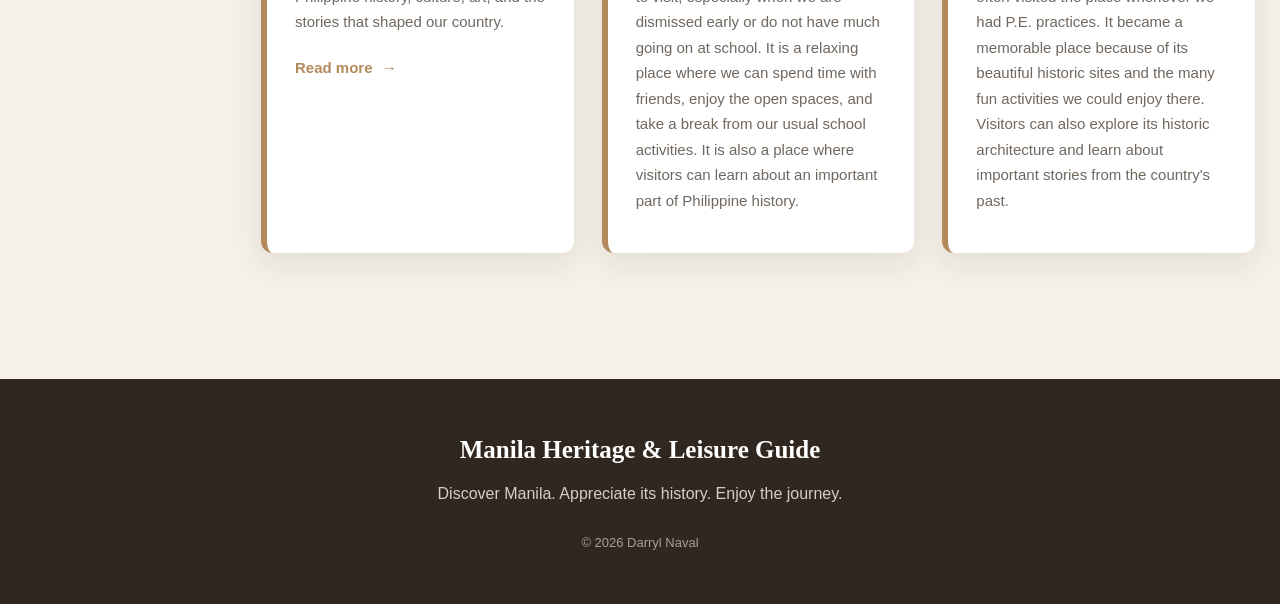
==== commit eb7bb850: "7.3 Give Your Guide a Grid Layout" ====
--- a/index.html
+++ b/index.html
@@ -12,252 +12,262 @@
 
 <body>
 
-    <!-- HEADER -->
-    <header class="site-header">
-
-        <h1 class="site-title">
-            <a href="index.html" class="site-logo">
-                Manila Heritage & Leisure
-            </a>
-        </h1>
-
-        <nav aria-label="Main navigation">
+    <div class="page">
+
+        <!-- HEADER -->
+        <header class="hero">
+
+            <div class="top-navigation">
+
+                <a href="index.html" class="site-logo">
+                    Manila Heritage & Leisure
+                </a>
+
+                <nav>
+                    <ul>
+                        <li><a href="index.html">Home</a></li>
+                        <li><a href="about.html">About</a></li>
+                        <li><a href="contact.html">Contact</a></li>
+                    </ul>
+                </nav>
+
+            </div>
+
+
+            <!-- HERO CONTENT -->
+            <div class="hero-content">
+
+                <p class="eyebrow">
+                    EXPLORE • DISCOVER • EXPERIENCE
+                </p>
+
+                <h1>
+                    Manila Heritage Tambayan<br>
+                    & Leisure Guide
+                </h1>
+
+                <p class="tagline">
+                    Discover meaningful places in Manila where history,
+                    culture, and leisure come together.
+                </p>
+
+                <a href="#places" class="explore-button">
+                    Explore Places
+                </a>
+
+            </div>
+
+        </header>
+
+
+        <!-- SIDEBAR -->
+        <aside class="guide-sidebar">
+
+            <h2>
+                Quick Guide
+            </h2>
+
+            <p>
+                Explore places in Manila that combine history,
+                culture, leisure, and memorable experiences.
+            </p>
+
+            <h3>
+                Featured Places
+            </h3>
 
             <ul>
-                <li>
-                    <a href="index.html" aria-current="page">
-                        Home
-                    </a>
-                </li>
-
-                <li>
-                    <a href="about.html">
-                        About
-                    </a>
-                </li>
-
-                <li>
-                    <a href="contact.html">
-                        Contact
-                    </a>
-                </li>
+                <li>National Museum</li>
+                <li>Luneta Park</li>
+                <li>Intramuros</li>
             </ul>
 
-        </nav>
-
-    </header>
-
-
-    <!-- HERO -->
-    <section class="hero">
-
-        <div class="hero-content">
-
-            <p class="eyebrow">
-                EXPLORE • DISCOVER • EXPERIENCE
-            </p>
+            <h3>
+                Guide Focus
+            </h3>
+
+            <p>
+                History, culture, relaxing places, and
+                meaningful experiences in Manila.
+            </p>
+
+        </aside>
+
+
+        <!-- MAIN CONTENT -->
+        <main>
+
+            <!-- PLACES SECTION -->
+            <section class="places-section" id="places">
+
+                <div class="section-heading">
+
+                    <p class="section-label">
+                        MY RECOMMENDATIONS
+                    </p>
+
+                    <h2>
+                        My Top Picks
+                    </h2>
+
+                    <p>
+                        Here are three places in Manila that I recommend
+                        for their history, culture, and relaxing atmosphere.
+                    </p>
+
+                </div>
+
+
+                <div class="places-grid">
+
+
+                    <!-- NATIONAL MUSEUM -->
+                    <article class="place-card">
+
+                        <div class="card-image">
+
+                            <img src="museums.jpg"
+                                 alt="National Museum building in Manila">
+
+                        </div>
+
+
+                        <div class="card-content">
+
+                            <span class="place-number">
+                                01
+                            </span>
+
+                            <h3>
+                                National Museum
+                            </h3>
+
+                            <p>
+                                Manila, Philippines
+                            </p>
+
+                            <p>
+                                I recommend museums because they are wonderful
+                                places to learn about Philippine history, culture,
+                                art, and the stories that shaped our country.
+                            </p>
+
+                            <a href="places/national-museum.html"
+                               class="read-more">
+                                Read more <span>→</span>
+                            </a>
+
+                        </div>
+
+                    </article>
+
+
+                    <!-- LUNETA PARK -->
+                    <article class="place-card">
+
+                        <div class="card-image">
+
+                            <img src="rizalpark.jpg"
+                                 alt="Luneta Park in Manila">
+
+                        </div>
+
+
+                        <div class="card-content">
+
+                            <span class="place-number">
+                                02
+                            </span>
+
+                            <h3>
+                                Luneta Park
+                            </h3>
+
+                            <p>
+                                Ermita, Manila, Philippines
+                            </p>
+
+                            <p>
+                                I recommend Luneta Park because it is an enjoyable
+                                and accessible place to visit, especially when we
+                                are dismissed early or do not have much going on
+                                at school. It is a relaxing place where we can
+                                spend time with friends, enjoy the open spaces,
+                                and take a break from our usual school activities.
+                                It is also a place where visitors can learn about
+                                an important part of Philippine history.
+                            </p>
+
+                        </div>
+
+                    </article>
+
+
+                    <!-- INTRAMUROS -->
+                    <article class="place-card">
+
+                        <div class="card-image">
+
+                            <img src="intra.jpg"
+                                 alt="Historic walls and buildings in Intramuros, Manila">
+
+                        </div>
+
+
+                        <div class="card-content">
+
+                            <span class="place-number">
+                                03
+                            </span>
+
+                            <h3>
+                                Intramuros
+                            </h3>
+
+                            <p>
+                                Intramuros, Manila, Philippines
+                            </p>
+
+                            <p>
+                                I recommend Intramuros because during our first
+                                year in school, we often visited the place whenever
+                                we had P.E. practices. It became a memorable place
+                                because of its beautiful historic sites and the
+                                many fun activities we could enjoy there. Visitors
+                                can also explore its historic architecture and
+                                learn about important stories from the country's
+                                past.
+                            </p>
+
+                        </div>
+
+                    </article>
+
+                </div>
+
+            </section>
+
+        </main>
+
+
+        <!-- FOOTER -->
+        <footer>
 
             <h2>
-                Manila Heritage Tambayan<br>
-                & Leisure Guide
+                Manila Heritage & Leisure Guide
             </h2>
 
-            <p class="tagline">
-                Discover meaningful places in Manila where history,
-                culture, and leisure come together.
-            </p>
-
-            <a href="#places" class="explore-button">
-                Explore Places
-            </a>
-
-        </div>
-
-    </section>
-
-
-    <!-- MAIN CONTENT -->
-    <main>
-
-        <!-- PLACES SECTION -->
-        <section class="places-section" id="places">
-
-            <div class="section-heading">
-
-                <p class="section-label">
-                    MY RECOMMENDATIONS
-                </p>
-
-                <h2>
-                    My Top Picks
-                </h2>
-
-                <p>
-                    Here are three places in Manila that I recommend
-                    for their history, culture, and relaxing atmosphere.
-                </p>
-
-            </div>
-
-
-            <div class="places-grid">
-
-
-                <!-- NATIONAL MUSEUM -->
-                <article class="place-card">
-
-                    <div class="card-image">
-
-                        <img
-                            src="museums.jpg"
-                            alt="National Museum building in Manila"
-                        >
-
-                    </div>
-
-
-                    <div class="card-content">
-
-                        <span class="place-number">
-                            01
-                        </span>
-
-                        <h3>
-                            National Museum
-                        </h3>
-
-                        <p>
-                            Manila, Philippines
-                        </p>
-
-                        <p>
-                            I recommend museums because they are wonderful
-                            places to learn about Philippine history, culture,
-                            art, and the stories that shaped our country.
-                        </p>
-
-
-                        <a
-                            href="places/national-museum.html"
-                            class="read-more"
-                        >
-                            Read more <span>→</span>
-                        </a>
-
-                    </div>
-
-                </article>
-
-
-                <!-- LUNETA PARK -->
-                <article class="place-card">
-
-                    <div class="card-image">
-
-                        <img
-                            src="rizalpark.jpg"
-                            alt="Luneta Park in Manila"
-                        >
-
-                    </div>
-
-
-                    <div class="card-content">
-
-                        <span class="place-number">
-                            02
-                        </span>
-
-                        <h3>
-                            Luneta Park
-                        </h3>
-
-                        <p>
-                            Ermita, Manila, Philippines
-                        </p>
-
-                        <p>
-                            I recommend Luneta Park because it is an enjoyable
-                            and accessible place to visit, especially when we
-                            are dismissed early or do not have much going on
-                            at school. It is a relaxing place where we can
-                            spend time with friends, enjoy the open spaces,
-                            and take a break from our usual school activities.
-                            It is also a place where visitors can learn about
-                            an important part of Philippine history.
-                        </p>
-
-                    </div>
-
-                </article>
-
-
-                <!-- INTRAMUROS -->
-                <article class="place-card">
-
-                    <div class="card-image">
-
-                        <img
-                            src="intra.jpg"
-                            alt="Historic walls and buildings in Intramuros, Manila"
-                        >
-
-                    </div>
-
-
-                    <div class="card-content">
-
-                        <span class="place-number">
-                            03
-                        </span>
-
-                        <h3>
-                            Intramuros
-                        </h3>
-
-                        <p>
-                            Intramuros, Manila, Philippines
-                        </p>
-
-                        <p>
-                            I recommend Intramuros because during our first
-                            year in school, we often visited the place whenever
-                            we had P.E. practices. It became a memorable place
-                            because of its beautiful historic sites and the
-                            many fun activities we could enjoy there. Visitors
-                            can also explore its historic architecture and
-                            learn about important stories from the country's
-                            past.
-                        </p>
-
-                    </div>
-
-                </article>
-
-
-            </div>
-
-        </section>
-
-    </main>
-
-
-    <!-- FOOTER -->
-    <footer>
-
-        <h2>
-            Manila Heritage & Leisure Guide
-        </h2>
-
-        <p>
-            Discover Manila. Appreciate its history. Enjoy the journey.
-        </p>
-
-        <p class="copyright">
-            © 2026 Darryl Naval
-        </p>
-
-    </footer>
+            <p>
+                Discover Manila. Appreciate its history. Enjoy the journey.
+            </p>
+
+            <p class="copyright">
+                © 2026 Darryl Naval
+            </p>
+
+        </footer>
+
+    </div>
 
 </body>
 
--- a/style.css
+++ b/style.css
@@ -38,14 +38,72 @@
 
 
 /* =========================================================
-   3. HEADER - FLEXBOX
-   ========================================================= */
-
-.site-header {
-    width: 100%;
-    min-height: 82px;
-    padding: 20px 25px;
-
+   3. PAGE GRID LAYOUT - 7.3
+   ========================================================= */
+
+.page {
+    display: grid;
+
+    grid-template-columns: 220px 1fr;
+
+    grid-template-areas:
+        "masthead masthead"
+        "side main"
+        "foot foot";
+
+    gap: 16px;
+
+    min-height: 100vh;
+}
+
+
+/* =========================================================
+   4. GRID AREA ASSIGNMENTS - 7.3
+   ========================================================= */
+
+header {
+    grid-area: masthead;
+}
+
+aside {
+    grid-area: side;
+}
+
+main {
+    grid-area: main;
+}
+
+footer {
+    grid-area: foot;
+}
+
+
+/* =========================================================
+   5. LAYOUT REGIONS - HEADER
+   ========================================================= */
+
+.hero {
+    min-height: 85vh;
+    padding: 0 20px;
+
+    background:
+        linear-gradient(
+            rgba(48, 40, 32, 0.78),
+            rgba(48, 40, 32, 0.78)
+        ),
+        url("images/intramuros.jpg");
+
+    background-size: cover;
+    background-position: center;
+
+    display: flex;
+    flex-direction: column;
+
+    text-align: center;
+    color: #ffffff;
+}
+
+.page-header {
     background:
         linear-gradient(
             135deg,
@@ -54,37 +112,33 @@
         );
 
     color: #ffffff;
+}
+
+
+/* =========================================================
+   6. NAVIGATION
+   ========================================================= */
+
+.top-navigation,
+.nav-container {
+    width: 100%;
+    max-width: 1150px;
+    margin: 0 auto;
+    padding: 25px;
 
     display: flex;
     justify-content: space-between;
     align-items: center;
 
-    gap: 25px;
-
     position: relative;
-    z-index: 100;
-}
-
-
-/*
-   The header has exactly two direct children:
-   1. h1.site-title
-   2. nav
-*/
-
-.site-title {
-    margin: 0;
-    padding: 0;
-    line-height: 1;
+    z-index: 10;
 }
 
 .site-logo {
     color: #ffffff;
-
     font-family: Georgia, "Times New Roman", serif;
     font-size: 20px;
     font-weight: bold;
-
     text-decoration: none;
     letter-spacing: 0.5px;
 }
@@ -95,40 +149,22 @@
 
 
 /* =========================================================
-   4. NAVIGATION - FLEXBOX
-   ========================================================= */
-
-.site-header nav {
-    flex: 0 0 auto;
-}
-
-.site-header nav ul {
-    display: flex;
-    align-items: center;
-    justify-content: flex-end;
-
-    gap: 20px;
-
+   7. NAVIGATION BAR
+   ========================================================= */
+
+nav ul {
     list-style: none;
     padding: 0;
-    margin: 0;
-}
-
-
-/*
-   No display:inline-block here.
-   Flexbox controls the navigation items.
-*/
-
-.site-header nav li {
+}
+
+nav li {
+    display: inline-block;
     list-style: none;
-    margin: 0;
-    padding: 0;
-}
-
-.site-header nav a {
+    margin-left: 25px;
+}
+
+nav a {
     color: #ffffff;
-
     text-decoration: none;
 
     font-size: 15px;
@@ -137,84 +173,95 @@
     padding: 7px 3px;
 }
 
-.site-header nav a:hover {
-    color: var(--brand-color);
-}
-
-.site-header nav a[aria-current="page"] {
-    color: var(--brand-color);
-}
-
-
-/* =========================================================
-   5. HERO - CENTERING WITH FLEXBOX
-   ========================================================= */
-
-/*
-   The hero is centered both horizontally and vertically.
-   min-height gives flexbox enough height for vertical centering.
-*/
-
-.hero {
-    min-height: 85vh;
-    padding: 60px 20px;
-
-    background:
-        linear-gradient(
-            rgba(48, 40, 32, 0.78),
-            rgba(48, 40, 32, 0.78)
-        ),
-        url("images/intramuros.jpg");
-
-    background-size: cover;
-    background-position: center;
-
-    display: flex;
-    justify-content: center;
-    align-items: center;
-
-    text-align: center;
-    color: #ffffff;
-}
+nav a:hover {
+    color: var(--brand-color);
+}
+
+
+/* =========================================================
+   8. SIDEBAR
+   ========================================================= */
+
+.guide-sidebar {
+    background-color: #ffffff;
+
+    padding: 24px;
+
+    border-left: 6px solid var(--brand-color);
+    border-radius: 12px;
+
+    box-shadow:
+        0 10px 30px rgba(60, 45, 30, 0.10);
+
+    align-self: start;
+}
+
+.guide-sidebar h2 {
+    font-family: Georgia, "Times New Roman", serif;
+    font-size: 25px;
+    color: var(--ink-color);
+    margin-bottom: 12px;
+}
+
+.guide-sidebar h3 {
+    color: var(--brand-color);
+    font-size: 16px;
+
+    margin-top: 24px;
+    margin-bottom: 8px;
+}
+
+.guide-sidebar p {
+    color: var(--muted-color);
+    font-size: 14px;
+}
+
+.guide-sidebar ul {
+    padding-left: 20px;
+}
+
+.guide-sidebar li {
+    color: var(--muted-color);
+    margin-bottom: 6px;
+}
+
+
+/* =========================================================
+   9. HERO CONTENT
+   ========================================================= */
 
 .hero-content {
     max-width: 850px;
     width: 100%;
-
-    margin: 0 auto;
-    padding: 20px;
+    margin: auto;
+    padding: 60px 20px 90px;
 }
 
 .eyebrow {
     font-size: 13px;
     letter-spacing: 4px;
     margin-bottom: 20px;
-
-    color: var(--brand-color);
-    font-weight: bold;
-}
-
-.hero h2 {
-    font-family: Georgia, "Times New Roman", serif;
-
+    color: var(--brand-color);
+    font-weight: bold;
+}
+
+.hero h1 {
+    font-family: Georgia, "Times New Roman", serif;
     font-size: clamp(45px, 7vw, 82px);
     line-height: 1.05;
-
     margin-bottom: 25px;
 }
 
 .tagline {
     max-width: 650px;
-
     margin: 0 auto 35px;
-
     font-size: 18px;
     color: #f1e9dc;
 }
 
 
 /* =========================================================
-   6. BUTTONS
+   10. BUTTONS
    ========================================================= */
 
 .explore-button,
@@ -230,10 +277,6 @@
     font-weight: bold;
 
     border-radius: 30px;
-
-    transition:
-        background-color 0.2s ease,
-        transform 0.2s ease;
 }
 
 .explore-button:hover,
@@ -244,50 +287,42 @@
 
 
 /* =========================================================
-   7. MAIN CONTENT
+   11. MAIN
    ========================================================= */
 
 main {
     max-width: 1150px;
-
+    width: 100%;
     margin: 0 auto;
-
     padding: 90px 25px;
-}
-
-
-/* =========================================================
-   8. SECTION HEADINGS
+    min-width: 0;
+}
+
+
+/* =========================================================
+   12. SECTION HEADINGS
    ========================================================= */
 
 .section-heading {
     text-align: center;
-
     max-width: 700px;
-
     margin: 0 auto 55px;
 }
 
 .section-label {
     color: var(--brand-color);
-
     font-size: 13px;
     font-weight: bold;
-
     letter-spacing: 3px;
-
     margin-bottom: 10px;
 }
 
 .section-heading h1,
 .section-heading h2 {
     font-family: Georgia, "Times New Roman", serif;
-
     font-size: 48px;
     line-height: 1.15;
-
-    color: var(--ink-color);
-
+    color: var(--ink-color);
     margin-bottom: 15px;
 }
 
@@ -298,7 +333,7 @@
 
 
 /* =========================================================
-   9. PLACE CARDS
+   13. PLACE CARDS
    ========================================================= */
 
 .places-section {
@@ -307,15 +342,12 @@
 
 .places-grid {
     display: grid;
-
     grid-template-columns: repeat(3, 1fr);
-
     gap: 28px;
 }
 
 .place-card {
     background-color: #ffffff;
-
     border-radius: 12px;
 
     padding: 16px;
@@ -328,10 +360,6 @@
 
     box-shadow:
         0 10px 30px rgba(60, 45, 30, 0.10);
-
-    transition:
-        transform 0.2s ease,
-        box-shadow 0.2s ease;
 }
 
 .place-card:hover {
@@ -343,16 +371,13 @@
 
 .card-image {
     height: 260px;
-
     overflow: hidden;
-
     border-radius: 8px;
 }
 
 .card-image img {
     width: 100%;
     height: 100%;
-
     object-fit: cover;
 }
 
@@ -362,18 +387,14 @@
 
 .place-number {
     color: var(--brand-color);
-
     font-size: 13px;
     font-weight: bold;
-
     letter-spacing: 2px;
 }
 
 .card-content h3 {
     font-family: Georgia, "Times New Roman", serif;
-
     font-size: 29px;
-
     color: var(--ink-color);
 
     margin: 8px 0 12px;
@@ -381,26 +402,22 @@
 
 .card-content p {
     color: var(--muted-color);
-
     font-size: 15px;
-
     margin-bottom: 12px;
 }
 
 .card-content p:first-of-type {
     color: var(--brand-color);
-
-    font-weight: bold;
-}
-
-
-/* =========================================================
-   10. READ MORE
+    font-weight: bold;
+}
+
+
+/* =========================================================
+   14. READ MORE
    ========================================================= */
 
 .read-more {
     display: inline-block;
-
     margin-top: 8px;
 
     color: var(--brand-color);
@@ -421,27 +438,21 @@
 
 
 /* =========================================================
-   11. ABOUT PAGE
+   15. ABOUT PAGE
    ========================================================= */
 
 .about-page {
     display: grid;
-
     grid-template-columns: 350px 1fr;
-
     gap: 70px;
-
     align-items: center;
-
     margin-bottom: 100px;
 }
 
 .about-page-image img {
     width: 100%;
     height: 390px;
-
     object-fit: cover;
-
     border-radius: 12px;
 
     box-shadow:
@@ -450,34 +461,27 @@
 
 .about-page-content h1 {
     font-family: Georgia, "Times New Roman", serif;
-
     font-size: 55px;
     line-height: 1.1;
-
-    color: var(--ink-color);
-
+    color: var(--ink-color);
     margin-bottom: 8px;
 }
 
 .about-page-content h2 {
     font-family: Georgia, "Times New Roman", serif;
-
     font-size: 30px;
-
-    color: var(--brand-color);
-
+    color: var(--brand-color);
     margin-bottom: 22px;
 }
 
 .about-page-content p:not(.section-label) {
     color: var(--muted-color);
-
     margin-bottom: 17px;
 }
 
 
 /* =========================================================
-   12. TRUST CARDS
+   16. TRUST CARDS
    ========================================================= */
 
 .about-details {
@@ -486,23 +490,17 @@
 
 .trust-grid {
     display: grid;
-
     grid-template-columns: repeat(3, 1fr);
-
     gap: 28px;
 }
 
 .info-card {
     background-color: #ffffff;
-
     padding: 30px;
-
     border-radius: 10px;
 
     box-shadow:
         0 10px 30px rgba(60, 45, 30, 0.10);
-
-    transition: transform 0.2s ease;
 }
 
 .info-card:hover {
@@ -511,49 +509,40 @@
 
 .info-number {
     color: var(--brand-color);
-
     font-size: 13px;
     font-weight: bold;
-
     letter-spacing: 2px;
 }
 
 .info-card h3 {
     font-family: Georgia, "Times New Roman", serif;
-
     font-size: 25px;
-
-    color: var(--ink-color);
-
+    color: var(--ink-color);
     margin: 8px 0 12px;
 }
 
 .info-card p {
     color: var(--muted-color);
-
     font-size: 15px;
 }
 
 
 /* =========================================================
-   13. CONTACT PAGE
+   17. CONTACT PAGE
    ========================================================= */
 
 .contact-page {
     min-height: 60vh;
-
     padding-top: 10px;
 }
 
 .contact-card {
     max-width: 780px;
-
     margin: 0 auto;
 
     padding: 45px;
 
     background-color: #ffffff;
-
     border-radius: 18px;
 
     border-top: 5px solid var(--brand-color);
@@ -564,21 +553,8 @@
 
 .contact-card h2 {
     font-family: Georgia, "Times New Roman", serif;
-
     font-size: 34px;
-
-    color: var(--ink-color);
-
-    margin-bottom: 12px;
-}
-
-.contact-card h3 {
-    font-family: Georgia, "Times New Roman", serif;
-
-    font-size: 28px;
-
-    color: var(--ink-color);
-
+    color: var(--ink-color);
     margin-bottom: 12px;
 }
 
@@ -588,24 +564,19 @@
 
 
 /* =========================================================
-   14. FORM
+   18. FORM
    ========================================================= */
 
 .contact-card form {
     width: 100%;
-
     margin-top: 30px;
 }
 
 .contact-card fieldset {
     border: 1px solid #dfd2c3;
-
     border-radius: 14px;
-
     padding: 30px;
-
     margin: 0 0 22px;
-
     background-color: #fffdfa;
 }
 
@@ -615,7 +586,6 @@
     color: var(--brand-color);
 
     font-family: Georgia, "Times New Roman", serif;
-
     font-size: 18px;
     font-weight: bold;
 }
@@ -626,50 +596,36 @@
 
 .form-group > label {
     display: block;
-
     margin-bottom: 8px;
 
     color: var(--ink-color);
-
     font-size: 15px;
     font-weight: bold;
 }
-
-
-/* INPUTS AND TEXTAREA */
 
 .form-group input:not([type="radio"]):not([type="checkbox"]),
 .form-group select,
 .form-group textarea {
     display: block;
-
     width: 100%;
 
     padding: 13px 15px;
 
     border: 1px solid #d8cabc;
-
     border-radius: 9px;
 
     background-color: #ffffff;
-
     color: var(--ink-color);
 
     font-family: Arial, Helvetica, sans-serif;
-
     font-size: 15px;
-
     line-height: 1.5;
 }
 
 .form-group textarea {
     min-height: 160px;
-
     resize: vertical;
 }
-
-
-/* FOCUS STATE */
 
 .form-group input:focus,
 .form-group select:focus,
@@ -677,34 +633,28 @@
     border-color: var(--brand-color);
 
     outline: 3px solid var(--brand-color);
-
     outline-offset: 2px;
 }
 
 
 /* =========================================================
-   15. RADIO AND CHECKBOX
+   19. RADIO AND CHECKBOX
    ========================================================= */
 
 .form-group:has(input[type="radio"]),
 .form-group:has(input[type="checkbox"]) {
     display: flex;
-
     align-items: center;
-
     gap: 12px;
 
     min-height: 45px;
-
     margin-bottom: 12px;
-
     padding: 10px 12px;
 }
 
 .form-group:has(input[type="radio"]) > label,
 .form-group:has(input[type="checkbox"]) > label {
     margin: 0;
-
     cursor: pointer;
 }
 
@@ -718,35 +668,29 @@
 
 
 /* =========================================================
-   16. SEND BUTTON
+   20. SEND BUTTON
    ========================================================= */
 
 .send-button,
 .contact-card button {
     display: block;
-
     width: 100%;
 
     background-color: var(--brand-color);
-
     color: #ffffff;
 
     padding: 14px 25px;
 
     border: none;
-
     border-radius: 30px;
 
     margin-top: 8px;
 
     font-family: Arial, Helvetica, sans-serif;
-
     font-size: 15px;
     font-weight: bold;
 
     cursor: pointer;
-
-    transition: background-color 0.2s ease;
 }
 
 .send-button:hover,
@@ -757,55 +701,45 @@
 .send-button:focus,
 .contact-card button:focus {
     outline: 3px solid var(--brand-color);
-
     outline-offset: 3px;
 }
 
 
 /* =========================================================
-   17. SUCCESS MESSAGE
+   21. SUCCESS MESSAGE
    ========================================================= */
 
 .success-message {
     margin-top: 22px;
-
     padding: 15px 18px;
 
     border-left: 4px solid #7b9a6b;
-
     border-radius: 8px;
 
     background-color: #edf5e9;
-
     color: #3f6134 !important;
 
     font-size: 15px;
-
-    font-weight: bold;
-}
-
-
-/* =========================================================
-   18. OTHER CONTACT
+    font-weight: bold;
+}
+
+
+/* =========================================================
+   22. OTHER CONTACT
    ========================================================= */
 
 .other-contact {
     margin-top: 45px;
-
     padding-top: 35px;
-
     border-top: 1px solid #e5ddd4;
 }
 
 .contact-list {
     padding-left: 25px;
-
-    margin-top: 15px;
 }
 
 .contact-list li {
     color: var(--muted-color);
-
     margin-bottom: 14px;
 }
 
@@ -815,30 +749,24 @@
 
 .contact-list a {
     color: var(--brand-color);
-
-    font-weight: bold;
-
+    font-weight: bold;
     text-decoration: none;
 }
 
 
 /* =========================================================
-   19. PLACE DETAIL PAGE
+   23. PLACE DETAIL PAGE
    ========================================================= */
 
 .place-detail {
     max-width: 1050px;
-
     margin: 0 auto;
-
     padding: 80px 25px 110px;
 }
 
 .detail-header {
     max-width: 850px;
-
     margin: 0 auto 55px;
-
     text-align: center;
 }
 
@@ -848,7 +776,6 @@
 
     font-size: 13px;
     font-weight: bold;
-
     letter-spacing: 3px;
 
     margin-bottom: 14px;
@@ -856,40 +783,33 @@
 
 .detail-header h1 {
     font-family: Georgia, "Times New Roman", serif;
-
     font-size: clamp(45px, 6vw, 70px);
-
     line-height: 1.05;
 
     color: var(--ink-color);
-
     margin-bottom: 18px;
 }
 
 .detail-intro {
     max-width: 720px;
-
     margin: 0 auto;
 
     color: var(--muted-color);
-
     font-size: 18px;
 }
 
 
 /* =========================================================
-   20. PLACE DETAIL IMAGE
+   24. PLACE DETAIL IMAGE
    ========================================================= */
 
 .detail-image {
     width: 100%;
-
     max-width: 1000px;
 
     margin: 0 auto 70px;
 
     overflow: hidden;
-
     border-radius: 16px;
 
     box-shadow:
@@ -898,20 +818,17 @@
 
 .detail-image img {
     width: 100%;
-
     height: 560px;
-
     object-fit: cover;
 }
 
 
 /* =========================================================
-   21. PLACE DETAIL CONTENT
+   25. PLACE DETAIL CONTENT
    ========================================================= */
 
 .detail-content {
     max-width: 900px;
-
     margin: 0 auto;
 }
 
@@ -923,36 +840,29 @@
     font-family: Georgia, "Times New Roman", serif;
 
     font-size: 38px;
-
     line-height: 1.15;
 
     color: var(--ink-color);
-
     margin-bottom: 20px;
 }
 
 .detail-section p {
     color: var(--muted-color);
-
     font-size: 17px;
-
     line-height: 1.9;
-
     margin-bottom: 18px;
 }
 
 
 /* =========================================================
-   22. DETAILS TABLE
+   26. DETAILS TABLE
    ========================================================= */
 
 .details-table-wrapper {
     width: 100%;
-
     overflow-x: auto;
 
     background-color: #ffffff;
-
     border-radius: 12px;
 
     box-shadow:
@@ -961,16 +871,13 @@
 
 .details-table {
     width: 100%;
-
     border-collapse: collapse;
-
     min-width: 600px;
 }
 
 .details-table th,
 .details-table td {
     padding: 18px 22px;
-
     text-align: left;
 
     border-bottom: 1px solid #e5ddd4;
@@ -980,30 +887,25 @@
     width: 32%;
 
     background-color: #eee5d9;
-
     color: var(--ink-color);
 
     font-size: 14px;
-
     font-weight: bold;
 }
 
 .details-table td {
     color: var(--muted-color);
-
     background-color: #ffffff;
-
     font-size: 15px;
 }
 
 
 /* =========================================================
-   23. BACK BUTTON
+   27. BACK BUTTON
    ========================================================= */
 
 .back-button {
     margin-top: 5px;
-
     background-color: var(--ink-color);
 }
 
@@ -1013,24 +915,20 @@
 
 
 /* =========================================================
-   24. FOOTER
+   28. FOOTER
    ========================================================= */
 
 footer {
     background-color: var(--ink-color);
-
     color: #ffffff;
 
     text-align: center;
-
     padding: 50px 20px;
 }
 
 footer h2 {
     font-family: Georgia, "Times New Roman", serif;
-
     font-size: 25px;
-
     margin-bottom: 8px;
 }
 
@@ -1040,226 +938,173 @@
 
 footer .copyright {
     margin-top: 25px;
-
     font-size: 13px;
-
     color: #a99e92;
 }
 
 
 /* =========================================================
-   25. RESPONSIVE DESIGN
+   29. RESPONSIVE ADJUSTMENTS
    ========================================================= */
 
 @media (max-width: 850px) {
 
-    .site-header {
+    .page {
+        grid-template-columns: 1fr;
+
+        grid-template-areas:
+            "masthead"
+            "main"
+            "side"
+            "foot";
+    }
+
+    .top-navigation,
+    .nav-container {
         padding: 20px;
     }
-
 
     .about-page {
         grid-template-columns: 1fr;
-
         gap: 45px;
     }
-
 
     .about-page-image {
         max-width: 400px;
-
         margin: auto;
     }
-
 
     .places-grid {
         grid-template-columns: 1fr;
     }
 
-
     .place-card {
         max-width: 600px;
-
         width: 100%;
-
         margin: 0 auto 20px;
     }
-
 
     .trust-grid {
         grid-template-columns: 1fr;
     }
 
-
     .detail-image img {
         height: 450px;
     }
-
-}
-
-
-/* =========================================================
-   26. MOBILE
+}
+
+
+/* =========================================================
+   30. MOBILE
    ========================================================= */
 
 @media (max-width: 600px) {
 
-    /*
-       Header stays in a row.
-       This keeps the logo on the left
-       and navigation on the right.
-    */
-
-    .site-header {
-        min-height: 70px;
-
-        padding: 16px 18px;
-
-        gap: 12px;
-    }
-
-
-    .site-logo {
-        font-size: 17px;
-    }
-
-
-    .site-header nav ul {
-        gap: 12px;
-    }
-
-
-    .site-header nav a {
-        font-size: 13px;
-
-        padding: 5px 2px;
-    }
-
+    .top-navigation,
+    .nav-container {
+        flex-direction: column;
+        gap: 18px;
+        text-align: center;
+    }
+
+    nav li {
+        margin-left: 10px;
+        margin-right: 10px;
+    }
 
     main {
         padding: 60px 18px;
     }
 
-
     .hero {
         min-height: 75vh;
-
-        padding: 50px 18px;
-    }
-
-
-    .hero h2 {
+    }
+
+    .hero h1 {
         font-size: 42px;
     }
-
 
     .tagline {
         font-size: 16px;
     }
 
-
     .about-page-content h1 {
         font-size: 42px;
     }
-
 
     .section-heading h1,
     .section-heading h2 {
         font-size: 38px;
     }
 
-
     .contact-card {
         padding: 30px 22px;
-
         border-radius: 14px;
     }
-
 
     .contact-card fieldset {
         padding: 22px 18px;
     }
 
-
     .detail-header h1 {
         font-size: 42px;
     }
 
-
     .detail-intro {
         font-size: 16px;
     }
 
-
     .detail-image {
         margin-bottom: 50px;
-
         border-radius: 12px;
     }
-
 
     .detail-image img {
         height: 330px;
     }
 
-
     .detail-section h2 {
         font-size: 32px;
     }
 
-
     .detail-section p {
         font-size: 16px;
     }
-
-}
-
-
-/* =========================================================
-   27. SMALL PHONES
+}
+
+
+/* =========================================================
+   31. SMALL PHONES
    ========================================================= */
 
 @media (max-width: 420px) {
 
-    .site-header {
-        padding: 14px 12px;
-
-        gap: 8px;
-    }
-
-
     .site-logo {
-        font-size: 15px;
-    }
-
-
-    .site-header nav ul {
-        gap: 8px;
-    }
-
-
-    .site-header nav a {
-        font-size: 12px;
-    }
-
-
-    .hero h2 {
+        font-size: 18px;
+    }
+
+    nav li {
+        margin-left: 6px;
+        margin-right: 6px;
+    }
+
+    nav a {
+        font-size: 14px;
+    }
+
+    .hero h1 {
         font-size: 36px;
     }
-
 
     .detail-header h1 {
         font-size: 36px;
     }
 
-
     .detail-image img {
         height: 280px;
     }
 
-
     .contact-card {
         padding: 25px 17px;
     }
-
 }
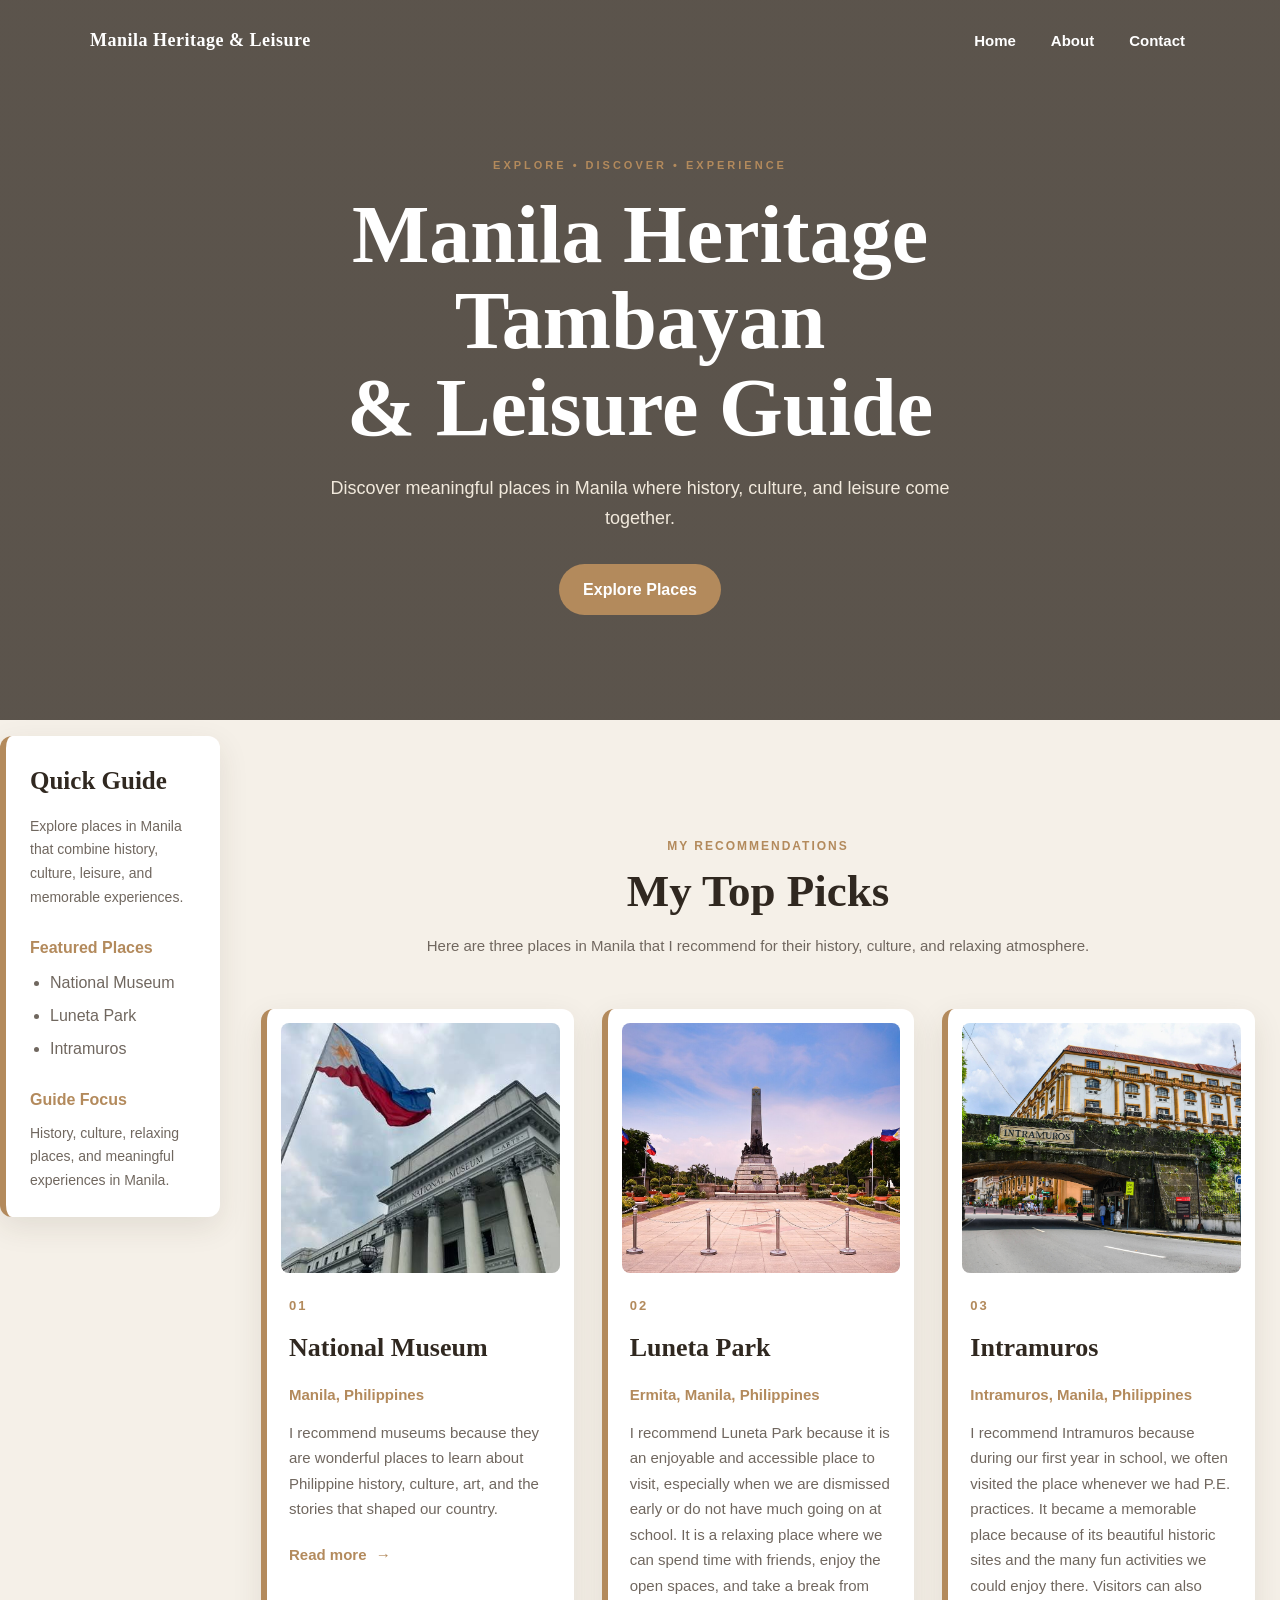
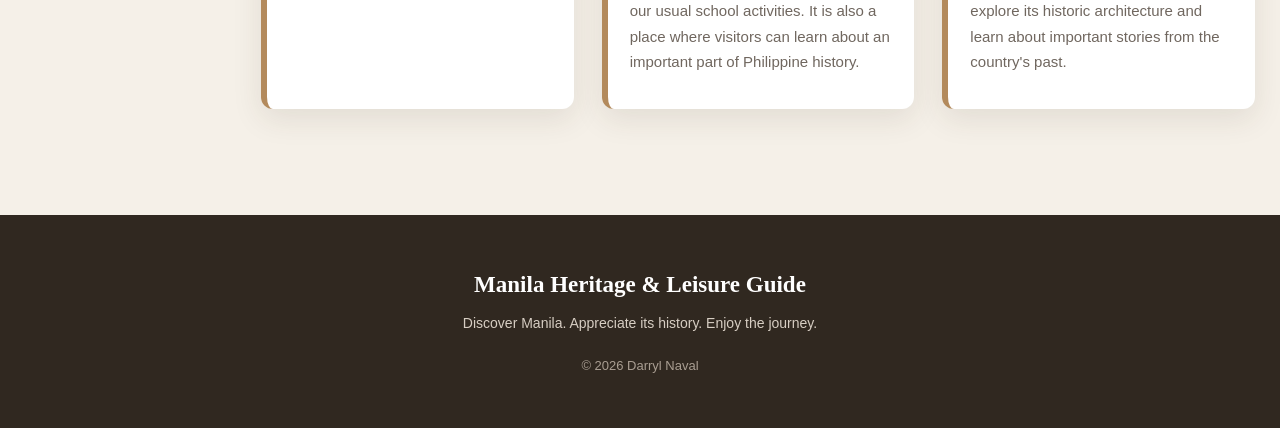
==== commit 1a141297: "7.4 Make Your Guide Responsive" ====
--- a/index.html
+++ b/index.html
@@ -97,7 +97,6 @@
         <!-- MAIN CONTENT -->
         <main>
 
-            <!-- PLACES SECTION -->
             <section class="places-section" id="places">
 
                 <div class="section-heading">
@@ -120,14 +119,15 @@
 
                 <div class="places-grid">
 
-
                     <!-- NATIONAL MUSEUM -->
                     <article class="place-card">
 
                         <div class="card-image">
 
-                            <img src="museums.jpg"
-                                 alt="National Museum building in Manila">
+                            <img
+                                src="museums.jpg"
+                                alt="National Museum building in Manila"
+                            >
 
                         </div>
 
@@ -152,8 +152,10 @@
                                 art, and the stories that shaped our country.
                             </p>
 
-                            <a href="places/national-museum.html"
-                               class="read-more">
+                            <a
+                                href="places/national-museum.html"
+                                class="read-more"
+                            >
                                 Read more <span>→</span>
                             </a>
 
@@ -167,8 +169,10 @@
 
                         <div class="card-image">
 
-                            <img src="rizalpark.jpg"
-                                 alt="Luneta Park in Manila">
+                            <img
+                                src="rizalpark.jpg"
+                                alt="Luneta Park in Manila"
+                            >
 
                         </div>
 
@@ -208,8 +212,10 @@
 
                         <div class="card-image">
 
-                            <img src="intra.jpg"
-                                 alt="Historic walls and buildings in Intramuros, Manila">
+                            <img
+                                src="intra.jpg"
+                                alt="Historic walls and buildings in Intramuros, Manila"
+                            >
 
                         </div>
 
--- a/style.css
+++ b/style.css
@@ -1,3 +1,10 @@
+/* =========================================================
+   MANILA HERITAGE & LEISURE GUIDE
+   7.4 - MAKE YOUR GUIDE RESPONSIVE
+   Mobile-First Stylesheet
+   ========================================================= */
+
+
 /* =========================================================
    1. VARIABLES
    ========================================================= */
@@ -7,11 +14,14 @@
     --ink-color: #302820;
     --muted-color: #70675f;
     --light-bg: #f5f0e8;
+    --white: #ffffff;
+    --border-color: #dfd2c3;
 }
 
 
 /* =========================================================
    2. BASE STYLES
+   Mobile-first
    ========================================================= */
 
 * {
@@ -29,62 +39,75 @@
     line-height: 1.7;
     color: var(--ink-color);
     background-color: var(--light-bg);
+    overflow-x: hidden;
 }
 
 img {
     max-width: 100%;
+    height: auto;
     display: block;
 }
 
 
 /* =========================================================
-   3. PAGE GRID LAYOUT - 7.3
+   3. PAGE GRID
+   Mobile: single column
    ========================================================= */
 
 .page {
     display: grid;
 
-    grid-template-columns: 220px 1fr;
+    grid-template-columns: 1fr;
 
     grid-template-areas:
-        "masthead masthead"
-        "side main"
-        "foot foot";
+        "masthead"
+        "main"
+        "side"
+        "foot";
 
     gap: 16px;
 
     min-height: 100vh;
-}
-
-
-/* =========================================================
-   4. GRID AREA ASSIGNMENTS - 7.3
-   ========================================================= */
-
-header {
+
+    width: 100%;
+}
+
+
+/* =========================================================
+   4. GRID AREA ASSIGNMENTS
+   ========================================================= */
+
+.page > header,
+.page > .hero,
+.page > .page-header {
     grid-area: masthead;
 }
 
-aside {
+.page > aside,
+.page > .guide-sidebar {
     grid-area: side;
 }
 
-main {
+.page > main {
     grid-area: main;
 }
 
-footer {
+.page > footer,
+.page > .site-footer {
     grid-area: foot;
 }
 
 
 /* =========================================================
-   5. LAYOUT REGIONS - HEADER
+   5. HEADER / HERO
    ========================================================= */
 
 .hero {
-    min-height: 85vh;
-    padding: 0 20px;
+    width: 100%;
+
+    min-height: 75vh;
+
+    padding: 0 15px;
 
     background:
         linear-gradient(
@@ -99,11 +122,12 @@
     display: flex;
     flex-direction: column;
 
-    text-align: center;
     color: #ffffff;
 }
 
 .page-header {
+    width: 100%;
+
     background:
         linear-gradient(
             135deg,
@@ -117,30 +141,53 @@
 
 /* =========================================================
    6. NAVIGATION
+   Mobile: centered
    ========================================================= */
 
 .top-navigation,
 .nav-container {
     width: 100%;
+
     max-width: 1150px;
+
     margin: 0 auto;
-    padding: 25px;
+
+    padding: 20px 15px;
 
     display: flex;
-    justify-content: space-between;
+
+    flex-direction: column;
+
+    justify-content: center;
+
     align-items: center;
 
+    gap: 18px;
+
     position: relative;
+
     z-index: 10;
 }
+
+
+/* Website logo */
 
 .site-logo {
     color: #ffffff;
+
     font-family: Georgia, "Times New Roman", serif;
-    font-size: 20px;
+
+    font-size: 18px;
+
     font-weight: bold;
+
     text-decoration: none;
+
     letter-spacing: 0.5px;
+
+    text-align: center;
+
+    white-space: nowrap;
 }
 
 .site-logo:hover {
@@ -154,23 +201,37 @@
 
 nav ul {
     list-style: none;
+
     padding: 0;
+    margin: 0;
+
+    display: flex;
+
+    flex-wrap: wrap;
+
+    justify-content: center;
+
+    align-items: center;
+
+    gap: 8px;
 }
 
 nav li {
     display: inline-block;
+
     list-style: none;
-    margin-left: 25px;
 }
 
 nav a {
     color: #ffffff;
+
     text-decoration: none;
 
-    font-size: 15px;
+    font-size: 14px;
+
     font-weight: bold;
 
-    padding: 7px 3px;
+    padding: 7px 5px;
 }
 
 nav a:hover {
@@ -183,11 +244,14 @@
    ========================================================= */
 
 .guide-sidebar {
+    width: 100%;
+
     background-color: #ffffff;
 
-    padding: 24px;
+    padding: 20px;
 
     border-left: 6px solid var(--brand-color);
+
     border-radius: 12px;
 
     box-shadow:
@@ -198,13 +262,17 @@
 
 .guide-sidebar h2 {
     font-family: Georgia, "Times New Roman", serif;
+
     font-size: 25px;
+
     color: var(--ink-color);
+
     margin-bottom: 12px;
 }
 
 .guide-sidebar h3 {
     color: var(--brand-color);
+
     font-size: 16px;
 
     margin-top: 24px;
@@ -213,6 +281,7 @@
 
 .guide-sidebar p {
     color: var(--muted-color);
+
     font-size: 14px;
 }
 
@@ -222,6 +291,7 @@
 
 .guide-sidebar li {
     color: var(--muted-color);
+
     margin-bottom: 6px;
 }
 
@@ -232,30 +302,45 @@
 
 .hero-content {
     max-width: 850px;
-    width: 100%;
+
+    width: 100%;
+
     margin: auto;
-    padding: 60px 20px 90px;
+
+    padding: 40px 15px 70px;
+
+    text-align: center;
 }
 
 .eyebrow {
-    font-size: 13px;
-    letter-spacing: 4px;
-    margin-bottom: 20px;
+    font-size: 11px;
+
+    letter-spacing: 3px;
+
+    margin-bottom: 18px;
+
     color: var(--brand-color);
+
     font-weight: bold;
 }
 
 .hero h1 {
     font-family: Georgia, "Times New Roman", serif;
-    font-size: clamp(45px, 7vw, 82px);
+
+    font-size: clamp(36px, 10vw, 82px);
+
     line-height: 1.05;
-    margin-bottom: 25px;
+
+    margin-bottom: 22px;
 }
 
 .tagline {
     max-width: 650px;
-    margin: 0 auto 35px;
-    font-size: 18px;
+
+    margin: 0 auto 30px;
+
+    font-size: 16px;
+
     color: #f1e9dc;
 }
 
@@ -268,12 +353,14 @@
 .back-button {
     display: inline-block;
 
-    padding: 13px 28px;
+    padding: 12px 24px;
 
     background-color: var(--brand-color);
+
     color: #ffffff;
 
     text-decoration: none;
+
     font-weight: bold;
 
     border-radius: 30px;
@@ -282,6 +369,7 @@
 .explore-button:hover,
 .back-button:hover {
     background-color: #8d633c;
+
     transform: translateY(-3px);
 }
 
@@ -291,11 +379,13 @@
    ========================================================= */
 
 main {
-    max-width: 1150px;
-    width: 100%;
-    margin: 0 auto;
-    padding: 90px 25px;
+    width: 100%;
+
     min-width: 0;
+
+    margin: 0;
+
+    padding: 55px 15px;
 }
 
 
@@ -304,57 +394,78 @@
    ========================================================= */
 
 .section-heading {
+    width: 100%;
+
     text-align: center;
+
     max-width: 700px;
-    margin: 0 auto 55px;
+
+    margin: 0 auto 40px;
 }
 
 .section-label {
     color: var(--brand-color);
-    font-size: 13px;
+
+    font-size: 12px;
+
     font-weight: bold;
-    letter-spacing: 3px;
+
+    letter-spacing: 2px;
+
     margin-bottom: 10px;
 }
 
 .section-heading h1,
 .section-heading h2 {
     font-family: Georgia, "Times New Roman", serif;
-    font-size: 48px;
+
+    font-size: 36px;
+
     line-height: 1.15;
+
     color: var(--ink-color);
+
     margin-bottom: 15px;
 }
 
 .section-heading > p:last-child {
     color: var(--muted-color);
-    font-size: 16px;
+
+    font-size: 15px;
 }
 
 
 /* =========================================================
    13. PLACE CARDS
+   Mobile: one column
    ========================================================= */
 
 .places-section {
-    padding-top: 20px;
+    padding-top: 10px;
 }
 
 .places-grid {
     display: grid;
-    grid-template-columns: repeat(3, 1fr);
-    gap: 28px;
+
+    grid-template-columns: 1fr;
+
+    gap: 22px;
+
+    width: 100%;
 }
 
 .place-card {
+    width: 100%;
+
+    min-width: 0;
+
     background-color: #ffffff;
+
     border-radius: 12px;
 
-    padding: 16px;
+    padding: 14px;
 
     border-left: 6px solid var(--brand-color);
-
-    margin-bottom: 20px;
 
     overflow: hidden;
 
@@ -363,51 +474,66 @@
 }
 
 .place-card:hover {
-    transform: translateY(-10px);
+    transform: translateY(-8px);
 
     box-shadow:
         0 18px 40px rgba(60, 45, 30, 0.18);
 }
 
 .card-image {
-    height: 260px;
+    width: 100%;
+
+    height: 220px;
+
     overflow: hidden;
+
     border-radius: 8px;
 }
 
 .card-image img {
     width: 100%;
     height: 100%;
+
     object-fit: cover;
 }
 
 .card-content {
-    padding: 20px 12px 12px;
+    padding: 18px 8px 8px;
 }
 
 .place-number {
     color: var(--brand-color);
+
     font-size: 13px;
+
     font-weight: bold;
+
     letter-spacing: 2px;
 }
 
 .card-content h3 {
     font-family: Georgia, "Times New Roman", serif;
-    font-size: 29px;
+
+    font-size: 26px;
+
     color: var(--ink-color);
 
     margin: 8px 0 12px;
+
+    overflow-wrap: anywhere;
 }
 
 .card-content p {
     color: var(--muted-color);
+
     font-size: 15px;
+
     margin-bottom: 12px;
 }
 
 .card-content p:first-of-type {
     color: var(--brand-color);
+
     font-weight: bold;
 }
 
@@ -418,11 +544,13 @@
 
 .read-more {
     display: inline-block;
+
     margin-top: 8px;
 
     color: var(--brand-color);
 
     font-size: 15px;
+
     font-weight: bold;
 
     text-decoration: none;
@@ -439,43 +567,71 @@
 
 /* =========================================================
    15. ABOUT PAGE
+   Mobile: one column
    ========================================================= */
 
 .about-page {
     display: grid;
-    grid-template-columns: 350px 1fr;
-    gap: 70px;
+
+    grid-template-columns: 1fr;
+
+    gap: 40px;
+
     align-items: center;
-    margin-bottom: 100px;
+
+    margin-bottom: 70px;
+}
+
+.about-page-image {
+    width: 100%;
+
+    max-width: 400px;
+
+    margin: 0 auto;
 }
 
 .about-page-image img {
     width: 100%;
-    height: 390px;
+
+    height: 350px;
+
     object-fit: cover;
+
     border-radius: 12px;
 
     box-shadow:
-        20px 20px 0 #d8c3a8;
+        15px 15px 0 #d8c3a8;
+}
+
+.about-page-content {
+    min-width: 0;
 }
 
 .about-page-content h1 {
     font-family: Georgia, "Times New Roman", serif;
-    font-size: 55px;
+
+    font-size: 42px;
+
     line-height: 1.1;
+
     color: var(--ink-color);
+
     margin-bottom: 8px;
 }
 
 .about-page-content h2 {
     font-family: Georgia, "Times New Roman", serif;
-    font-size: 30px;
+
+    font-size: 28px;
+
     color: var(--brand-color);
-    margin-bottom: 22px;
+
+    margin-bottom: 20px;
 }
 
 .about-page-content p:not(.section-label) {
     color: var(--muted-color);
+
     margin-bottom: 17px;
 }
 
@@ -485,18 +641,22 @@
    ========================================================= */
 
 .about-details {
-    padding-top: 20px;
+    padding-top: 10px;
 }
 
 .trust-grid {
     display: grid;
-    grid-template-columns: repeat(3, 1fr);
-    gap: 28px;
+
+    grid-template-columns: 1fr;
+
+    gap: 22px;
 }
 
 .info-card {
     background-color: #ffffff;
-    padding: 30px;
+
+    padding: 25px;
+
     border-radius: 10px;
 
     box-shadow:
@@ -509,20 +669,27 @@
 
 .info-number {
     color: var(--brand-color);
+
     font-size: 13px;
+
     font-weight: bold;
+
     letter-spacing: 2px;
 }
 
 .info-card h3 {
     font-family: Georgia, "Times New Roman", serif;
-    font-size: 25px;
+
+    font-size: 24px;
+
     color: var(--ink-color);
+
     margin: 8px 0 12px;
 }
 
 .info-card p {
     color: var(--muted-color);
+
     font-size: 15px;
 }
 
@@ -533,17 +700,22 @@
 
 .contact-page {
     min-height: 60vh;
+
     padding-top: 10px;
 }
 
 .contact-card {
+    width: 100%;
+
     max-width: 780px;
+
     margin: 0 auto;
 
-    padding: 45px;
+    padding: 25px 18px;
 
     background-color: #ffffff;
-    border-radius: 18px;
+
+    border-radius: 14px;
 
     border-top: 5px solid var(--brand-color);
 
@@ -553,8 +725,11 @@
 
 .contact-card h2 {
     font-family: Georgia, "Times New Roman", serif;
-    font-size: 34px;
+
+    font-size: 30px;
+
     color: var(--ink-color);
+
     margin-bottom: 12px;
 }
 
@@ -569,37 +744,51 @@
 
 .contact-card form {
     width: 100%;
-    margin-top: 30px;
+
+    margin-top: 25px;
 }
 
 .contact-card fieldset {
     border: 1px solid #dfd2c3;
+
     border-radius: 14px;
-    padding: 30px;
+
+    padding: 20px 15px;
+
     margin: 0 0 22px;
+
     background-color: #fffdfa;
+
+    min-width: 0;
 }
 
 .contact-card legend {
-    padding: 0 12px;
+    padding: 0 10px;
 
     color: var(--brand-color);
 
     font-family: Georgia, "Times New Roman", serif;
-    font-size: 18px;
+
+    font-size: 17px;
+
     font-weight: bold;
 }
 
 .form-group {
-    margin-bottom: 22px;
+    margin-bottom: 20px;
+
+    min-width: 0;
 }
 
 .form-group > label {
     display: block;
+
     margin-bottom: 8px;
 
     color: var(--ink-color);
+
     font-size: 15px;
+
     font-weight: bold;
 }
 
@@ -607,23 +796,31 @@
 .form-group select,
 .form-group textarea {
     display: block;
-    width: 100%;
-
-    padding: 13px 15px;
+
+    width: 100%;
+
+    max-width: 100%;
+
+    padding: 12px 14px;
 
     border: 1px solid #d8cabc;
+
     border-radius: 9px;
 
     background-color: #ffffff;
+
     color: var(--ink-color);
 
     font-family: Arial, Helvetica, sans-serif;
+
     font-size: 15px;
+
     line-height: 1.5;
 }
 
 .form-group textarea {
-    min-height: 160px;
+    min-height: 150px;
+
     resize: vertical;
 }
 
@@ -633,6 +830,7 @@
     border-color: var(--brand-color);
 
     outline: 3px solid var(--brand-color);
+
     outline-offset: 2px;
 }
 
@@ -644,17 +842,22 @@
 .form-group:has(input[type="radio"]),
 .form-group:has(input[type="checkbox"]) {
     display: flex;
+
     align-items: center;
+
     gap: 12px;
 
     min-height: 45px;
+
     margin-bottom: 12px;
-    padding: 10px 12px;
+
+    padding: 10px 8px;
 }
 
 .form-group:has(input[type="radio"]) > label,
 .form-group:has(input[type="checkbox"]) > label {
     margin: 0;
+
     cursor: pointer;
 }
 
@@ -663,6 +866,8 @@
     width: 18px;
     height: 18px;
 
+    flex: 0 0 auto;
+
     accent-color: var(--brand-color);
 }
 
@@ -674,20 +879,25 @@
 .send-button,
 .contact-card button {
     display: block;
+
     width: 100%;
 
     background-color: var(--brand-color);
+
     color: #ffffff;
 
-    padding: 14px 25px;
+    padding: 14px 20px;
 
     border: none;
+
     border-radius: 30px;
 
     margin-top: 8px;
 
     font-family: Arial, Helvetica, sans-serif;
+
     font-size: 15px;
+
     font-weight: bold;
 
     cursor: pointer;
@@ -701,6 +911,7 @@
 .send-button:focus,
 .contact-card button:focus {
     outline: 3px solid var(--brand-color);
+
     outline-offset: 3px;
 }
 
@@ -711,15 +922,19 @@
 
 .success-message {
     margin-top: 22px;
+
     padding: 15px 18px;
 
     border-left: 4px solid #7b9a6b;
+
     border-radius: 8px;
 
     background-color: #edf5e9;
+
     color: #3f6134 !important;
 
     font-size: 15px;
+
     font-weight: bold;
 }
 
@@ -729,17 +944,20 @@
    ========================================================= */
 
 .other-contact {
-    margin-top: 45px;
-    padding-top: 35px;
+    margin-top: 35px;
+
+    padding-top: 30px;
+
     border-top: 1px solid #e5ddd4;
 }
 
 .contact-list {
-    padding-left: 25px;
+    padding-left: 22px;
 }
 
 .contact-list li {
     color: var(--muted-color);
+
     margin-bottom: 14px;
 }
 
@@ -749,8 +967,12 @@
 
 .contact-list a {
     color: var(--brand-color);
+
     font-weight: bold;
+
     text-decoration: none;
+
+    overflow-wrap: anywhere;
 }
 
 
@@ -759,14 +981,22 @@
    ========================================================= */
 
 .place-detail {
+    width: 100%;
+
     max-width: 1050px;
+
     margin: 0 auto;
-    padding: 80px 25px 110px;
+
+    padding: 55px 15px 80px;
 }
 
 .detail-header {
+    width: 100%;
+
     max-width: 850px;
-    margin: 0 auto 55px;
+
+    margin: 0 auto 40px;
+
     text-align: center;
 }
 
@@ -774,28 +1004,37 @@
 .detail-section-label {
     color: var(--brand-color);
 
-    font-size: 13px;
+    font-size: 12px;
+
     font-weight: bold;
-    letter-spacing: 3px;
+
+    letter-spacing: 2px;
 
     margin-bottom: 14px;
 }
 
 .detail-header h1 {
     font-family: Georgia, "Times New Roman", serif;
-    font-size: clamp(45px, 6vw, 70px);
+
+    font-size: 42px;
+
     line-height: 1.05;
 
     color: var(--ink-color);
+
     margin-bottom: 18px;
+
+    overflow-wrap: anywhere;
 }
 
 .detail-intro {
     max-width: 720px;
+
     margin: 0 auto;
 
     color: var(--muted-color);
-    font-size: 18px;
+
+    font-size: 16px;
 }
 
 
@@ -805,12 +1044,14 @@
 
 .detail-image {
     width: 100%;
+
     max-width: 1000px;
 
-    margin: 0 auto 70px;
+    margin: 0 auto 50px;
 
     overflow: hidden;
-    border-radius: 16px;
+
+    border-radius: 12px;
 
     box-shadow:
         0 20px 45px rgba(60, 45, 30, 0.15);
@@ -818,7 +1059,9 @@
 
 .detail-image img {
     width: 100%;
-    height: 560px;
+
+    height: 300px;
+
     object-fit: cover;
 }
 
@@ -828,41 +1071,52 @@
    ========================================================= */
 
 .detail-content {
+    width: 100%;
+
     max-width: 900px;
+
     margin: 0 auto;
 }
 
 .detail-section {
-    margin-bottom: 65px;
+    margin-bottom: 50px;
 }
 
 .detail-section h2 {
     font-family: Georgia, "Times New Roman", serif;
 
-    font-size: 38px;
+    font-size: 32px;
+
     line-height: 1.15;
 
     color: var(--ink-color);
+
     margin-bottom: 20px;
 }
 
 .detail-section p {
     color: var(--muted-color);
-    font-size: 17px;
+
+    font-size: 16px;
+
     line-height: 1.9;
+
     margin-bottom: 18px;
 }
 
 
 /* =========================================================
    26. DETAILS TABLE
+   Mobile-friendly
    ========================================================= */
 
 .details-table-wrapper {
     width: 100%;
+
     overflow-x: auto;
 
     background-color: #ffffff;
+
     border-radius: 12px;
 
     box-shadow:
@@ -871,32 +1125,39 @@
 
 .details-table {
     width: 100%;
+
+    min-width: 0;
+
     border-collapse: collapse;
-    min-width: 600px;
 }
 
 .details-table th,
 .details-table td {
-    padding: 18px 22px;
+    padding: 15px;
+
     text-align: left;
 
     border-bottom: 1px solid #e5ddd4;
 }
 
 .details-table th {
-    width: 32%;
+    width: 35%;
 
     background-color: #eee5d9;
+
     color: var(--ink-color);
 
     font-size: 14px;
+
     font-weight: bold;
 }
 
 .details-table td {
     color: var(--muted-color);
+
     background-color: #ffffff;
-    font-size: 15px;
+
+    font-size: 14px;
 }
 
 
@@ -906,6 +1167,7 @@
 
 .back-button {
     margin-top: 5px;
+
     background-color: var(--ink-color);
 }
 
@@ -919,192 +1181,328 @@
    ========================================================= */
 
 footer {
+    width: 100%;
+
     background-color: var(--ink-color);
+
     color: #ffffff;
 
     text-align: center;
-    padding: 50px 20px;
+
+    padding: 40px 15px;
 }
 
 footer h2 {
     font-family: Georgia, "Times New Roman", serif;
-    font-size: 25px;
+
+    font-size: 23px;
+
     margin-bottom: 8px;
 }
 
 footer p {
     color: #d7cec3;
+
+    font-size: 14px;
 }
 
 footer .copyright {
-    margin-top: 25px;
+    margin-top: 20px;
+
     font-size: 13px;
+
     color: #a99e92;
 }
 
 
 /* =========================================================
-   29. RESPONSIVE ADJUSTMENTS
-   ========================================================= */
-
-@media (max-width: 850px) {
+   29. TABLET AND UP
+   REQUIRED 700px MIN-WIDTH
+   ========================================================= */
+
+@media (min-width: 700px) {
+
+    /* -------------------------------------------------------
+       REQUIRED 7.4 PAGE GRID
+       ------------------------------------------------------- */
 
     .page {
-        grid-template-columns: 1fr;
+        grid-template-columns: 220px 1fr;
 
         grid-template-areas:
-            "masthead"
-            "main"
-            "side"
-            "foot";
-    }
+            "masthead masthead"
+            "side     main"
+            "foot     foot";
+
+        gap: 16px;
+    }
+
+
+    /* -------------------------------------------------------
+       HEADER
+       TITLE LEFT / NAV RIGHT
+       ------------------------------------------------------- */
 
     .top-navigation,
     .nav-container {
-        padding: 20px;
-    }
+        width: 100%;
+
+        max-width: 1150px;
+
+        margin: 0 auto;
+
+        padding: 25px;
+
+        display: flex;
+
+        flex-direction: row;
+
+        align-items: center;
+
+        justify-content: space-between;
+
+        gap: 30px;
+    }
+
+
+    /* Logo / title stays LEFT */
+
+    .site-logo {
+        margin-right: auto;
+
+        text-align: left;
+
+        white-space: nowrap;
+    }
+
+
+    /* Navigation stays RIGHT */
+
+    nav ul {
+        display: flex;
+
+        flex-direction: row;
+
+        flex-wrap: nowrap;
+
+        align-items: center;
+
+        justify-content: flex-end;
+
+        gap: 0;
+
+        margin-left: auto;
+    }
+
+    nav li {
+        display: inline-block;
+
+        margin-left: 25px;
+    }
+
+    nav a {
+        font-size: 15px;
+    }
+
+
+    /* -------------------------------------------------------
+       HERO
+       ------------------------------------------------------- */
+
+    .hero {
+        min-height: 80vh;
+    }
+
+    .hero-content {
+        padding: 60px 20px 90px;
+    }
+
+    .hero h1 {
+        font-size: clamp(45px, 7vw, 82px);
+    }
+
+    .tagline {
+        font-size: 18px;
+    }
+
+
+    /* -------------------------------------------------------
+       SIDEBAR
+       ------------------------------------------------------- */
+
+    .guide-sidebar {
+        padding: 24px;
+    }
+
+
+    /* -------------------------------------------------------
+       MAIN
+       ------------------------------------------------------- */
+
+    main {
+        padding: 70px 25px;
+    }
+
+
+    /* -------------------------------------------------------
+       SECTION HEADINGS
+       ------------------------------------------------------- */
+
+    .section-heading {
+        margin-bottom: 50px;
+    }
+
+    .section-heading h1,
+    .section-heading h2 {
+        font-size: 45px;
+    }
+
+
+    /* -------------------------------------------------------
+       PLACE CARDS
+       RESPONSIVE GRID
+       ------------------------------------------------------- */
+
+    .places-grid {
+        grid-template-columns:
+            repeat(auto-fit, minmax(260px, 1fr));
+
+        gap: 28px;
+    }
+
+    .card-image {
+        height: 250px;
+    }
+
+
+    /* -------------------------------------------------------
+       ABOUT
+       ------------------------------------------------------- */
 
     .about-page {
-        grid-template-columns: 1fr;
-        gap: 45px;
+        grid-template-columns: 300px 1fr;
+
+        gap: 50px;
+
+        margin-bottom: 90px;
     }
 
     .about-page-image {
-        max-width: 400px;
-        margin: auto;
-    }
-
-    .places-grid {
-        grid-template-columns: 1fr;
-    }
-
-    .place-card {
-        max-width: 600px;
-        width: 100%;
-        margin: 0 auto 20px;
-    }
+        max-width: none;
+    }
+
+    .about-page-image img {
+        height: 390px;
+    }
+
+    .about-page-content h1 {
+        font-size: 50px;
+    }
+
+
+    /* -------------------------------------------------------
+       TRUST CARDS
+       ------------------------------------------------------- */
 
     .trust-grid {
-        grid-template-columns: 1fr;
+        grid-template-columns:
+            repeat(auto-fit, minmax(220px, 1fr));
+
+        gap: 28px;
+    }
+
+
+    /* -------------------------------------------------------
+       CONTACT
+       ------------------------------------------------------- */
+
+    .contact-card {
+        padding: 40px;
+    }
+
+    .contact-card fieldset {
+        padding: 30px;
+    }
+
+
+    /* -------------------------------------------------------
+       PLACE DETAIL
+       ------------------------------------------------------- */
+
+    .place-detail {
+        padding: 70px 25px 100px;
+    }
+
+    .detail-header {
+        margin-bottom: 50px;
+    }
+
+    .detail-header h1 {
+        font-size: clamp(45px, 6vw, 70px);
+    }
+
+    .detail-intro {
+        font-size: 18px;
+    }
+
+    .detail-image {
+        margin-bottom: 65px;
     }
 
     .detail-image img {
-        height: 450px;
-    }
-}
-
-
-/* =========================================================
-   30. MOBILE
-   ========================================================= */
-
-@media (max-width: 600px) {
+        height: 500px;
+    }
+
+    .detail-section h2 {
+        font-size: 38px;
+    }
+
+    .detail-section p {
+        font-size: 17px;
+    }
+
+
+    /* -------------------------------------------------------
+       FOOTER
+       ------------------------------------------------------- */
+
+    footer {
+        padding: 50px 20px;
+    }
+}
+
+
+/* =========================================================
+   30. LARGE SCREENS
+   ========================================================= */
+
+@media (min-width: 1000px) {
 
     .top-navigation,
     .nav-container {
-        flex-direction: column;
-        gap: 18px;
-        text-align: center;
-    }
-
-    nav li {
-        margin-left: 10px;
-        margin-right: 10px;
+        max-width: 1150px;
     }
 
     main {
-        padding: 60px 18px;
-    }
-
-    .hero {
-        min-height: 75vh;
-    }
-
-    .hero h1 {
-        font-size: 42px;
-    }
-
-    .tagline {
-        font-size: 16px;
-    }
-
-    .about-page-content h1 {
-        font-size: 42px;
-    }
-
-    .section-heading h1,
-    .section-heading h2 {
-        font-size: 38px;
+        padding: 90px 25px;
+    }
+
+    .about-page {
+        grid-template-columns: 350px 1fr;
+
+        gap: 70px;
+    }
+
+    .places-grid {
+        grid-template-columns:
+            repeat(auto-fit, minmax(280px, 1fr));
     }
 
     .contact-card {
-        padding: 30px 22px;
-        border-radius: 14px;
-    }
-
-    .contact-card fieldset {
-        padding: 22px 18px;
-    }
-
-    .detail-header h1 {
-        font-size: 42px;
-    }
-
-    .detail-intro {
-        font-size: 16px;
-    }
-
-    .detail-image {
-        margin-bottom: 50px;
-        border-radius: 12px;
+        padding: 45px;
     }
 
     .detail-image img {
-        height: 330px;
-    }
-
-    .detail-section h2 {
-        font-size: 32px;
-    }
-
-    .detail-section p {
-        font-size: 16px;
-    }
-}
-
-
-/* =========================================================
-   31. SMALL PHONES
-   ========================================================= */
-
-@media (max-width: 420px) {
-
-    .site-logo {
-        font-size: 18px;
-    }
-
-    nav li {
-        margin-left: 6px;
-        margin-right: 6px;
-    }
-
-    nav a {
-        font-size: 14px;
-    }
-
-    .hero h1 {
-        font-size: 36px;
-    }
-
-    .detail-header h1 {
-        font-size: 36px;
-    }
-
-    .detail-image img {
-        height: 280px;
-    }
-
-    .contact-card {
-        padding: 25px 17px;
+        height: 560px;
     }
 }
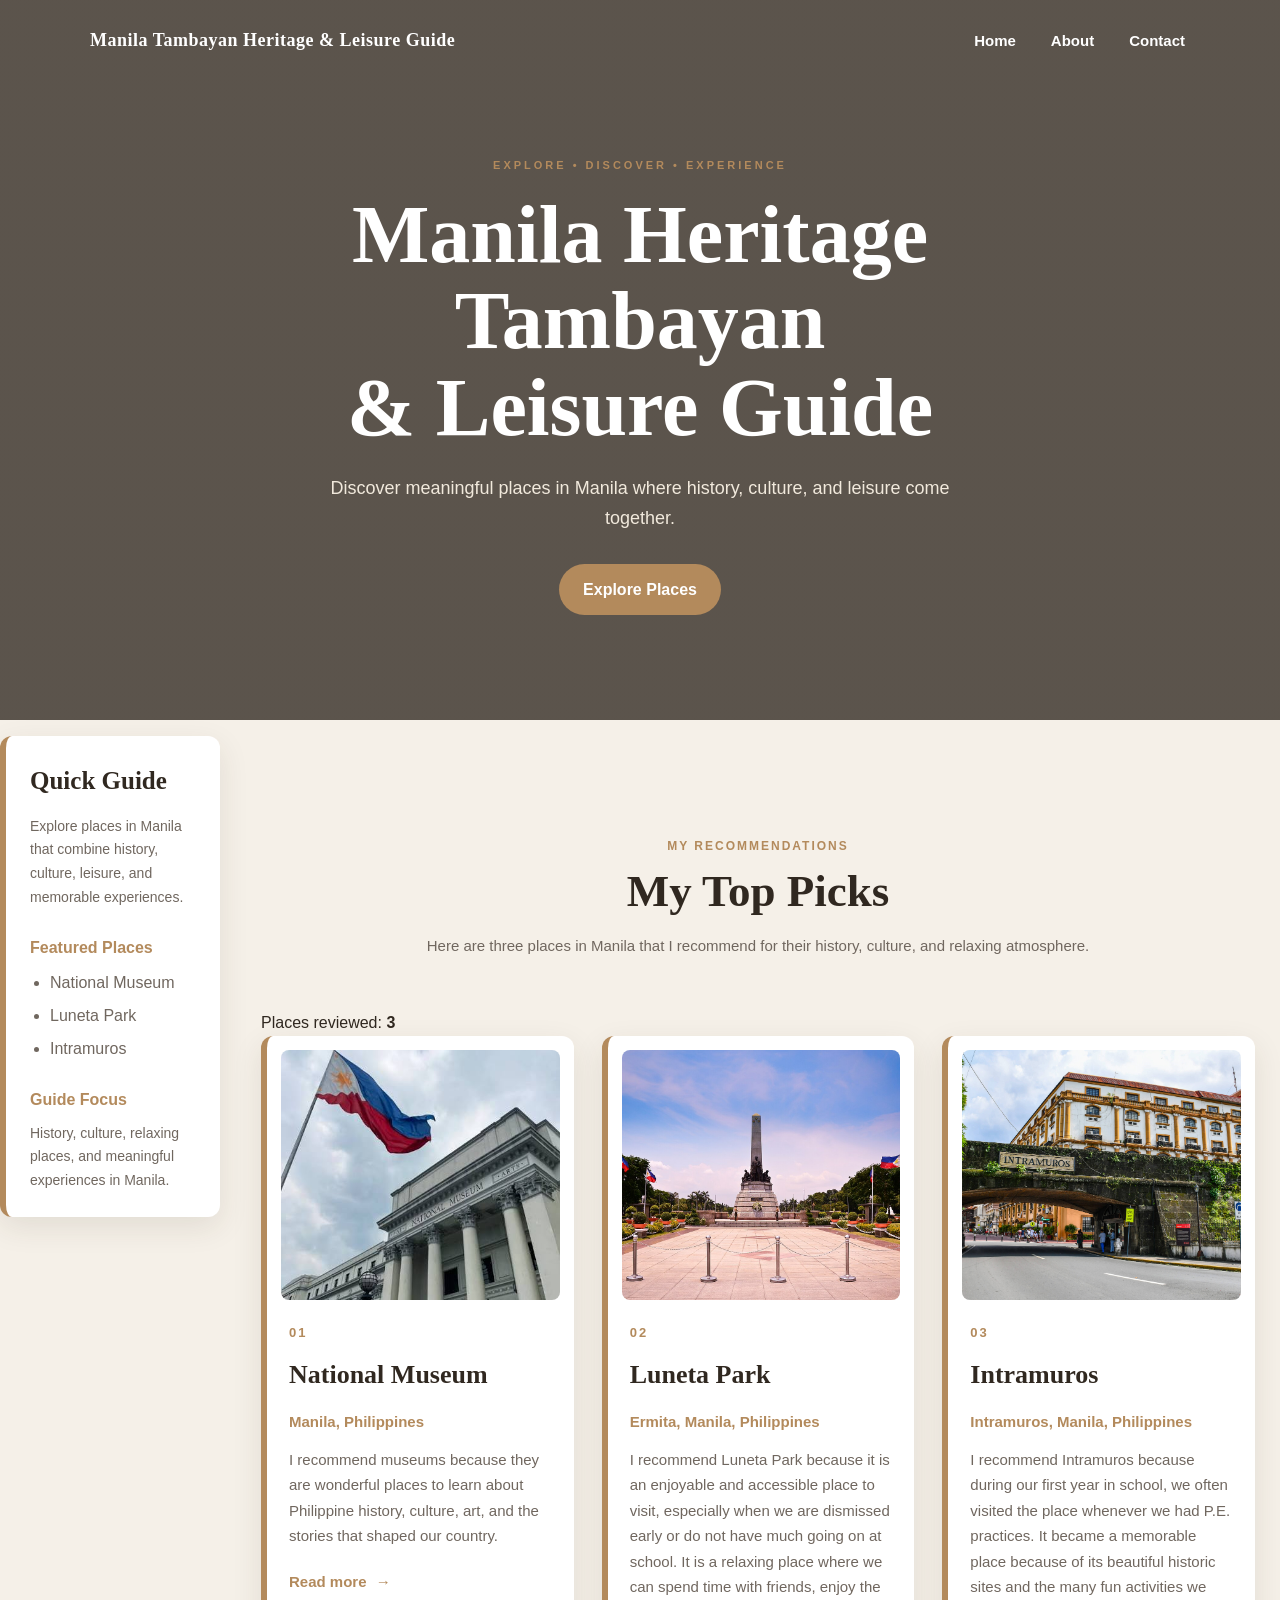
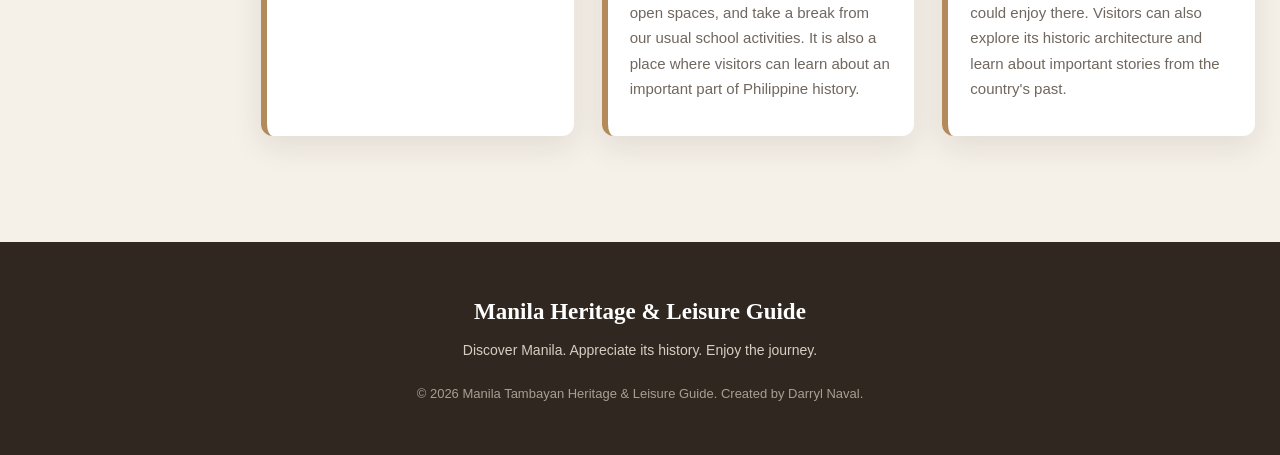
==== commit 09c378e0: "8.1 Add JavaScript to Your Guide" ====
--- a/index.html
+++ b/index.html
@@ -1,12 +1,11 @@
+
 <!DOCTYPE html>
 <html lang="en">
 
 <head>
     <meta charset="UTF-8">
     <meta name="viewport" content="width=device-width, initial-scale=1.0">
-
     <title>Manila Tambayan Heritage & Leisure Guide</title>
-
     <link rel="stylesheet" href="style.css">
 </head>
 
@@ -18,8 +17,7 @@
         <header class="hero">
 
             <div class="top-navigation">
-
-                <a href="index.html" class="site-logo">
+                <a href="index.html" class="site-logo" id="guideName">
                     Manila Heritage & Leisure
                 </a>
 
@@ -30,13 +28,10 @@
                         <li><a href="contact.html">Contact</a></li>
                     </ul>
                 </nav>
-
             </div>
-
 
             <!-- HERO CONTENT -->
             <div class="hero-content">
-
                 <p class="eyebrow">
                     EXPLORE • DISCOVER • EXPERIENCE
                 </p>
@@ -54,45 +49,32 @@
                 <a href="#places" class="explore-button">
                     Explore Places
                 </a>
-
             </div>
 
         </header>
-
 
         <!-- SIDEBAR -->
         <aside class="guide-sidebar">
-
-            <h2>
-                Quick Guide
-            </h2>
+            <h2>Quick Guide</h2>
 
             <p>
                 Explore places in Manila that combine history,
                 culture, leisure, and memorable experiences.
             </p>
 
-            <h3>
-                Featured Places
-            </h3>
-
+            <h3>Featured Places</h3>
             <ul>
                 <li>National Museum</li>
                 <li>Luneta Park</li>
                 <li>Intramuros</li>
             </ul>
 
-            <h3>
-                Guide Focus
-            </h3>
-
+            <h3>Guide Focus</h3>
             <p>
                 History, culture, relaxing places, and
                 meaningful experiences in Manila.
             </p>
-
         </aside>
-
 
         <!-- MAIN CONTENT -->
         <main>
@@ -100,51 +82,40 @@
             <section class="places-section" id="places">
 
                 <div class="section-heading">
-
                     <p class="section-label">
                         MY RECOMMENDATIONS
                     </p>
 
-                    <h2>
-                        My Top Picks
-                    </h2>
+                    <h2>My Top Picks</h2>
 
                     <p>
                         Here are three places in Manila that I recommend
                         for their history, culture, and relaxing atmosphere.
                     </p>
-
                 </div>
 
+                <!-- COMPUTED PLACE COUNT -->
+                <p class="places-count">
+                    Places reviewed: <strong id="placeCount">0</strong>
+                </p>
 
                 <div class="places-grid">
 
                     <!-- NATIONAL MUSEUM -->
                     <article class="place-card">
-
                         <div class="card-image">
-
                             <img
                                 src="museums.jpg"
                                 alt="National Museum building in Manila"
                             >
-
-                        </div>
-
+                        </div>
 
                         <div class="card-content">
-
-                            <span class="place-number">
-                                01
-                            </span>
-
-                            <h3>
-                                National Museum
-                            </h3>
-
-                            <p>
-                                Manila, Philippines
-                            </p>
+                            <span class="place-number">01</span>
+
+                            <h3>National Museum</h3>
+
+                            <p>Manila, Philippines</p>
 
                             <p>
                                 I recommend museums because they are wonderful
@@ -158,38 +129,24 @@
                             >
                                 Read more <span>→</span>
                             </a>
-
-                        </div>
-
+                        </div>
                     </article>
-
 
                     <!-- LUNETA PARK -->
                     <article class="place-card">
-
                         <div class="card-image">
-
                             <img
                                 src="rizalpark.jpg"
                                 alt="Luneta Park in Manila"
                             >
-
-                        </div>
-
+                        </div>
 
                         <div class="card-content">
-
-                            <span class="place-number">
-                                02
-                            </span>
-
-                            <h3>
-                                Luneta Park
-                            </h3>
-
-                            <p>
-                                Ermita, Manila, Philippines
-                            </p>
+                            <span class="place-number">02</span>
+
+                            <h3>Luneta Park</h3>
+
+                            <p>Ermita, Manila, Philippines</p>
 
                             <p>
                                 I recommend Luneta Park because it is an enjoyable
@@ -201,38 +158,24 @@
                                 It is also a place where visitors can learn about
                                 an important part of Philippine history.
                             </p>
-
-                        </div>
-
+                        </div>
                     </article>
-
 
                     <!-- INTRAMUROS -->
                     <article class="place-card">
-
                         <div class="card-image">
-
                             <img
                                 src="intra.jpg"
                                 alt="Historic walls and buildings in Intramuros, Manila"
                             >
-
-                        </div>
-
+                        </div>
 
                         <div class="card-content">
-
-                            <span class="place-number">
-                                03
-                            </span>
-
-                            <h3>
-                                Intramuros
-                            </h3>
-
-                            <p>
-                                Intramuros, Manila, Philippines
-                            </p>
+                            <span class="place-number">03</span>
+
+                            <h3>Intramuros</h3>
+
+                            <p>Intramuros, Manila, Philippines</p>
 
                             <p>
                                 I recommend Intramuros because during our first
@@ -244,37 +187,31 @@
                                 learn about important stories from the country's
                                 past.
                             </p>
-
-                        </div>
-
+                        </div>
                     </article>
 
                 </div>
-
             </section>
 
         </main>
-
 
         <!-- FOOTER -->
         <footer>
-
-            <h2>
-                Manila Heritage & Leisure Guide
-            </h2>
+            <h2>Manila Heritage & Leisure Guide</h2>
 
             <p>
                 Discover Manila. Appreciate its history. Enjoy the journey.
             </p>
 
-            <p class="copyright">
+            <p class="copyright" id="copyright">
                 © 2026 Darryl Naval
             </p>
-
         </footer>
 
     </div>
 
+    <!-- JavaScript must be just before closing body -->
+    <script src="script.js"></script>
 </body>
 
-</html>+</html>
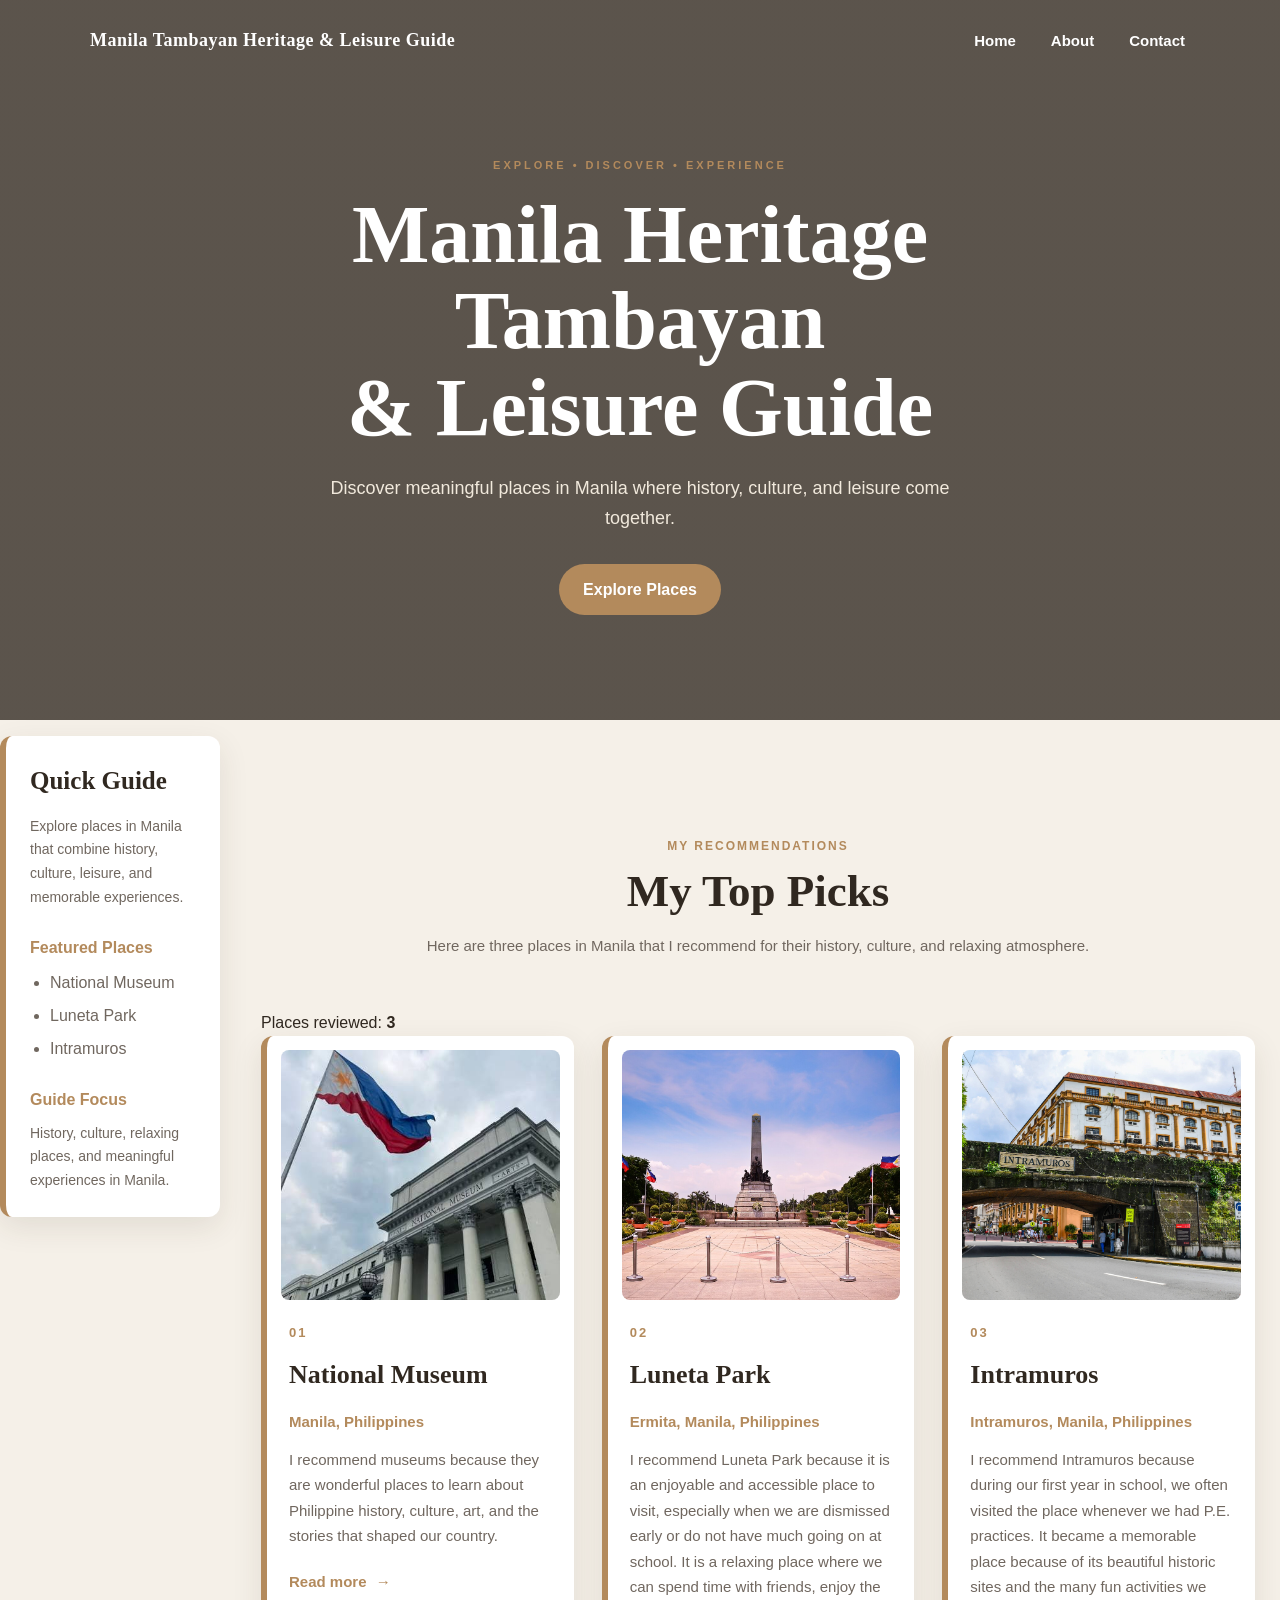
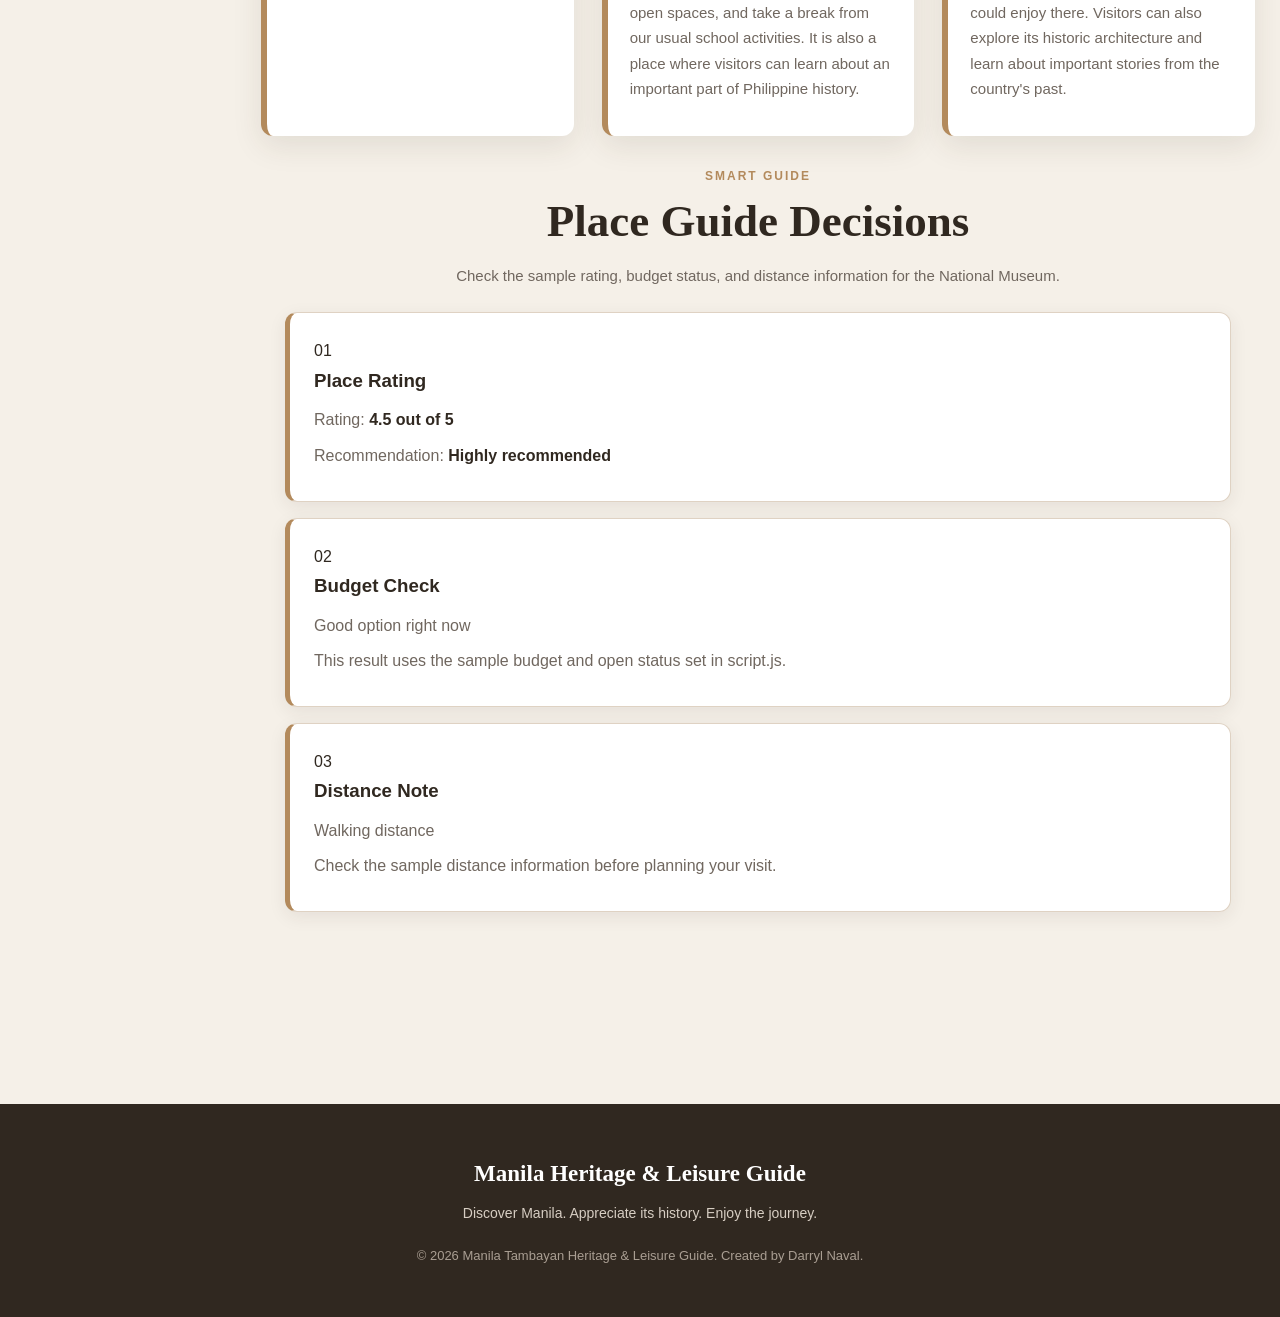
==== commit 941e7f79: "8.3 Make Your Guide Decide" ====
--- a/index.html
+++ b/index.html
@@ -5,7 +5,7 @@
 <head>
     <meta charset="UTF-8">
     <meta name="viewport" content="width=device-width, initial-scale=1.0">
-    <title>Manila Tambayan Heritage & Leisure Guide</title>
+    <title>Manila Heritage & Leisure Guide</title>
     <link rel="stylesheet" href="style.css">
 </head>
 
@@ -53,7 +53,7 @@
 
         </header>
 
-        <!-- SIDEBAR -->
+        <!-- PAGE GRID SIDEBAR -->
         <aside class="guide-sidebar">
             <h2>Quick Guide</h2>
 
@@ -79,6 +79,7 @@
         <!-- MAIN CONTENT -->
         <main>
 
+            <!-- PLACES SECTION -->
             <section class="places-section" id="places">
 
                 <div class="section-heading">
@@ -94,9 +95,10 @@
                     </p>
                 </div>
 
-                <!-- COMPUTED PLACE COUNT -->
+                <!-- PLACE COUNT -->
                 <p class="places-count">
-                    Places reviewed: <strong id="placeCount">0</strong>
+                    Places reviewed:
+                    <strong id="placeCount">0</strong>
                 </p>
 
                 <div class="places-grid">
@@ -115,7 +117,9 @@
 
                             <h3>National Museum</h3>
 
-                            <p>Manila, Philippines</p>
+                            <p class="place-location">
+                                Manila, Philippines
+                            </p>
 
                             <p>
                                 I recommend museums because they are wonderful
@@ -146,7 +150,9 @@
 
                             <h3>Luneta Park</h3>
 
-                            <p>Ermita, Manila, Philippines</p>
+                            <p class="place-location">
+                                Ermita, Manila, Philippines
+                            </p>
 
                             <p>
                                 I recommend Luneta Park because it is an enjoyable
@@ -175,7 +181,9 @@
 
                             <h3>Intramuros</h3>
 
-                            <p>Intramuros, Manila, Philippines</p>
+                            <p class="place-location">
+                                Intramuros, Manila, Philippines
+                            </p>
 
                             <p>
                                 I recommend Intramuros because during our first
@@ -193,6 +201,70 @@
                 </div>
             </section>
 
+            <!-- JAVASCRIPT DECISIONS -->
+            <section class="decision-section" id="guide-decisions">
+
+                <div class="section-heading">
+                    <p class="section-label">SMART GUIDE</p>
+
+                    <h2>Place Guide Decisions</h2>
+
+                    <p>
+                        Check the sample rating, budget status, and distance
+                        information for the National Museum.
+                    </p>
+                </div>
+
+                <div class="decision-grid">
+
+                    <!-- RATING DECISION -->
+                    <article class="decision-card">
+                        <span class="decision-number">01</span>
+
+                        <h3>Place Rating</h3>
+
+                        <p>
+                            Rating:
+                            <strong id="ratingValue">Loading...</strong>
+                        </p>
+
+                        <p>
+                            Recommendation:
+                            <strong id="ratingLabel">Loading...</strong>
+                        </p>
+                    </article>
+
+                    <!-- BUDGET DECISION -->
+                    <article class="decision-card">
+                        <span class="decision-number">02</span>
+
+                        <h3>Budget Check</h3>
+
+                        <p id="budgetValue">Loading...</p>
+
+                        <p class="decision-note">
+                            This result uses the sample budget and open
+                            status set in script.js.
+                        </p>
+                    </article>
+
+                    <!-- DISTANCE DECISION -->
+                    <article class="decision-card">
+                        <span class="decision-number">03</span>
+
+                        <h3>Distance Note</h3>
+
+                        <p id="distanceValue">Loading...</p>
+
+                        <p class="decision-note">
+                            Check the sample distance information before
+                            planning your visit.
+                        </p>
+                    </article>
+
+                </div>
+            </section>
+
         </main>
 
         <!-- FOOTER -->
@@ -210,8 +282,8 @@
 
     </div>
 
-    <!-- JavaScript must be just before closing body -->
+    <!-- JAVASCRIPT -->
     <script src="script.js"></script>
+
 </body>
-
 </html>
--- a/style.css
+++ b/style.css
@@ -1505,4 +1505,55 @@
     .detail-image img {
         height: 560px;
     }
-}+}
+
+
+/* ========================================
+   12. JAVASCRIPT DECISION SECTION
+======================================== */
+
+.decision-section {
+    width: 100%;
+    max-width: 1150px;
+    margin: 0 auto 40px;
+    padding: 24px 15px;
+}
+
+.decision-section .section-heading {
+    margin-bottom: 24px;
+}
+
+.decision-card {
+    background-color: var(--white);
+    border: 1px solid var(--border-color);
+    border-left: 5px solid var(--brand-color);
+    border-radius: 12px;
+    padding: 20px;
+    margin-bottom: 16px;
+    box-shadow: 0 5px 18px rgba(48, 40, 32, 0.08);
+}
+
+.decision-card h3 {
+    color: var(--ink-color);
+    margin-bottom: 10px;
+}
+
+.decision-card p {
+    color: var(--muted-color);
+    margin-bottom: 8px;
+    overflow-wrap: anywhere;
+}
+
+.decision-card strong {
+    color: var(--ink-color);
+}
+
+@media (min-width: 700px) {
+    .decision-section {
+        padding: 30px 24px;
+    }
+
+    .decision-card {
+        padding: 24px;
+    }
+}
